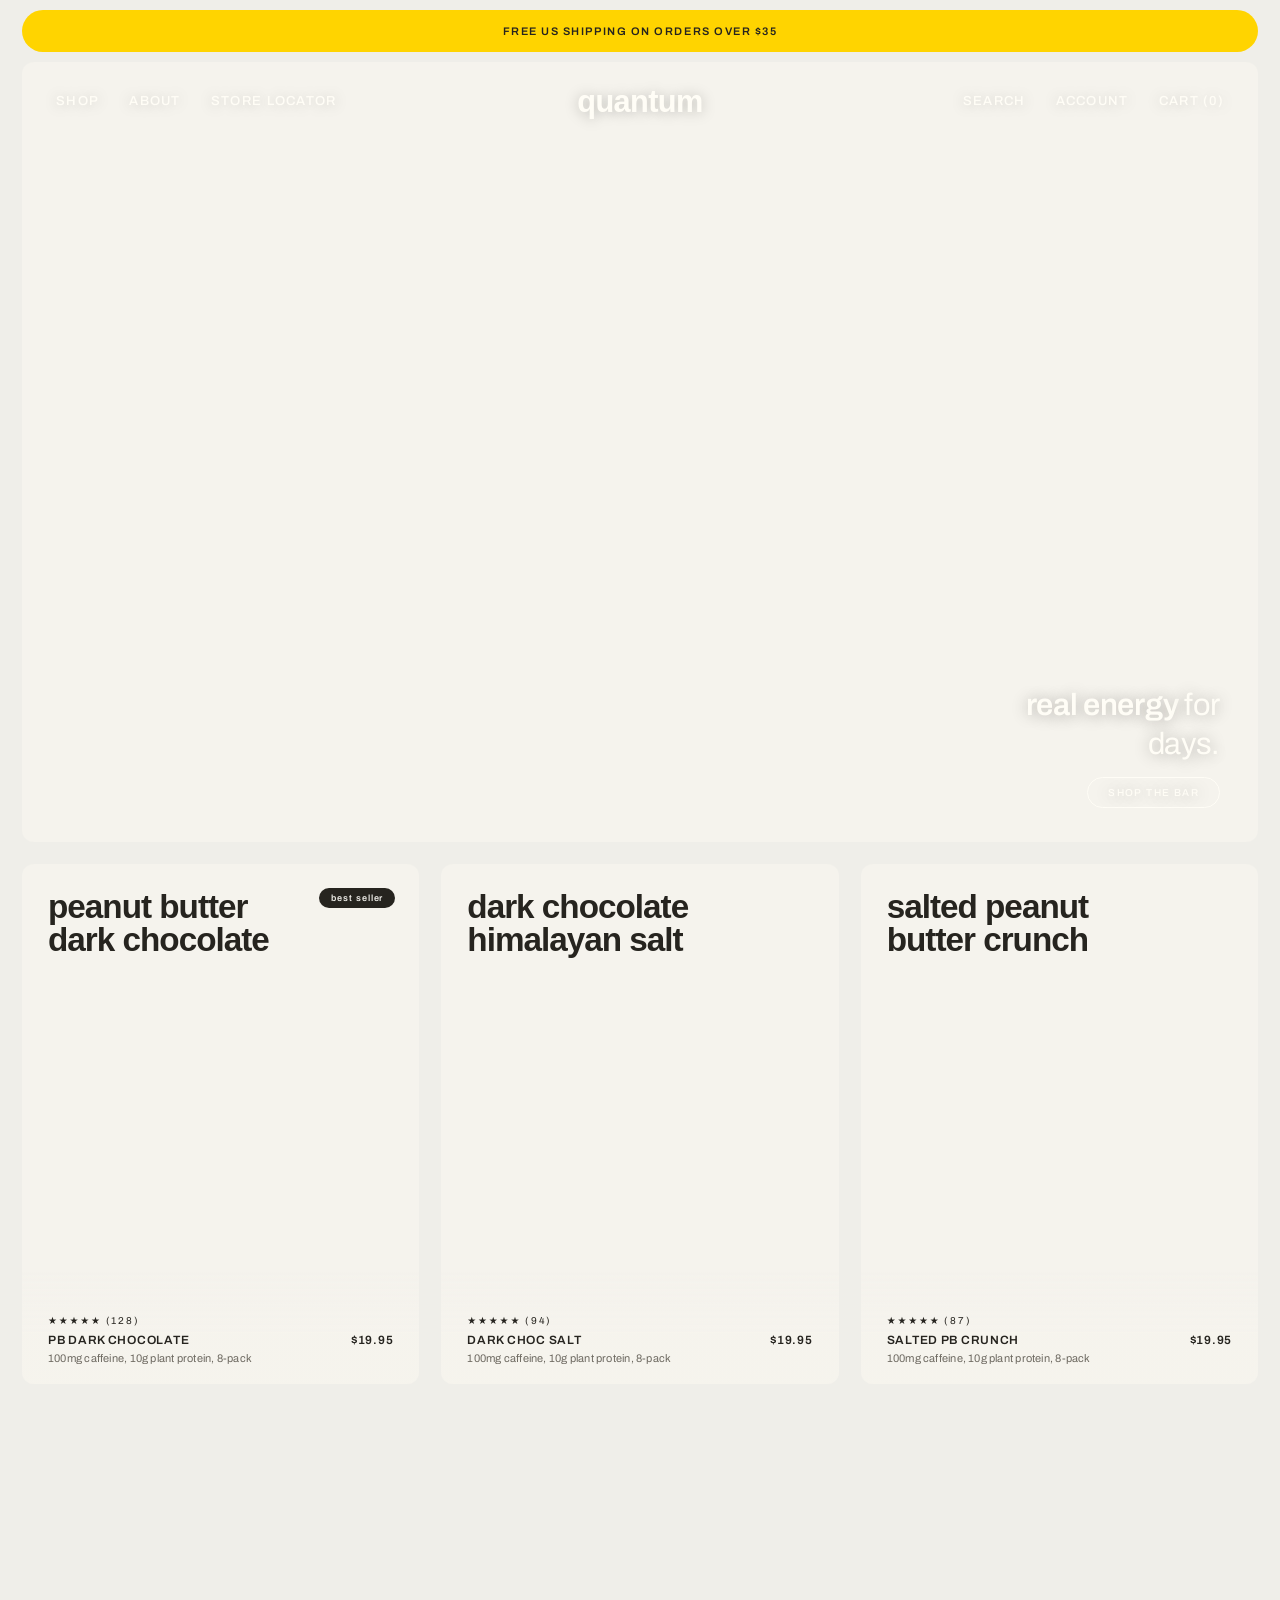
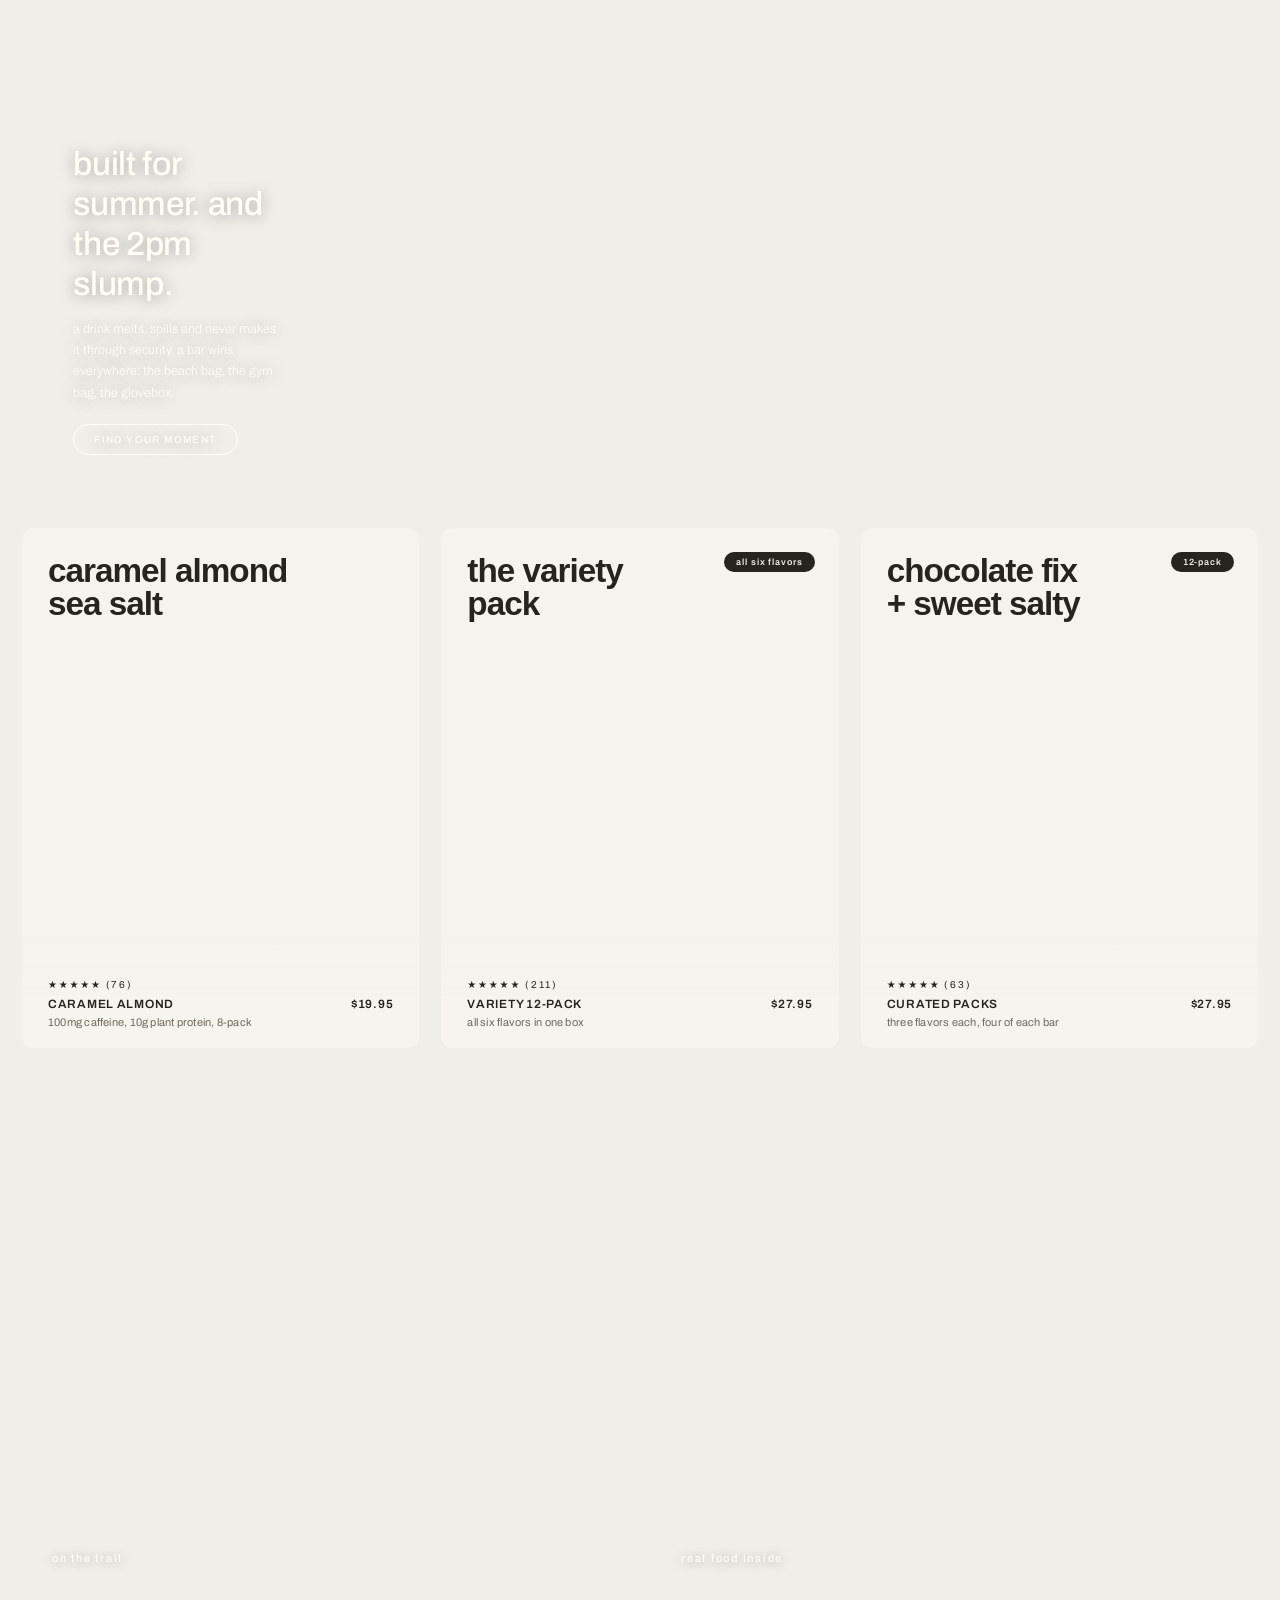
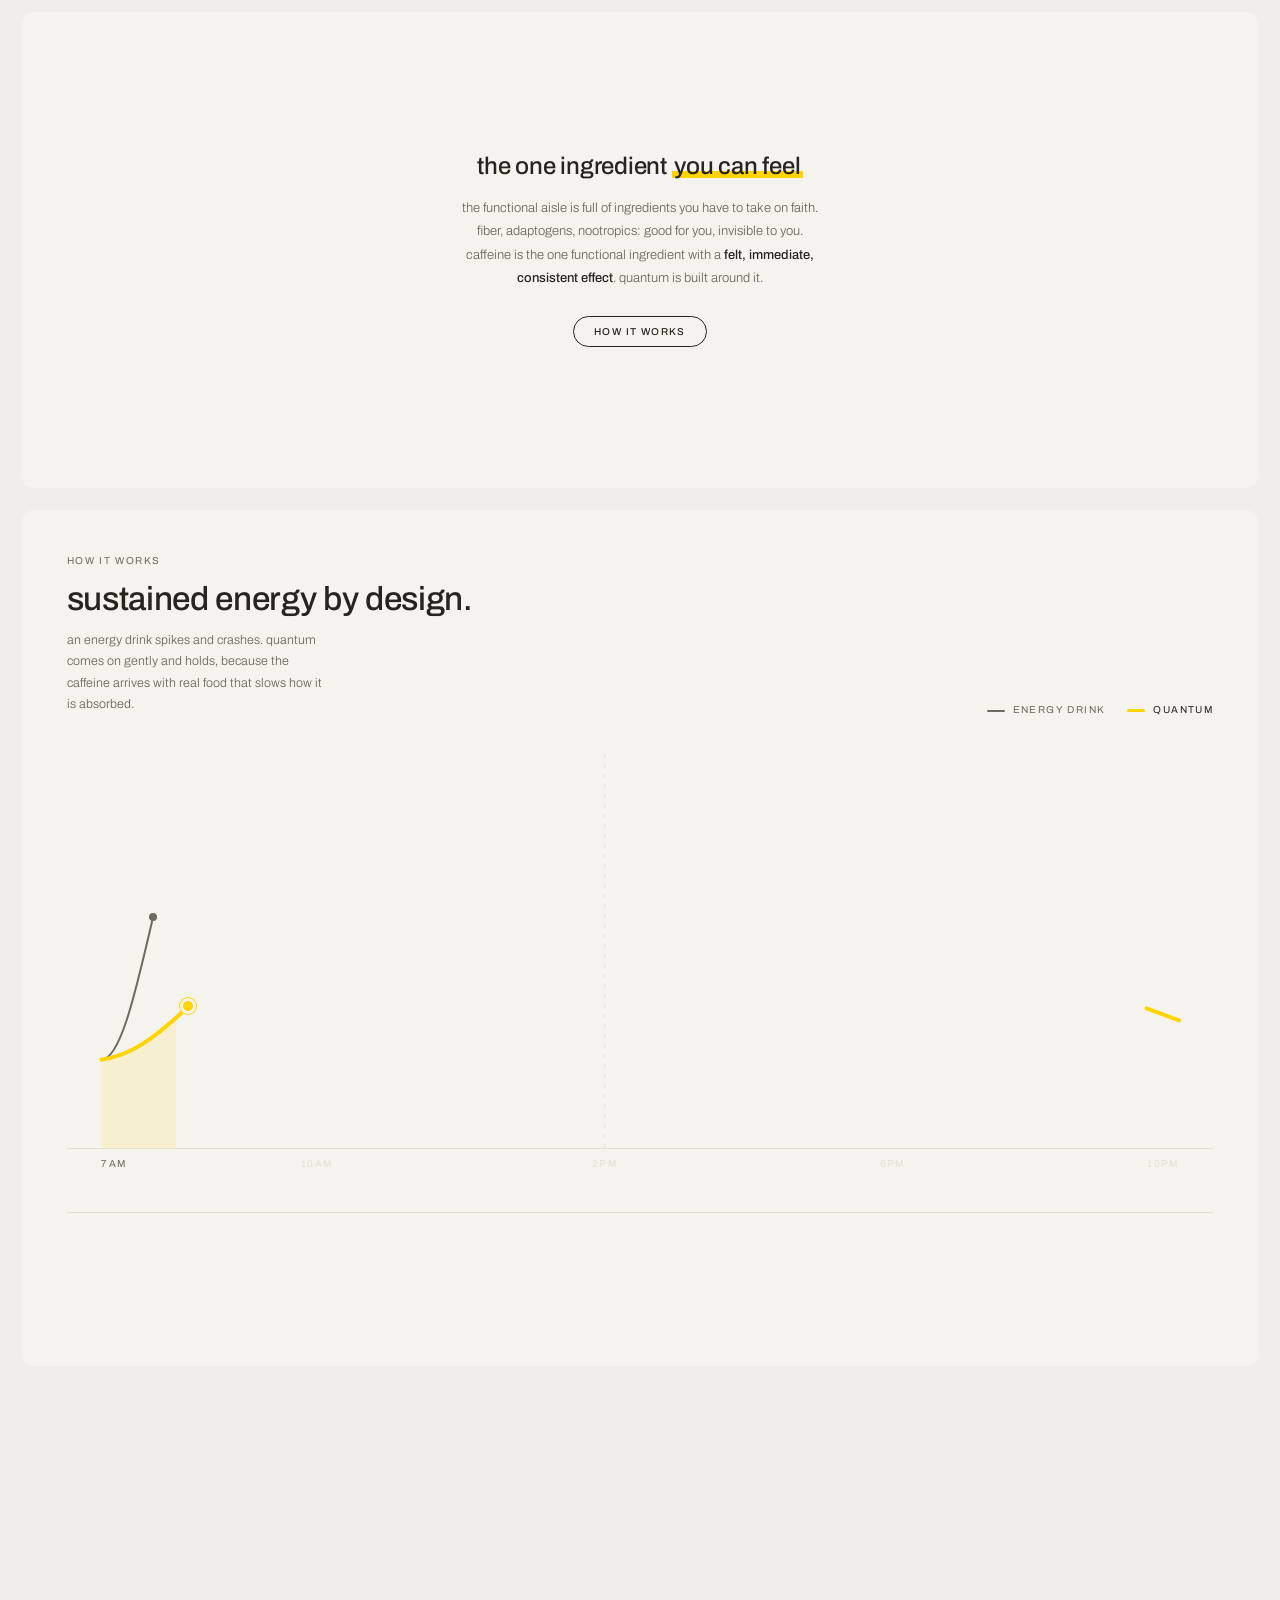
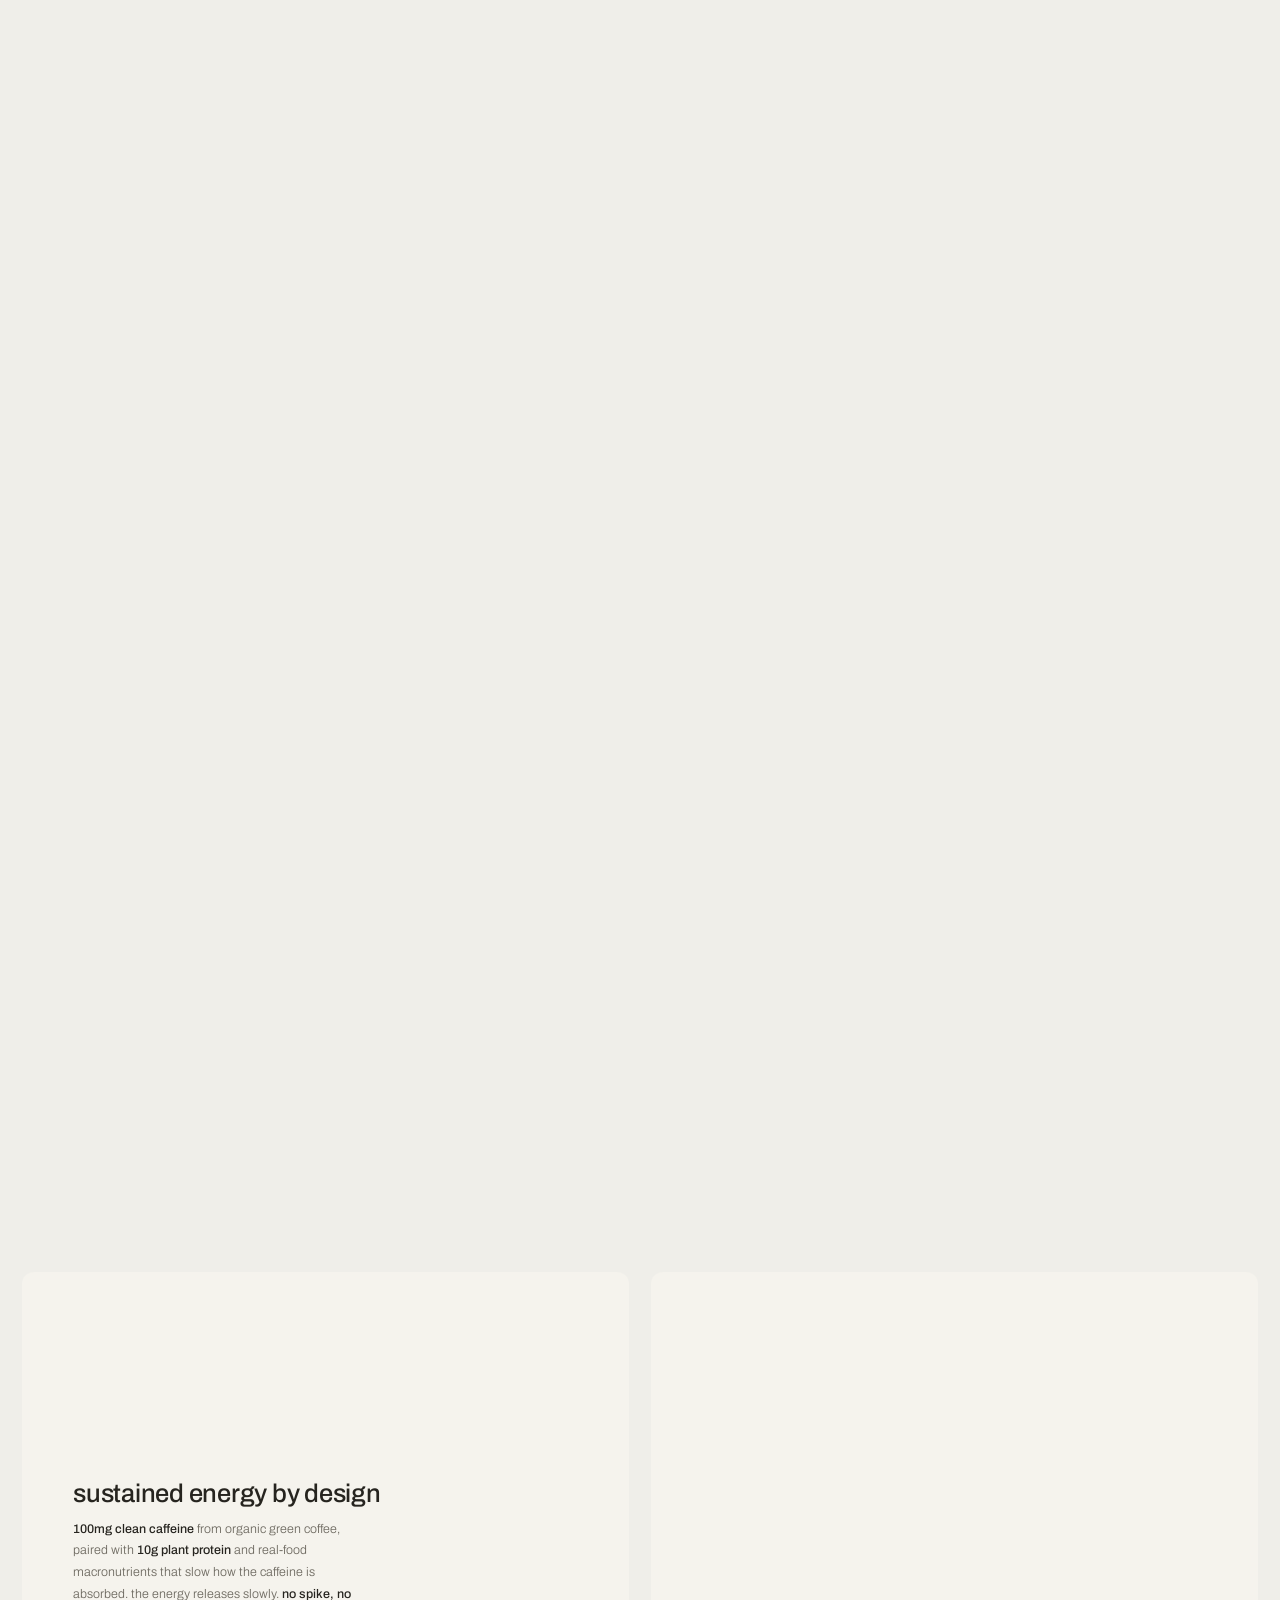
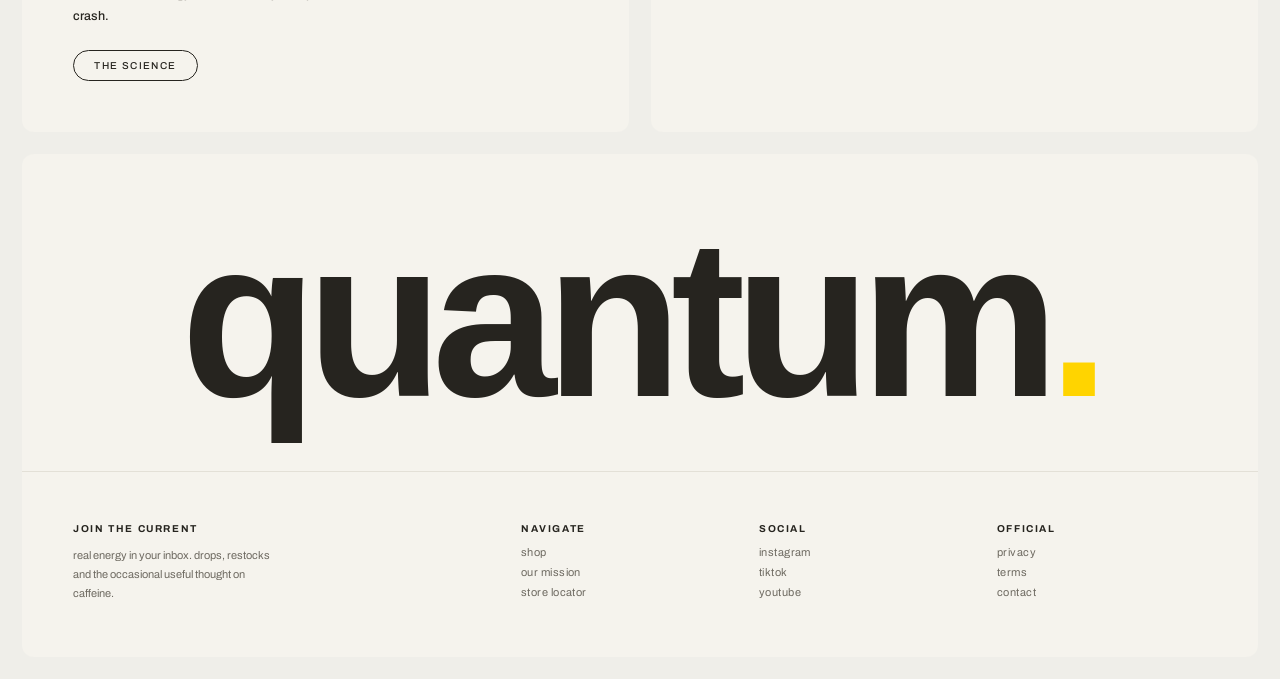
==== index.html @ 83a2a124 "Block 3: scroll-driven energy curve, sugar line spikes and crashes while quantum holds Co-Authored-B" ====
<!DOCTYPE html>
<html lang="en">
<head>
<meta charset="UTF-8">
<meta name="viewport" content="width=device-width, initial-scale=1.0">
<title>quantum, the caffeinated energy bar</title>
<link rel="icon" type="image/svg+xml" href="favicon.svg">
<link rel="preconnect" href="https://fonts.googleapis.com">
<link href="https://fonts.googleapis.com/css2?family=Archivo:wght@300;400;500;600&family=Archivo+Expanded:wght@500;600;700&display=swap" rel="stylesheet">
<style>
  :root{
    --yellow:#FFD400;
    --ink:#26241F;
    --ink-soft:#6E6A61;
    --page:#EFEEE9;
    --card:#F5F3ED;
    --card-light:#FCFBF7;
    --line:#E3E0D7;
    --radius:12px;
    --gutter:22px;
  }
  *{margin:0;padding:0;box-sizing:border-box}
  html{scroll-behavior:smooth}
  body{
    font-family:'Archivo',system-ui,sans-serif;
    background:var(--page);color:var(--ink);
    -webkit-font-smoothing:antialiased;
    padding:0 var(--gutter) var(--gutter);
  }
  a{color:inherit;text-decoration:none}
  .pill{
    display:inline-block;font-size:10px;font-weight:500;letter-spacing:.14em;text-transform:uppercase;
    padding:9px 20px;border:1px solid currentColor;border-radius:999px;
    transition:background .25s ease,color .25s ease;
  }
  .pill:hover{background:var(--ink);color:var(--card);border-color:var(--ink)}

  /* announcement */
  .bar{
    display:block;background:var(--yellow);color:var(--ink);
    border-radius:999px;margin:10px 0;
    font-size:11px;letter-spacing:.14em;text-transform:uppercase;font-weight:600;
    text-align:center;padding:15px 16px;
    transition:filter .2s ease;
  }
  .bar:hover{filter:brightness(.96)}

  /* hero card with overlaid nav */
  .hero-card{
    position:relative;border-radius:var(--radius);overflow:hidden;
    min-height:min(88svh,780px);
    background:var(--card) url('https://images.portal.soot.com/generated/8382b0a5-110a-4354-98a3-7f238e8f13b6/ef7d73df-1ce5-4287-8134-cb0ae4feaa10-1784191855783.jpg') center/cover no-repeat;
  }
  .site-nav{
    position:absolute;inset:0 0 auto 0;z-index:60;
    display:flex;align-items:center;justify-content:space-between;
    padding:22px 34px;
    color:#FFFDF6;text-shadow:0 1px 14px rgba(20,18,12,.25);
    transition:transform .5s cubic-bezier(.4,0,.2,1),background .3s ease,color .3s ease;
  }
  .site-nav.fixed{
    position:fixed;top:0;left:0;right:0;
    background:var(--page);color:var(--ink);text-shadow:none;
    padding:16px 34px;
    transform:translateY(0);
  }
  .site-nav.fixed.hidden{transform:translateY(-110%)}
  .site-nav .links{display:flex;gap:30px;font-size:13px;font-weight:500;letter-spacing:.1em;text-transform:uppercase;flex:1}
  .site-nav .links.right{justify-content:flex-end}
  .site-nav .links a{position:relative;padding-bottom:3px}
  .site-nav .links a::after{
    content:"";position:absolute;left:0;bottom:0;height:1px;width:100%;
    background:currentColor;transform:scaleX(0);transform-origin:right;
    transition:transform .35s cubic-bezier(.4,0,.2,1);
  }
  .site-nav .links a:hover::after{transform:scaleX(1);transform-origin:left}
  .wordmark{
    font-family:'Archivo Expanded',sans-serif;font-weight:700;
    font-size:clamp(22px,2.4vw,32px);letter-spacing:-.02em;text-transform:lowercase;
  }
  @media(max-width:759px){.site-nav .links.left{display:none}.site-nav .links.right{gap:18px}}

  .hero-caption{
    position:absolute;right:38px;bottom:34px;text-align:right;max-width:24ch;
    color:#FFFDF6;text-shadow:0 1px 16px rgba(20,18,12,.3);
  }
  .hero-caption h1{
    font-weight:400;font-size:clamp(22px,2.4vw,32px);letter-spacing:-.01em;line-height:1.25;
    text-transform:lowercase;margin-bottom:14px;
  }
  .hero-caption h1 b{font-weight:600}

  /* flavor tiles */
  .tiles{display:grid;gap:var(--gutter);margin-top:var(--gutter);grid-template-columns:1fr}
  @media(min-width:760px){.tiles{grid-template-columns:1fr 1fr 1fr}}
  .tile{
    background:var(--card);border-radius:var(--radius);padding:26px 26px 22px;
    display:flex;flex-direction:column;min-height:520px;position:relative;
  }
  .tile .big{
    font-family:'Archivo Expanded',sans-serif;font-weight:700;text-transform:lowercase;
    font-size:clamp(28px,2.6vw,38px);letter-spacing:-.03em;line-height:1;
  }
  .tile .new{
    position:absolute;top:24px;right:24px;
    font-size:9px;font-weight:600;letter-spacing:.1em;text-transform:lowercase;
    background:var(--ink);color:var(--page);padding:5px 12px;border-radius:999px;
  }
  .tile .shot{
    flex:1;display:flex;align-items:center;justify-content:center;padding:26px 0;
  }
  .tile.swap{overflow:hidden;padding:0}
  .tile.swap .bg,.tile.swap .bg-hover{
    position:absolute;inset:0;
    background-size:cover;background-position:center;
  }
  .tile.swap .bg{z-index:0}
  .tile.swap .bg-hover{z-index:1;opacity:0;transition:opacity .45s ease}
  .tile.swap:hover .bg-hover{opacity:1}
  .tile.swap .big{position:absolute;top:26px;left:26px;z-index:2}
  .tile.swap .new{z-index:2}
  .tile.swap .bottom{
    position:absolute;left:0;right:0;bottom:0;z-index:2;padding:44px 26px 20px;
    background:linear-gradient(transparent, rgba(245,243,237,.94) 55%);
    transition:opacity .3s ease;
  }
  .tile.swap:hover .bottom{opacity:0}
  .tile.swap .buy{
    position:absolute;left:22px;right:22px;bottom:22px;z-index:3;
    text-align:center;
    transform:translateY(12px);opacity:0;
    background:#FFFFFF;color:var(--ink);
    font-size:12px;font-weight:600;letter-spacing:.1em;text-transform:uppercase;
    padding:20px 24px;border-radius:999px;
    box-shadow:0 10px 30px rgba(38,36,31,.16);
    transition:opacity .35s ease,transform .35s cubic-bezier(.4,0,.2,1);
  }
  .tile.swap:hover .buy{opacity:1;transform:translateY(0)}
  .tile .shot img{max-width:74%;max-height:250px;border-radius:6px;
    filter:drop-shadow(0 18px 22px rgba(38,36,31,.18));}
  .tile .shot .ph{
    width:64%;aspect-ratio:4/5;border-radius:6px;background:var(--card-light);
    display:flex;align-items:center;justify-content:center;
    font-size:9px;letter-spacing:.14em;text-transform:uppercase;color:var(--ink-soft);
    border:1px dashed var(--line);text-align:center;padding:12px;
  }
  .tile .meta{display:flex;justify-content:space-between;align-items:baseline;font-size:12px;font-weight:600;letter-spacing:.06em;text-transform:uppercase}
  .tile .desc{font-size:11px;color:var(--ink-soft);margin-top:5px;text-transform:lowercase;letter-spacing:.02em}
  .tile .stars{font-size:10px;letter-spacing:.18em;color:var(--ink);margin-bottom:7px}

  /* focus modules */
  .focus{
    position:relative;margin-top:var(--gutter);border-radius:var(--radius);overflow:hidden;
    min-height:min(80svh,700px);
    background-size:cover;background-position:center;
    display:flex;align-items:flex-end;
  }
  .focus .cap{
    padding:clamp(30px,4vw,54px);color:#FFFDF6;text-shadow:0 1px 16px rgba(20,18,12,.35);
    max-width:34ch;
  }
  .focus .cap h2{font-weight:500;font-size:clamp(22px,2.6vw,34px);text-transform:lowercase;letter-spacing:-.01em;line-height:1.2;margin-bottom:14px}
  .focus .cap p{font-size:12.5px;font-weight:300;line-height:1.7;margin-bottom:20px;text-transform:lowercase}
  .duo{display:grid;gap:var(--gutter);margin-top:var(--gutter);grid-template-columns:1fr}
  @media(min-width:760px){.duo{grid-template-columns:1fr 1fr}}
  .duo .cell{
    position:relative;border-radius:var(--radius);overflow:hidden;min-height:520px;
    background-size:cover;background-position:center;display:flex;align-items:flex-end;
  }
  .duo .cell span{
    margin:26px 30px;font-size:11px;font-weight:500;letter-spacing:.16em;text-transform:lowercase;
    color:#FFFDF6;text-shadow:0 1px 12px rgba(20,18,12,.4);
  }

  /* statement module */
  .statement{
    margin-top:var(--gutter);border-radius:var(--radius);
    background:var(--card);
    padding:clamp(80px,11vw,150px) 24px;text-align:center;
  }
  .statement h2{
    font-weight:500;font-size:clamp(18px,1.9vw,24px);text-transform:lowercase;letter-spacing:-.01em;
    margin-bottom:18px;
  }
  .statement h2 em{font-style:normal;background:linear-gradient(transparent 68%, var(--yellow) 68%, var(--yellow) 96%, transparent 96%);padding:0 .1em}
  .statement p{
    font-size:13px;font-weight:300;line-height:1.8;color:var(--ink-soft);
    max-width:52ch;margin:0 auto 26px;text-transform:lowercase;
  }
  .statement p b{font-weight:500;color:var(--ink)}

  /* energy curve */
  .curve{margin-top:var(--gutter);min-height:260svh;position:relative}
  .curve-sticky{
    position:sticky;top:var(--gutter);height:calc(100svh - var(--gutter)*2);
    background:var(--card);border-radius:var(--radius);
    padding:clamp(24px,3.5vw,48px);
    display:flex;flex-direction:column;gap:clamp(20px,3vw,40px);
  }
  .curve-head{display:flex;justify-content:space-between;align-items:flex-end;gap:18px 32px;flex-wrap:wrap}
  .curve-head .eyebrow{display:block;font-size:10px;letter-spacing:.16em;text-transform:uppercase;color:var(--ink-soft);margin-bottom:14px}
  .curve-head h2{font-weight:500;font-size:clamp(22px,2.6vw,34px);text-transform:lowercase;letter-spacing:-.01em;line-height:1.15;margin-bottom:12px}
  .curve-head p{font-size:12.5px;font-weight:300;line-height:1.7;color:var(--ink-soft);max-width:38ch;text-transform:lowercase}
  .curve-legend{display:flex;gap:22px;font-size:10px;letter-spacing:.14em;text-transform:uppercase;color:var(--ink-soft);white-space:nowrap}
  .curve-legend span::before{content:"";display:inline-block;width:18px;height:2px;vertical-align:middle;margin-right:8px;background:var(--ink-soft);border-radius:2px}
  .curve-legend .q{color:var(--ink)}
  .curve-legend .q::before{background:var(--yellow);height:3px}
  .curve-stage{position:relative;flex:1;min-height:0;margin-bottom:26px}
  .curve-stage svg{position:absolute;inset:0;width:100%;height:100%;overflow:visible;display:block}
  .curve-grid{stroke:var(--line);stroke-width:1;vector-effect:non-scaling-stroke}
  .curve-line{fill:none;stroke-linecap:round;stroke-linejoin:round;vector-effect:non-scaling-stroke;stroke-dasharray:1;stroke-dashoffset:0}
  .curve-line.drink{stroke:var(--ink-soft);stroke-width:2}
  .curve-line.q{stroke:var(--yellow);stroke-width:4}
  .curve-fill{fill:var(--yellow);opacity:.12}
  .curve.js .curve-line{stroke-dashoffset:1}
  .curve-dot{
    position:absolute;width:10px;height:10px;border-radius:50%;
    transform:translate(-50%,-50%);pointer-events:none;
    transition:opacity .3s ease;
  }
  .curve-dot.drink{background:var(--ink-soft);width:8px;height:8px}
  .curve-dot.q{background:var(--yellow);box-shadow:0 0 0 3px var(--card),0 0 0 4px var(--yellow)}
  .curve.js .curve-dot{opacity:0}
  .curve.js .curve-dot.on{opacity:1}
  .curve-note{
    position:absolute;font-size:10px;letter-spacing:.14em;text-transform:uppercase;color:var(--ink-soft);
    white-space:nowrap;transform:translate(-100%,-100%);
    transition:opacity .4s ease,transform .4s ease;
  }
  .curve-note.q{color:var(--ink)}
  .curve.js .curve-note{opacity:0;transform:translate(-100%,-60%)}
  .curve.js .curve-note.on{opacity:1;transform:translate(-100%,-100%)}
  .curve-axis{
    position:absolute;left:0;right:0;top:100%;margin-top:10px;height:14px;
    font-size:10px;letter-spacing:.14em;text-transform:uppercase;color:var(--line);
  }
  .curve-axis span{position:absolute;transform:translateX(-50%);transition:color .4s ease}
  .curve-axis span:first-child{transform:none}
  .curve-axis span:last-child{transform:translateX(-100%)}
  .curve-axis span.on{color:var(--ink-soft)}
  .curve-nums{
    display:grid;grid-template-columns:repeat(3,1fr);gap:var(--gutter);
    border-top:1px solid var(--line);padding-top:clamp(18px,2.4vw,30px);
  }
  .curve-nums div{transition:opacity .6s ease,transform .6s cubic-bezier(.4,0,.2,1)}
  .curve.js .curve-nums div{opacity:0;transform:translateY(12px)}
  .curve.js .curve-nums div.on{opacity:1;transform:none}
  .curve-nums b{
    display:block;font-family:'Archivo Expanded',sans-serif;font-weight:700;
    font-size:clamp(26px,4.6vw,64px);letter-spacing:-.04em;line-height:1;
  }
  .curve-nums b i{font-style:normal;color:var(--yellow)}
  .curve-nums span{display:block;margin-top:8px;font-size:10px;letter-spacing:.14em;text-transform:uppercase;color:var(--ink-soft)}
  @media(prefers-reduced-motion:reduce){
    .curve{min-height:0}
    .curve-sticky{position:relative;top:auto;height:auto;min-height:min(80svh,700px)}
    .curve-stage{min-height:280px}
    .curve-line,.curve-dot,.curve-note,.curve-nums div{transition:none}
  }

  /* split module */
  .split{display:grid;gap:var(--gutter);margin-top:var(--gutter);grid-template-columns:1fr}
  @media(min-width:760px){.split{grid-template-columns:1fr 1fr}}
  .split .panel{
    background:var(--card);border-radius:var(--radius);
    padding:clamp(34px,4vw,60px);display:flex;flex-direction:column;justify-content:flex-end;min-height:460px;
  }
  .split .panel h3{font-weight:500;font-size:clamp(20px,2vw,26px);text-transform:lowercase;letter-spacing:-.01em;margin-bottom:12px}
  .split .panel p{font-size:12.5px;font-weight:300;line-height:1.75;color:var(--ink-soft);max-width:40ch;margin-bottom:22px;text-transform:lowercase}
  .split .panel p b{font-weight:500;color:var(--ink)}
  .split .photo{
    border-radius:var(--radius);min-height:460px;
    background:var(--card) url('https://images.portal.soot.com/generated/8382b0a5-110a-4354-98a3-7f238e8f13b6/ca3e5308-68ad-4b57-8b8b-39f3465ddada-1784191962317.jpg') center/cover no-repeat;
  }

  /* footer */
  footer{margin-top:var(--gutter);border-radius:var(--radius);background:var(--card);overflow:hidden}
  .giant{
    font-family:'Archivo Expanded',sans-serif;font-weight:700;text-transform:lowercase;
    font-size:clamp(80px,17.5vw,260px);letter-spacing:-.05em;line-height:.9;
    text-align:center;padding:clamp(30px,5vw,70px) 0 0;color:var(--ink);
  }
  .giant i{font-style:normal;color:var(--yellow)}
  .foot-grid{
    display:grid;gap:28px;grid-template-columns:1fr;padding:clamp(30px,4vw,54px);
    border-top:1px solid var(--line);margin-top:clamp(26px,4vw,60px);
    font-size:11px;color:var(--ink-soft);
  }
  @media(min-width:760px){.foot-grid{grid-template-columns:2fr 1fr 1fr 1fr}}
  .foot-grid h4{font-size:10px;letter-spacing:.16em;text-transform:uppercase;color:var(--ink);margin-bottom:12px}
  .foot-grid a{display:block;margin-bottom:8px;text-transform:lowercase;letter-spacing:.04em}
  .foot-grid p{line-height:1.7;max-width:34ch;text-transform:lowercase}
</style>
</head>
<body>

<a class="bar" href="#">free us shipping on orders over $35</a>

<section class="hero-card">
  <nav class="site-nav">
    <div class="links left"><a href="#">shop</a><a href="#">about</a><a href="#">store locator</a></div>
    <div class="wordmark">quantum</div>
    <div class="links right"><a href="#">search</a><a href="#">account</a><a href="#">cart (0)</a></div>
  </nav>
  <div class="hero-caption">
    <h1><b>real energy</b> for days.</h1>
    <a class="pill" href="#">shop the bar</a>
  </div>
</section>

<section class="tiles">
  <div class="tile swap">
    <div class="bg" style="background-image:url('https://images.portal.soot.com/generated/8382b0a5-110a-4354-98a3-7f238e8f13b6/5c76a36b-6530-42b4-a963-3237ad2fc072-1784192973255.jpg')"></div>
    <div class="bg-hover" style="background-image:url('https://images.portal.soot.com/generated/8382b0a5-110a-4354-98a3-7f238e8f13b6/38319881-cdf3-45c6-a02e-500b66343fa6-1784297603916.jpg')"></div>
    <div class="big">peanut butter<br>dark chocolate</div>
    <div class="new">best seller</div>
    <div class="bottom">
      <div class="stars">&#9733;&#9733;&#9733;&#9733;&#9733; (128)</div>
      <div class="meta"><span>pb dark chocolate</span><span>$19.95</span></div>
      <div class="desc">100mg caffeine, 10g plant protein, 8-pack</div>
    </div>
    <a class="buy" href="#">buy pb dark chocolate - $19.95</a>
  </div>
  <div class="tile swap">
    <div class="bg" style="background-image:url('https://images.portal.soot.com/generated/8382b0a5-110a-4354-98a3-7f238e8f13b6/d6b031a7-8394-4736-a2d2-1e7ef2762377-1784191153162.jpg')"></div>
    <div class="bg-hover" style="background-image:url('https://images.portal.soot.com/generated/8382b0a5-110a-4354-98a3-7f238e8f13b6/ef312429-b402-4021-851c-ac2aed56c398-1784297626084.jpg')"></div>
    <div class="big">dark chocolate<br>himalayan salt</div>
    <div class="bottom">
      <div class="stars">&#9733;&#9733;&#9733;&#9733;&#9733; (94)</div>
      <div class="meta"><span>dark choc salt</span><span>$19.95</span></div>
      <div class="desc">100mg caffeine, 10g plant protein, 8-pack</div>
    </div>
    <a class="buy" href="#">buy dark choc salt - $19.95</a>
  </div>
  <div class="tile swap">
    <div class="bg" style="background-image:url('https://images.portal.soot.com/generated/8382b0a5-110a-4354-98a3-7f238e8f13b6/1aa6ea51-6dfd-4072-b351-594056f6d473-1784191176094.jpg')"></div>
    <div class="bg-hover" style="background-image:url('https://images.portal.soot.com/generated/8382b0a5-110a-4354-98a3-7f238e8f13b6/904ea52f-8c7b-4457-9515-d1af202f2d90-1784297648799.jpg')"></div>
    <div class="big">salted peanut<br>butter crunch</div>
    <div class="bottom">
      <div class="stars">&#9733;&#9733;&#9733;&#9733;&#9733; (87)</div>
      <div class="meta"><span>salted pb crunch</span><span>$19.95</span></div>
      <div class="desc">100mg caffeine, 10g plant protein, 8-pack</div>
    </div>
    <a class="buy" href="#">buy salted pb crunch - $19.95</a>
  </div>
</section>

<section class="focus" style="background-image:url('https://images.portal.soot.com/generated/8382b0a5-110a-4354-98a3-7f238e8f13b6/c3d1e579-3f2b-41e6-9b97-631d98555084-1784191888697.jpg')">
  <div class="cap">
    <h2>built for summer. and the 2pm slump.</h2>
    <p>a drink melts, spills and never makes it through security. a bar wins everywhere: the beach bag, the gym bag, the glovebox.</p>
    <a class="pill" href="#">find your moment</a>
  </div>
</section>

<section class="tiles">
  <div class="tile swap">
    <div class="bg" style="background-image:url('https://images.portal.soot.com/generated/8382b0a5-110a-4354-98a3-7f238e8f13b6/5b458b1a-6507-4df3-aef7-cf3b01d531ec-1784191198392.jpg')"></div>
    <div class="bg-hover" style="background-image:url('https://images.portal.soot.com/generated/8382b0a5-110a-4354-98a3-7f238e8f13b6/9c153407-0fd7-49c6-91ed-b317d0d5da78-1784191913764.jpg')"></div>
    <div class="big">caramel almond<br>sea salt</div>
    <div class="bottom">
      <div class="stars">&#9733;&#9733;&#9733;&#9733;&#9733; (76)</div>
      <div class="meta"><span>caramel almond</span><span>$19.95</span></div>
      <div class="desc">100mg caffeine, 10g plant protein, 8-pack</div>
    </div>
    <a class="buy" href="#">buy caramel almond - $19.95</a>
  </div>
  <div class="tile swap">
    <div class="bg" style="background-image:url('https://images.portal.soot.com/generated/8382b0a5-110a-4354-98a3-7f238e8f13b6/cbc21199-72df-4d8b-8316-527b122f4bf0-1784191222421.jpg')"></div>
    <div class="bg-hover" style="background-image:url('https://images.portal.soot.com/generated/8382b0a5-110a-4354-98a3-7f238e8f13b6/9901ca29-563b-42f7-8743-6242cdd3280c-1784191130452.jpg')"></div>
    <div class="big">the variety<br>pack</div>
    <div class="new">all six flavors</div>
    <div class="bottom">
      <div class="stars">&#9733;&#9733;&#9733;&#9733;&#9733; (211)</div>
      <div class="meta"><span>variety 12-pack</span><span>$27.95</span></div>
      <div class="desc">all six flavors in one box</div>
    </div>
    <a class="buy" href="#">buy the variety pack - $27.95</a>
  </div>
  <div class="tile swap">
    <div class="bg" style="background-image:url('https://images.portal.soot.com/generated/8382b0a5-110a-4354-98a3-7f238e8f13b6/86c8f8f7-154c-4ebf-a671-47f1f4a64772-1784191242559.jpg')"></div>
    <div class="bg-hover" style="background-image:url('https://images.portal.soot.com/generated/8382b0a5-110a-4354-98a3-7f238e8f13b6/99debb49-8d88-463b-9b80-fc582b84f55d-1784191266980.jpg')"></div>
    <div class="big">chocolate fix<br>+ sweet salty</div>
    <div class="new">12-pack</div>
    <div class="bottom">
      <div class="stars">&#9733;&#9733;&#9733;&#9733;&#9733; (63)</div>
      <div class="meta"><span>curated packs</span><span>$27.95</span></div>
      <div class="desc">three flavors each, four of each bar</div>
    </div>
    <a class="buy" href="#">buy curated packs - $27.95</a>
  </div>
</section>

<section class="duo">
  <div class="cell" style="background-image:url('https://images.portal.soot.com/generated/8382b0a5-110a-4354-98a3-7f238e8f13b6/e3f4f9ee-1a88-45ba-a80f-6eb10f0e193b-1784191940046.jpg')"><span>on the trail</span></div>
  <div class="cell" style="background-image:url('https://images.portal.soot.com/generated/8382b0a5-110a-4354-98a3-7f238e8f13b6/9c153407-0fd7-49c6-91ed-b317d0d5da78-1784191913764.jpg')"><span>real food inside</span></div>
</section>

<section class="statement">
  <h2>the one ingredient <em>you can feel</em></h2>
  <p>the functional aisle is full of ingredients you have to take on faith. fiber, adaptogens, nootropics: good for you, invisible to you. caffeine is the one functional ingredient with a <b>felt, immediate, consistent effect</b>. quantum is built around it.</p>
  <a class="pill" href="#how-it-works">how it works</a>
</section>

<section class="curve" id="how-it-works">
  <div class="curve-sticky">
    <div class="curve-head">
      <div>
        <span class="eyebrow">how it works</span>
        <h2>sustained energy by design.</h2>
        <p>an energy drink spikes and crashes. quantum comes on gently and holds, because the caffeine arrives with real food that slows how it is absorbed.</p>
      </div>
      <div class="curve-legend"><span>energy drink</span><span class="q">quantum</span></div>
    </div>
    <div class="curve-stage">
      <svg viewBox="0 0 1000 400" preserveAspectRatio="none" aria-hidden="true">
        <defs><clipPath id="curveClip"><rect x="0" y="0" width="0" height="400"/></clipPath></defs>
        <line class="curve-grid" x1="0" y1="400" x2="1000" y2="400"/>
        <line class="curve-grid" x1="469" y1="0" x2="469" y2="400" stroke-dasharray="4 6"/>
        <path class="curve-fill" clip-path="url(#curveClip)" d="M30,310 C90,300 120,215 190,190 C260,170 340,168 469,170 C600,172 680,180 760,195 C840,210 910,245 970,270 L970,400 L30,400 Z"/>
        <path class="curve-line drink" pathLength="1" d="M30,310 C60,310 80,80 105,70 C130,60 150,140 185,250 C210,320 240,335 300,335 C360,335 420,335 450,320 C470,300 480,95 520,85 C560,80 580,190 620,270 C660,330 700,348 760,350 C830,352 900,352 970,352"/>
        <path class="curve-line q" pathLength="1" d="M30,310 C90,300 120,215 190,190 C260,170 340,168 469,170 C600,172 680,180 760,195 C840,210 910,245 970,270"/>
      </svg>
      <span class="curve-dot drink"></span>
      <span class="curve-dot q"></span>
      <span class="curve-note" data-at=".22" style="left:16%;top:15%">the spike</span>
      <span class="curve-note" data-at=".52" style="left:36%;top:80%">the crash</span>
      <span class="curve-note" data-at=".62" style="left:63%;top:32%">the second can</span>
      <span class="curve-note q" data-at=".97" style="left:97%;top:56%">still going</span>
      <div class="curve-axis">
        <span data-x="0" style="left:3%">7am</span>
        <span data-x=".2" style="left:21.8%">10am</span>
        <span data-x=".47" style="left:46.9%">2pm</span>
        <span data-x=".73" style="left:72%">6pm</span>
        <span data-x="1" style="left:97%">10pm</span>
      </div>
    </div>
    <div class="curve-nums">
      <div><b>100<i>mg</i></b><span>clean caffeine</span></div>
      <div><b>10<i>g</i></b><span>plant protein</span></div>
      <div><b>0</b><span>crash</span></div>
    </div>
  </div>
</section>

<section class="split">
  <div class="panel">
    <h3>sustained energy by design</h3>
    <p><b>100mg clean caffeine</b> from organic green coffee, paired with <b>10g plant protein</b> and real-food macronutrients that slow how the caffeine is absorbed. the energy releases slowly. <b>no spike, no crash.</b></p>
    <a class="pill" href="#" style="align-self:flex-start">the science</a>
  </div>
  <div class="photo"></div>
</section>

<footer>
  <div class="giant">quantum<i>.</i></div>
  <div class="foot-grid">
    <div>
      <h4>join the current</h4>
      <p>real energy in your inbox. drops, restocks and the occasional useful thought on caffeine.</p>
    </div>
    <div>
      <h4>navigate</h4>
      <a href="#">shop</a><a href="#">our mission</a><a href="#">store locator</a>
    </div>
    <div>
      <h4>social</h4>
      <a href="#">instagram</a><a href="#">tiktok</a><a href="#">youtube</a>
    </div>
    <div>
      <h4>official</h4>
      <a href="#">privacy</a><a href="#">terms</a><a href="#">contact</a>
    </div>
  </div>
</footer>

<script>
(function(){
  var nav=document.querySelector('.site-nav');
  var hero=document.querySelector('.hero-card');
  var last=0;
  addEventListener('scroll',function(){
    var y=scrollY, heroH=hero.offsetHeight;
    if(y>heroH*0.6){
      nav.classList.add('fixed');
      if(y>last){nav.classList.add('hidden')}else{nav.classList.remove('hidden')}
    }else{
      nav.classList.remove('fixed');nav.classList.remove('hidden');
    }
    last=y;
  },{passive:true});
})();

(function(){
  var sec=document.getElementById('how-it-works'); if(!sec) return;
  var lines=sec.querySelectorAll('.curve-line');
  var drinkPath=sec.querySelector('.curve-line.drink'), qPath=sec.querySelector('.curve-line.q');
  var clipRect=sec.querySelector('#curveClip rect');
  var dotDrink=sec.querySelector('.curve-dot.drink'), dotQ=sec.querySelector('.curve-dot.q');
  var notes=sec.querySelectorAll('.curve-note'), axis=sec.querySelectorAll('.curve-axis span'), nums=sec.querySelectorAll('.curve-nums div');
  var drinkLen=drinkPath.getTotalLength(), qLen=qPath.getTotalLength();

  function place(dot,path,len,t){
    var pt=path.getPointAtLength(len*t);
    dot.style.left=(pt.x/10)+'%'; dot.style.top=(pt.y/4)+'%';
  }
  function render(p){
    /* p is scroll progress 0..1, t is how much of the day has been drawn */
    var t=Math.min(1,Math.max(0,(p-0.06)/0.78));
    for(var i=0;i<lines.length;i++) lines[i].style.strokeDashoffset=1-t;
    clipRect.setAttribute('width',1000*t);
    place(dotDrink,drinkPath,drinkLen,t); place(dotQ,qPath,qLen,t);
    dotDrink.classList.toggle('on',t>0); dotQ.classList.toggle('on',t>0);
    for(i=0;i<notes.length;i++) notes[i].classList.toggle('on',t>=parseFloat(notes[i].dataset.at));
    for(i=0;i<axis.length;i++) axis[i].classList.toggle('on',t>=parseFloat(axis[i].dataset.x));
    for(i=0;i<nums.length;i++) nums[i].classList.toggle('on',p>=0.86+i*0.04);
  }

  if(matchMedia('(prefers-reduced-motion: reduce)').matches){
    render(1); return;
  }

  sec.classList.add('js');
  var target=0,cur=0,raf=null;
  function measure(){
    var total=sec.offsetHeight-innerHeight; if(total<=0){target=1}
    else{target=Math.min(1,Math.max(0,-sec.getBoundingClientRect().top/total))}
    if(!raf) raf=requestAnimationFrame(tick);
  }
  function tick(){
    cur+=(target-cur)*0.14;
    if(Math.abs(target-cur)<0.0004){cur=target;raf=null}else{raf=requestAnimationFrame(tick)}
    render(cur);
  }
  addEventListener('scroll',measure,{passive:true});
  addEventListener('resize',measure);
  measure();
})();
</script>
</body>
</html>
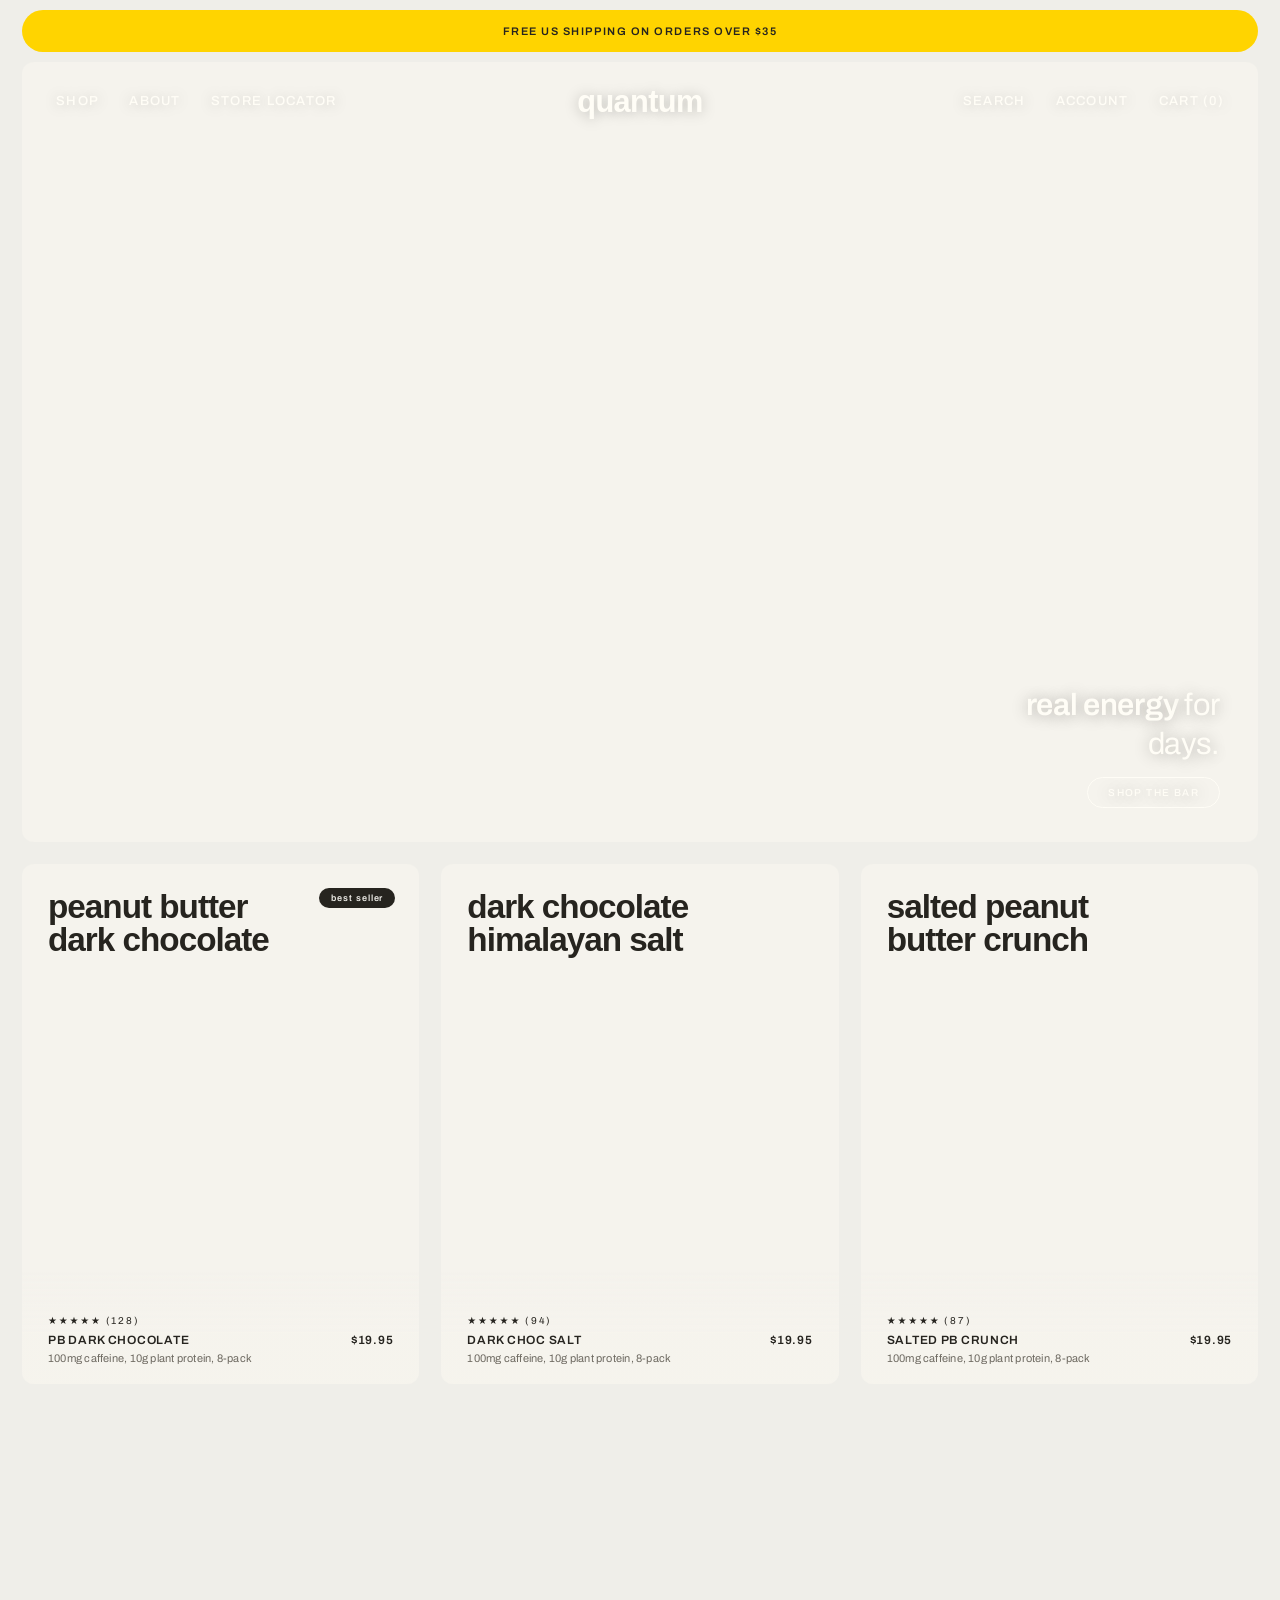
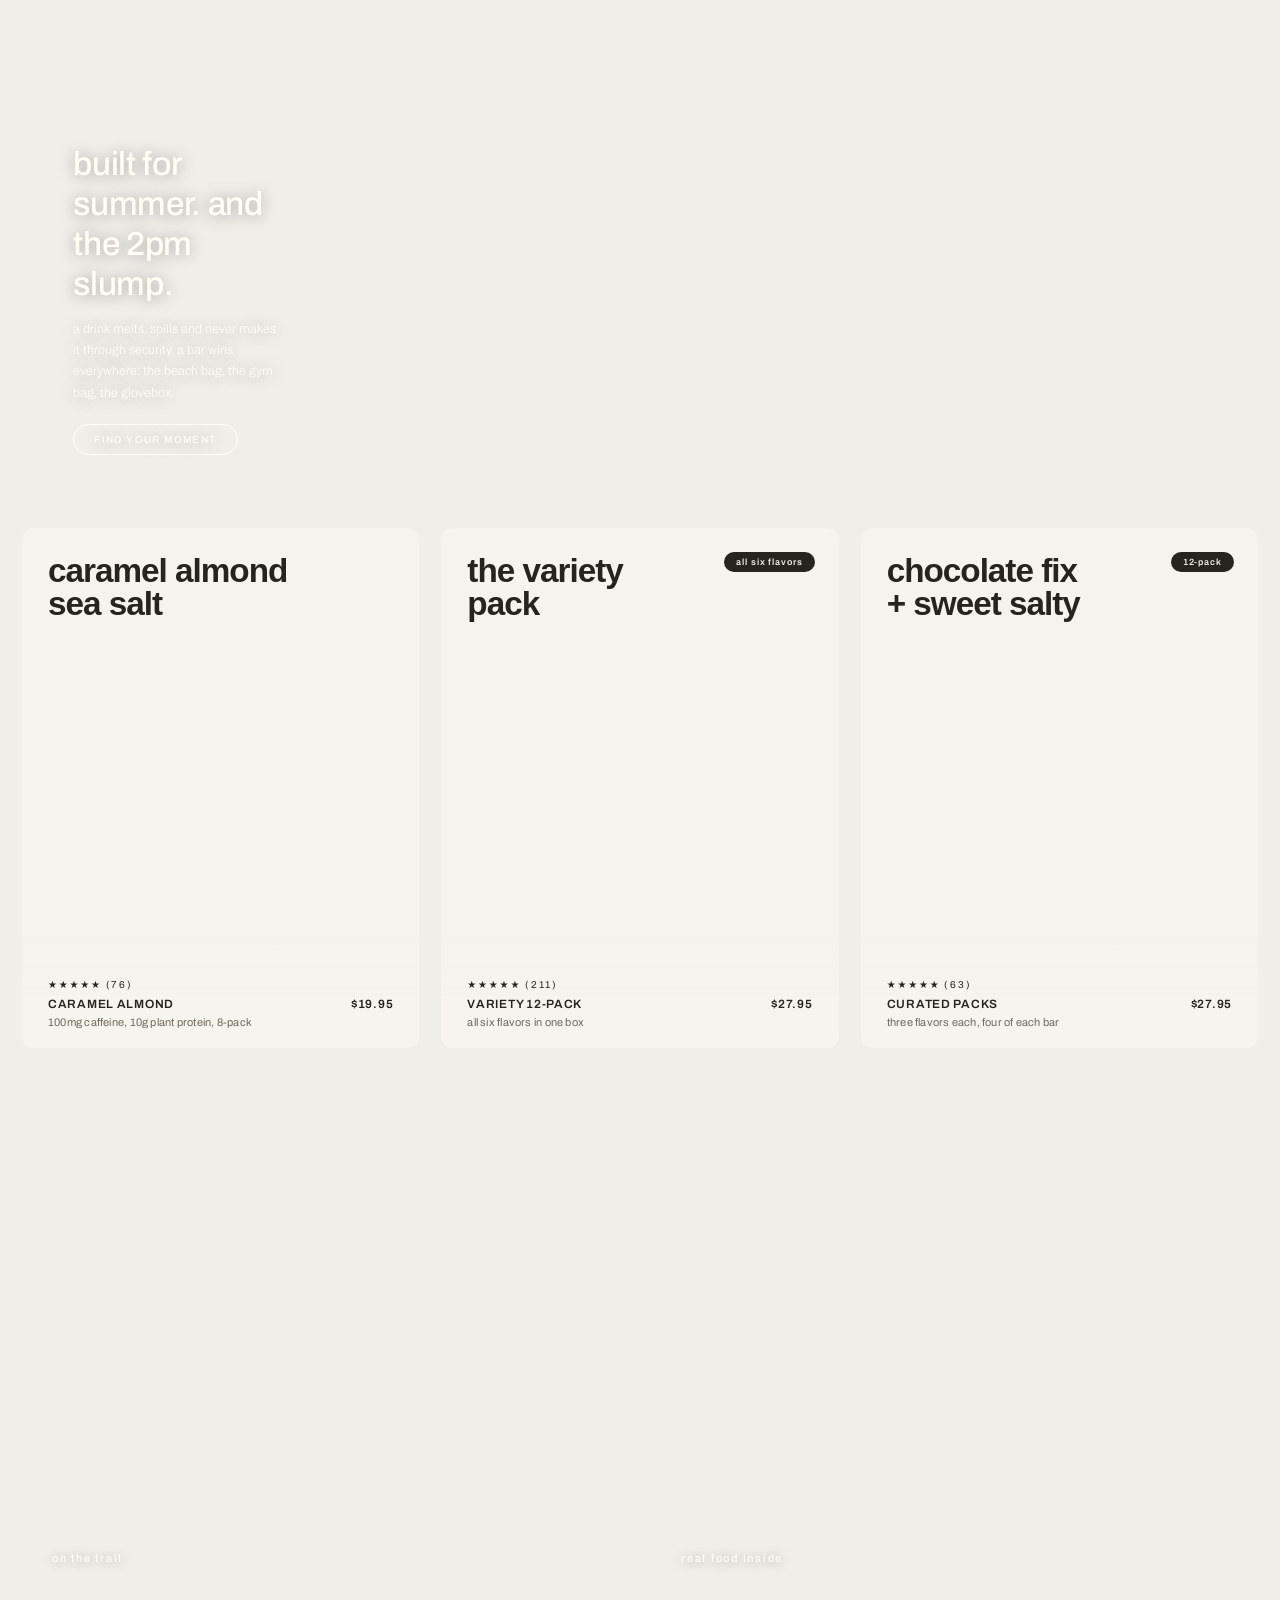
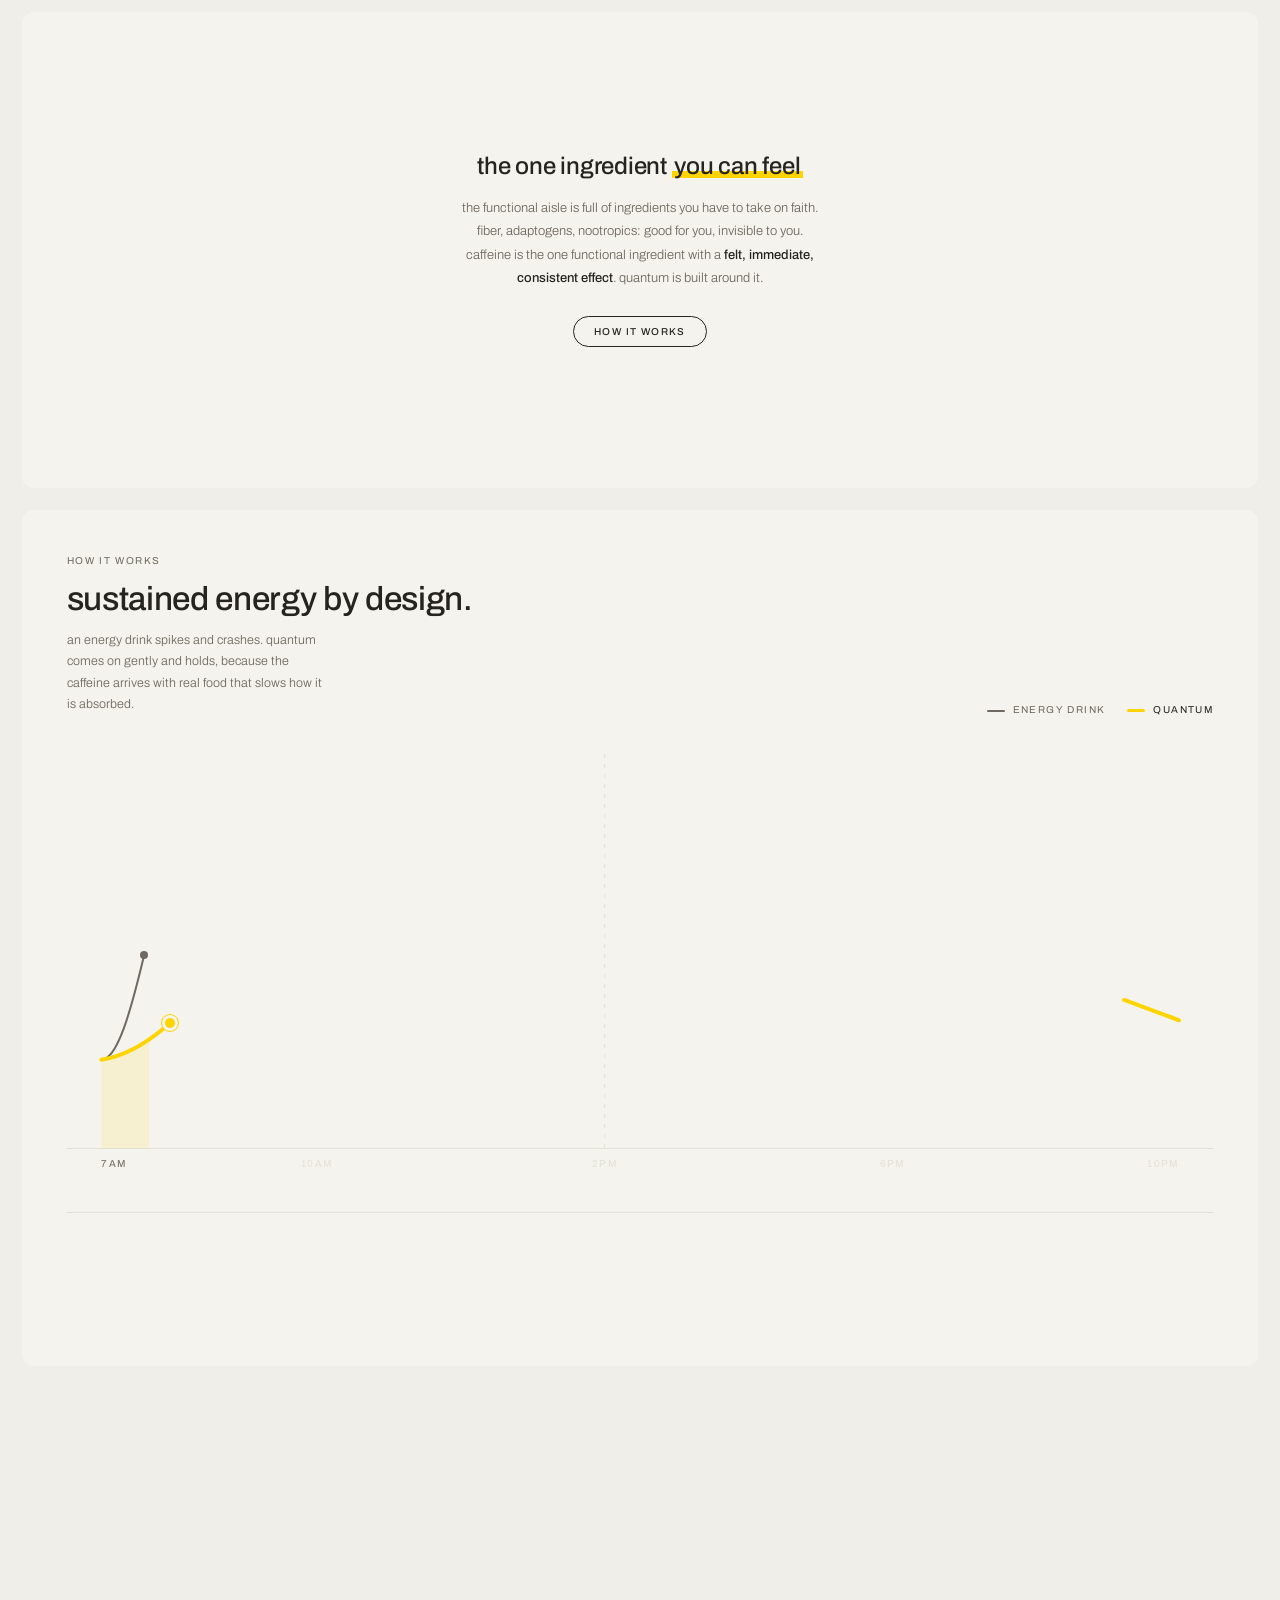
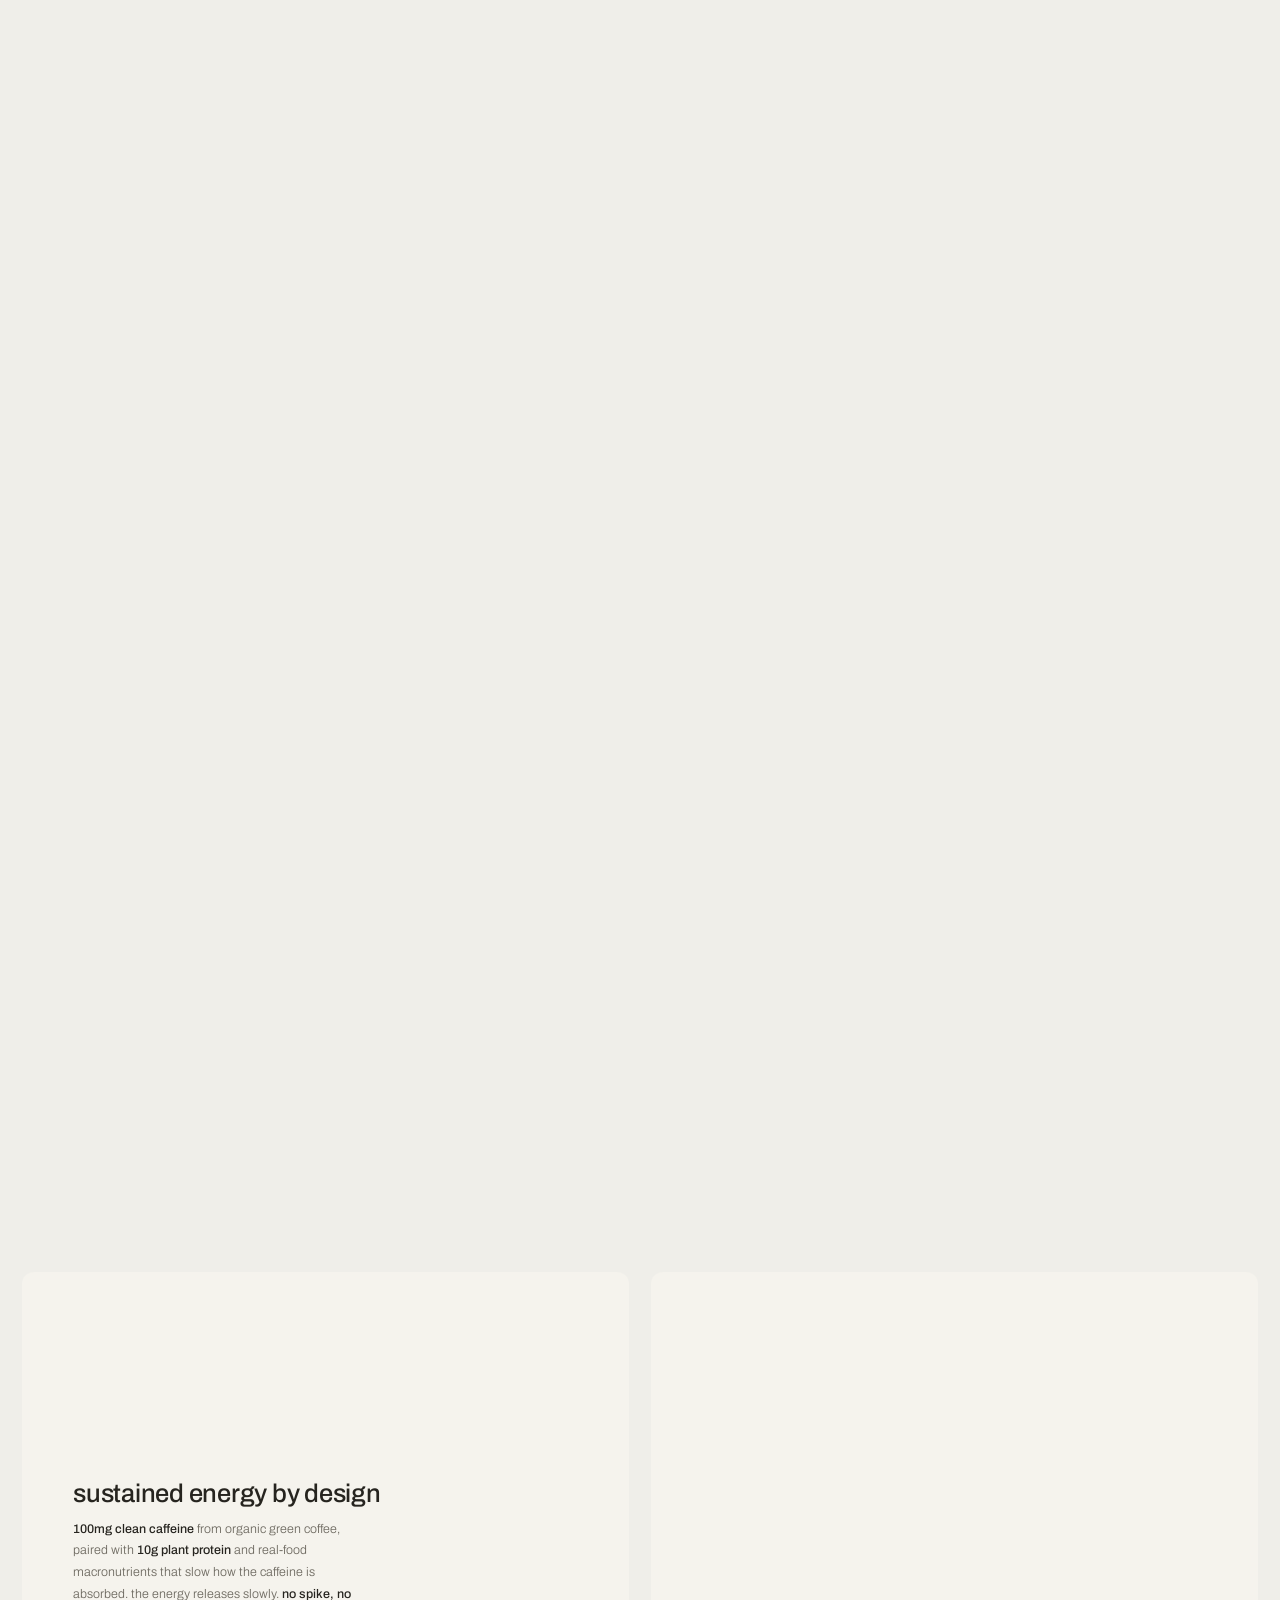
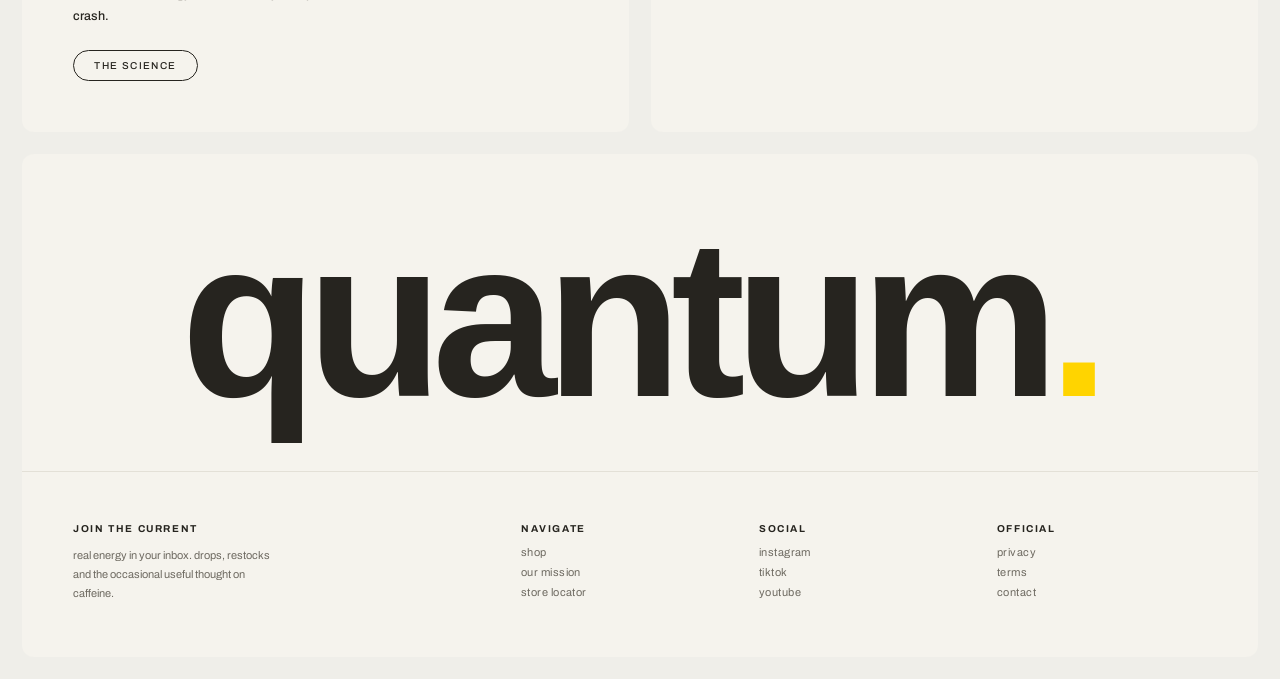
==== commit 199162b4: "Mobile: tighter nav at 390, curve card sized to content with repositioned labels Co-Authored-By: Cla" ====
--- a/index.html
+++ b/index.html
@@ -78,7 +78,13 @@
     font-family:'Archivo Expanded',sans-serif;font-weight:700;
     font-size:clamp(22px,2.4vw,32px);letter-spacing:-.02em;text-transform:lowercase;
   }
-  @media(max-width:759px){.site-nav .links.left{display:none}.site-nav .links.right{gap:18px}}
+  @media(max-width:759px){
+    .site-nav{padding:18px 20px}
+    .site-nav.fixed{padding:14px 20px}
+    .site-nav .links.left{display:none}
+    .site-nav .links.right{gap:16px;font-size:11px;white-space:nowrap}
+  }
+  @media(max-width:430px){.site-nav .links.right a:nth-child(2){display:none}}
 
   .hero-caption{
     position:absolute;right:38px;bottom:34px;text-align:right;max-width:24ch;
@@ -116,7 +122,8 @@
   }
   .tile.swap .bg{z-index:0}
   .tile.swap .bg-hover{z-index:1;opacity:0;transition:opacity .45s ease}
-  .tile.swap:hover .bg-hover{opacity:1}
+  @media(hover:hover){.tile.swap:hover .bg-hover{opacity:1}}
+  .tile.swap.is-open .bg-hover{opacity:1}
   .tile.swap .big{position:absolute;top:26px;left:26px;z-index:2}
   .tile.swap .new{z-index:2}
   .tile.swap .bottom{
@@ -124,7 +131,8 @@
     background:linear-gradient(transparent, rgba(245,243,237,.94) 55%);
     transition:opacity .3s ease;
   }
-  .tile.swap:hover .bottom{opacity:0}
+  @media(hover:hover){.tile.swap:hover .bottom{opacity:0}}
+  .tile.swap.is-open .bottom{opacity:0}
   .tile.swap .buy{
     position:absolute;left:22px;right:22px;bottom:22px;z-index:3;
     text-align:center;
@@ -135,7 +143,8 @@
     box-shadow:0 10px 30px rgba(38,36,31,.16);
     transition:opacity .35s ease,transform .35s cubic-bezier(.4,0,.2,1);
   }
-  .tile.swap:hover .buy{opacity:1;transform:translateY(0)}
+  @media(hover:hover){.tile.swap:hover .buy{opacity:1;transform:translateY(0)}}
+  .tile.swap.is-open .buy{opacity:1;transform:translateY(0)}
   .tile .shot img{max-width:74%;max-height:250px;border-radius:6px;
     filter:drop-shadow(0 18px 22px rgba(38,36,31,.18));}
   .tile .shot .ph{
@@ -228,6 +237,10 @@
     transition:opacity .4s ease,transform .4s ease;
   }
   .curve-note.q{color:var(--ink)}
+  .curve-note.n1{left:16%;top:15%}
+  .curve-note.n2{left:36%;top:80%}
+  .curve-note.n3{left:63%;top:32%}
+  .curve-note.n4{left:97%;top:56%}
   .curve.js .curve-note{opacity:0;transform:translate(-100%,-60%)}
   .curve.js .curve-note.on{opacity:1;transform:translate(-100%,-100%)}
   .curve-axis{
@@ -251,6 +264,15 @@
   }
   .curve-nums b i{font-style:normal;color:var(--yellow)}
   .curve-nums span{display:block;margin-top:8px;font-size:10px;letter-spacing:.14em;text-transform:uppercase;color:var(--ink-soft)}
+  @media(max-width:759px){
+    .curve{min-height:220svh}
+    .curve-sticky{height:auto;min-height:0}
+    .curve-stage{flex:none;aspect-ratio:4/3;margin-bottom:30px}
+    .curve-note.n1{left:24%;top:6%}
+    .curve-note.n2{left:46%;top:98%}
+    .curve-note.n3{left:94%;top:22%}
+    .curve-note.n4{left:97%;top:46%}
+  }
   @media(prefers-reduced-motion:reduce){
     .curve{min-height:0}
     .curve-sticky{position:relative;top:auto;height:auto;min-height:min(80svh,700px)}
@@ -423,10 +445,10 @@
       </svg>
       <span class="curve-dot drink"></span>
       <span class="curve-dot q"></span>
-      <span class="curve-note" data-at=".22" style="left:16%;top:15%">the spike</span>
-      <span class="curve-note" data-at=".52" style="left:36%;top:80%">the crash</span>
-      <span class="curve-note" data-at=".62" style="left:63%;top:32%">the second can</span>
-      <span class="curve-note q" data-at=".97" style="left:97%;top:56%">still going</span>
+      <span class="curve-note n1" data-at=".22">the spike</span>
+      <span class="curve-note n2" data-at=".52">the crash</span>
+      <span class="curve-note n3" data-at=".62">the second can</span>
+      <span class="curve-note q n4" data-at=".97">still going</span>
       <div class="curve-axis">
         <span data-x="0" style="left:3%">7am</span>
         <span data-x=".2" style="left:21.8%">10am</span>
@@ -536,6 +558,21 @@
   addEventListener('resize',measure);
   measure();
 })();
+
+(function(){
+  /* touch devices: first tap opens the tile's hover state, tapping the pill follows the link */
+  if(!matchMedia('(hover: none)').matches) return;
+  var tiles=Array.prototype.slice.call(document.querySelectorAll('.tile.swap'));
+  function closeAll(except){tiles.forEach(function(t){if(t!==except)t.classList.remove('is-open')})}
+  tiles.forEach(function(t){
+    t.addEventListener('click',function(e){
+      if(e.target.closest('.buy')) return;
+      var open=t.classList.contains('is-open');
+      closeAll(t); t.classList.toggle('is-open',!open);
+    });
+  });
+  document.addEventListener('click',function(e){if(!e.target.closest('.tile.swap')) closeAll()});
+})();
 </script>
 </body>
 </html>
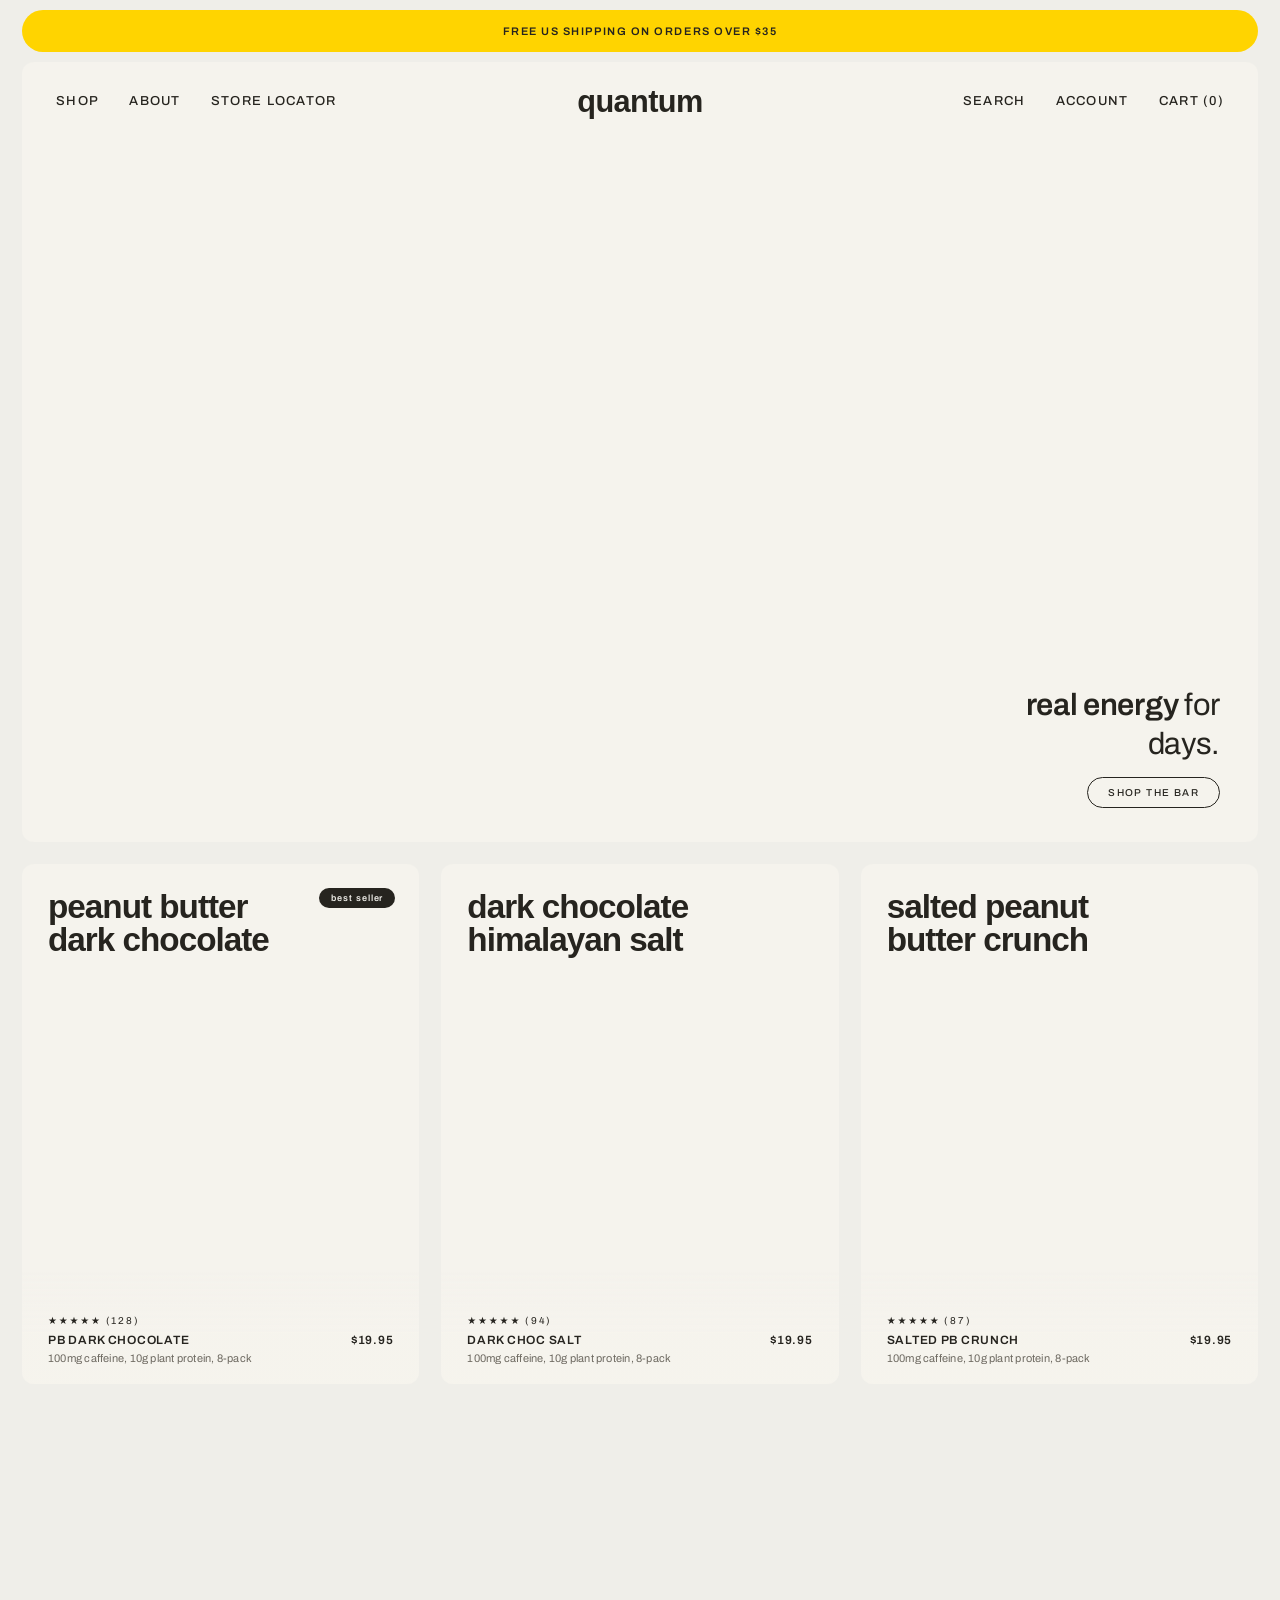
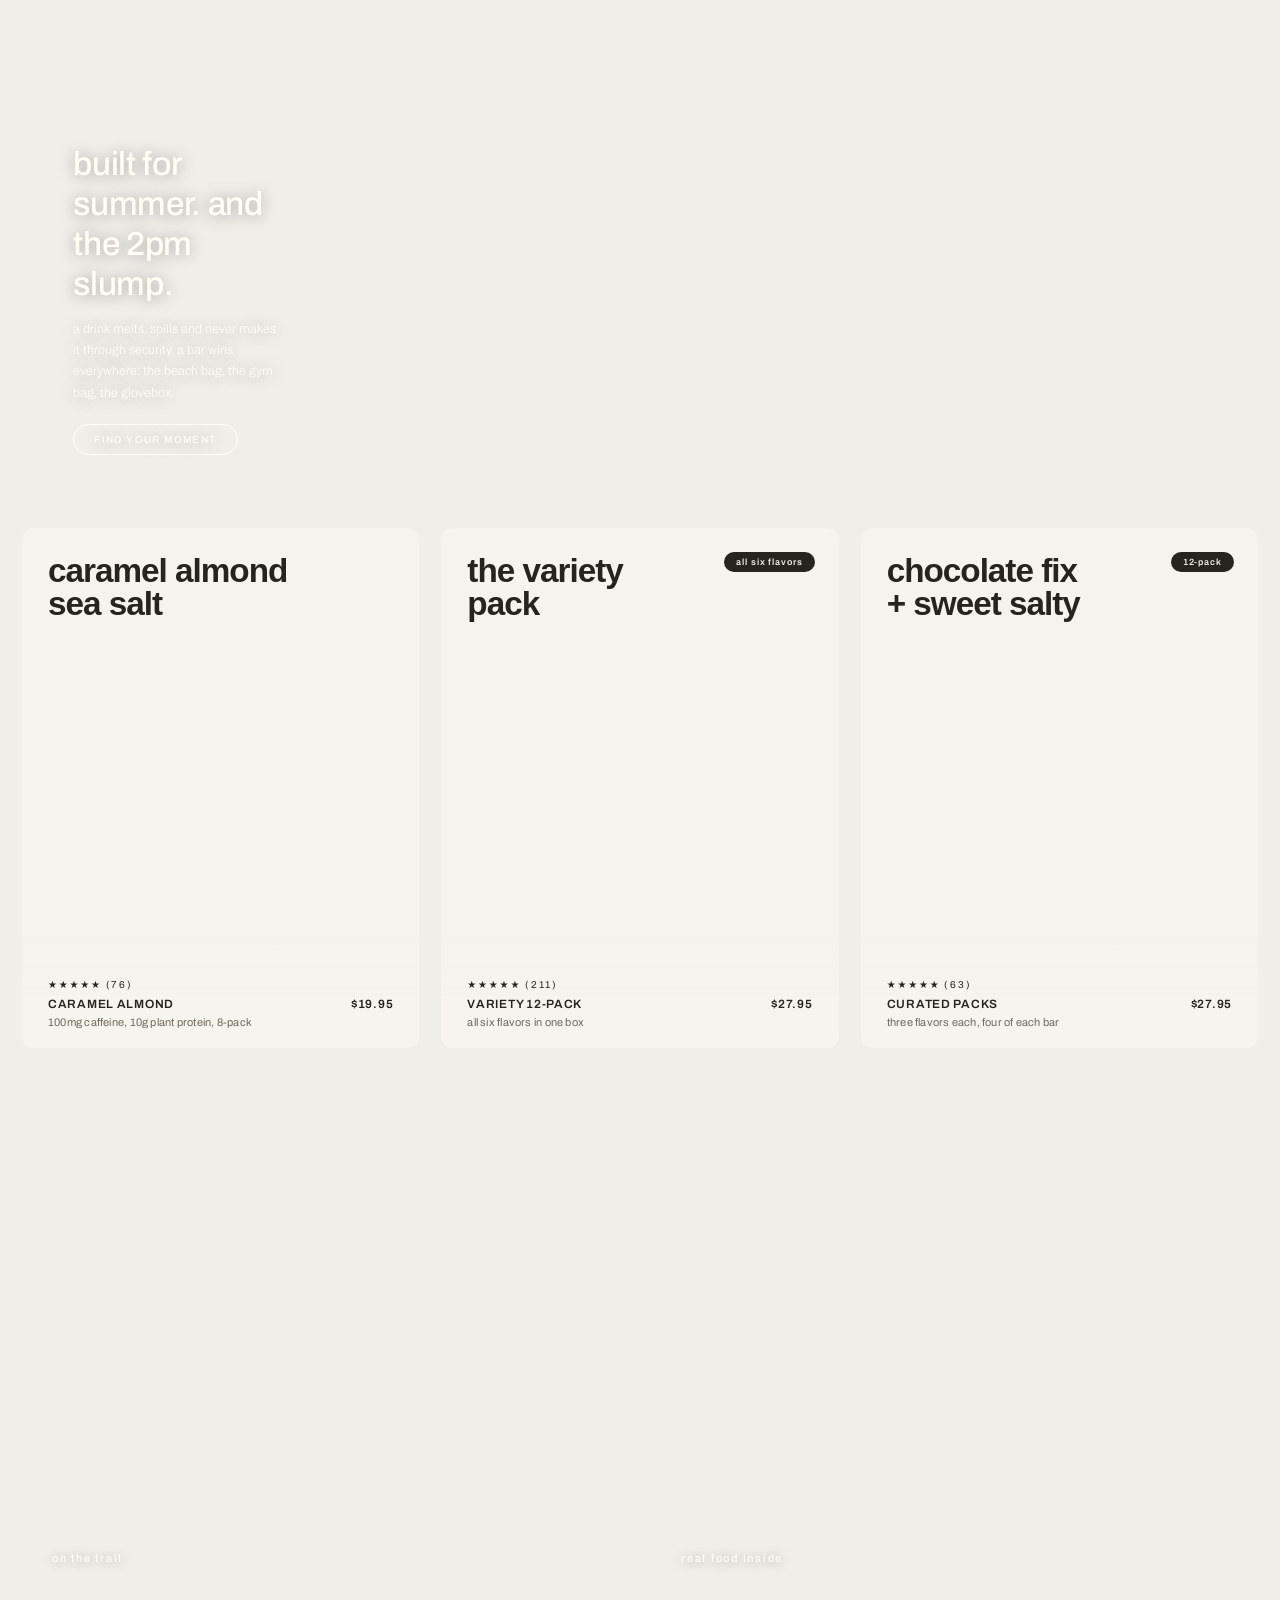
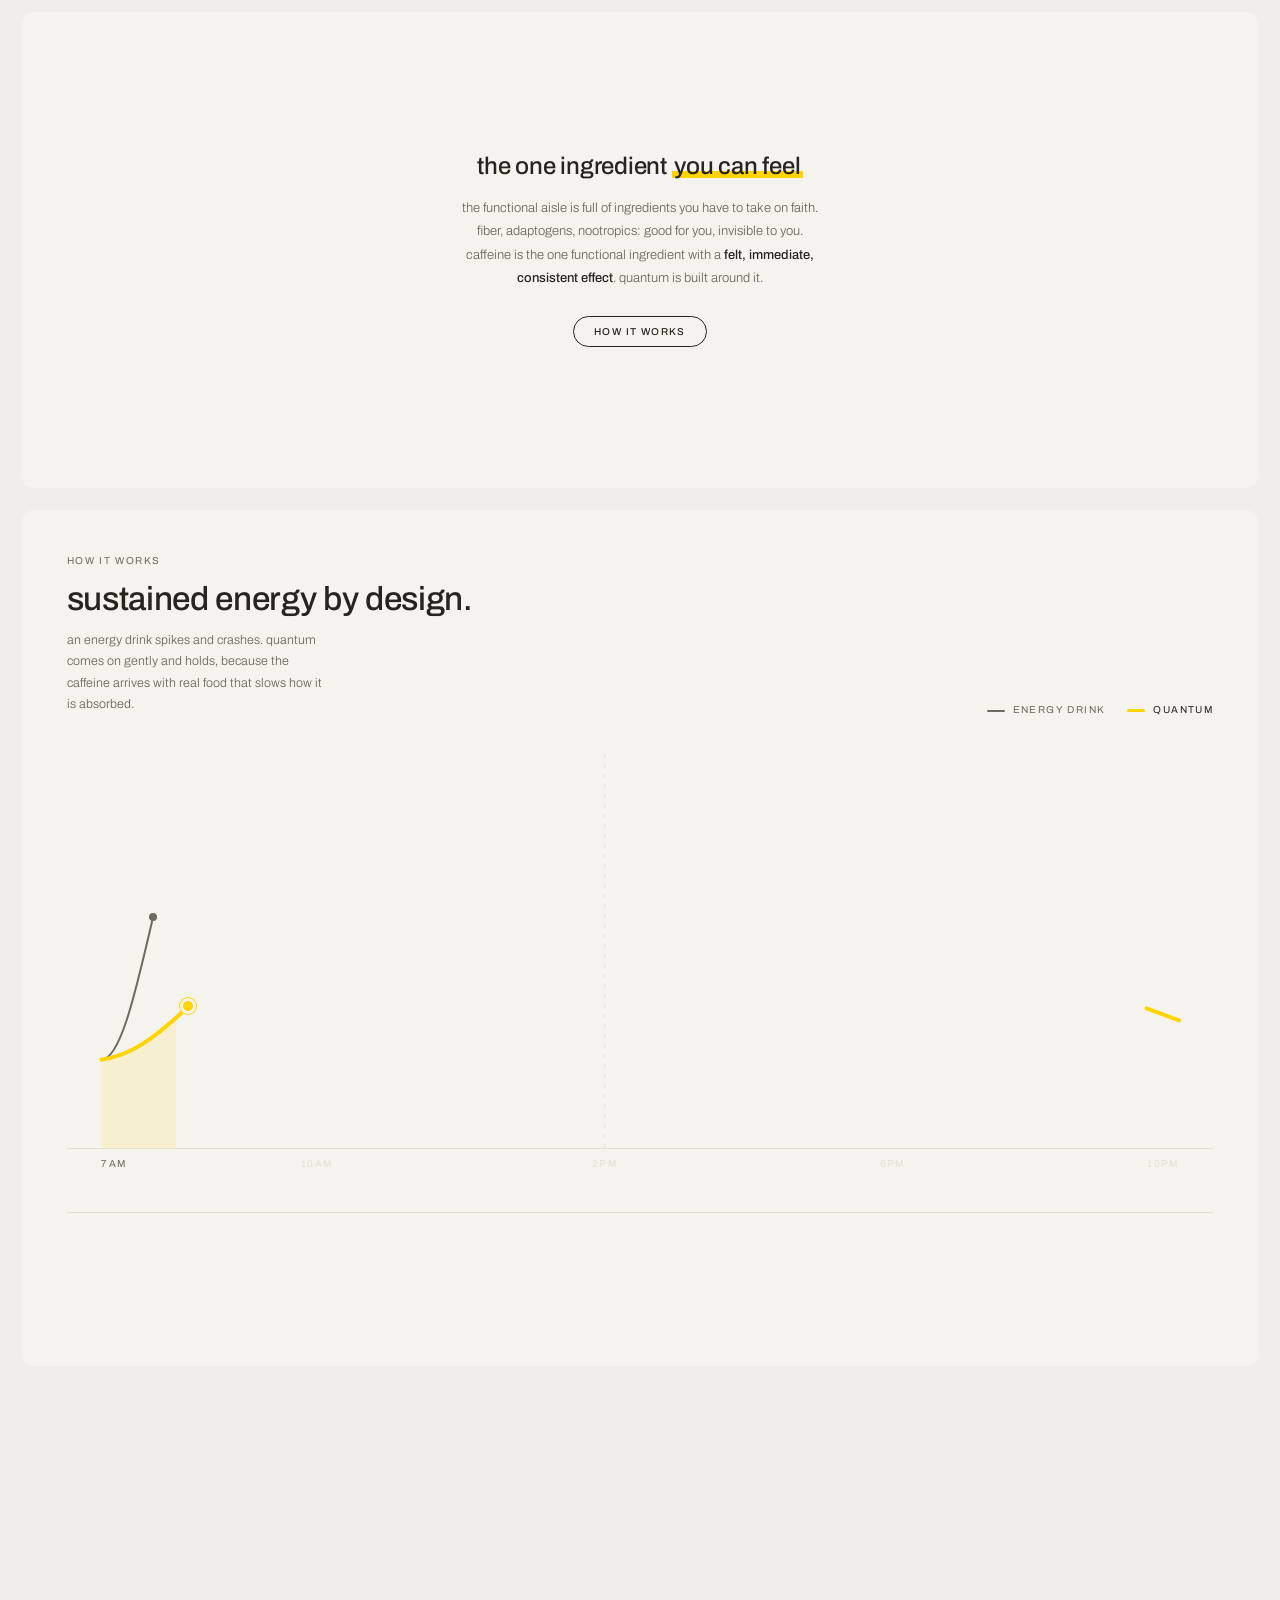
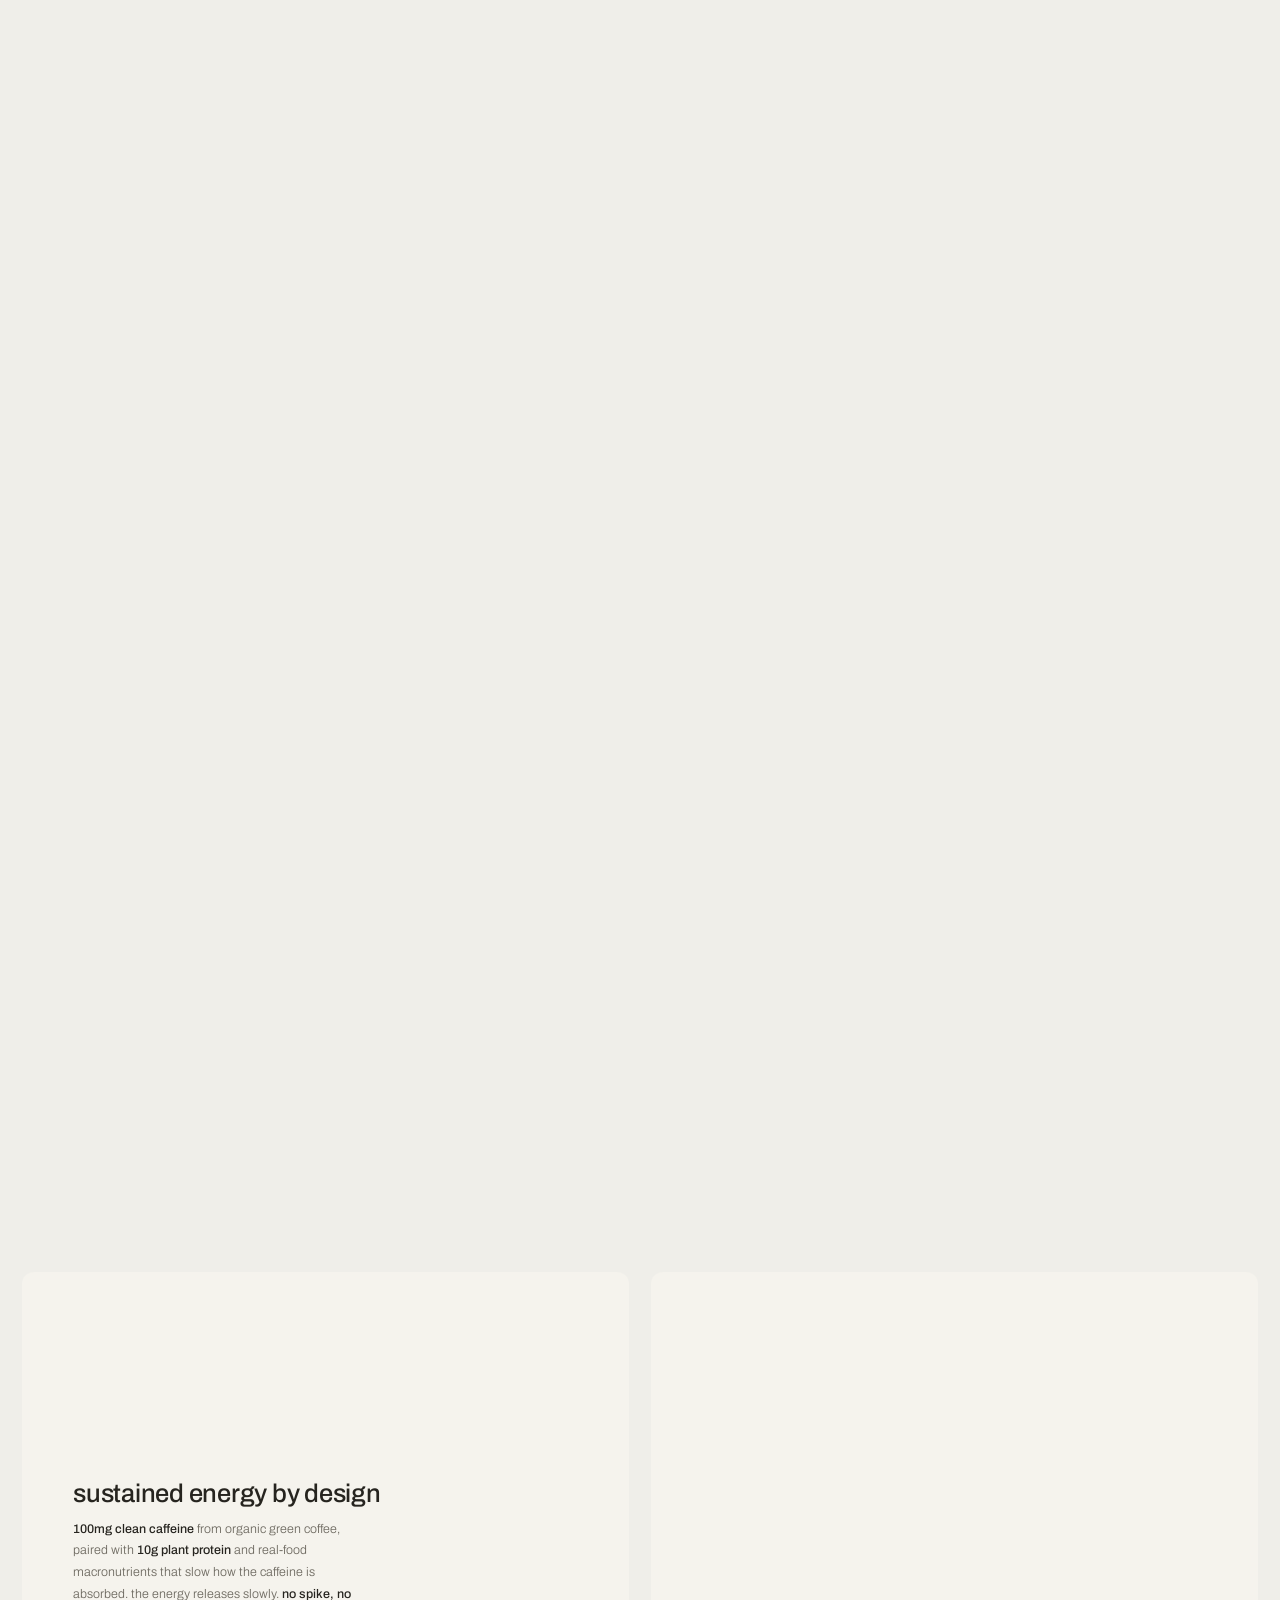
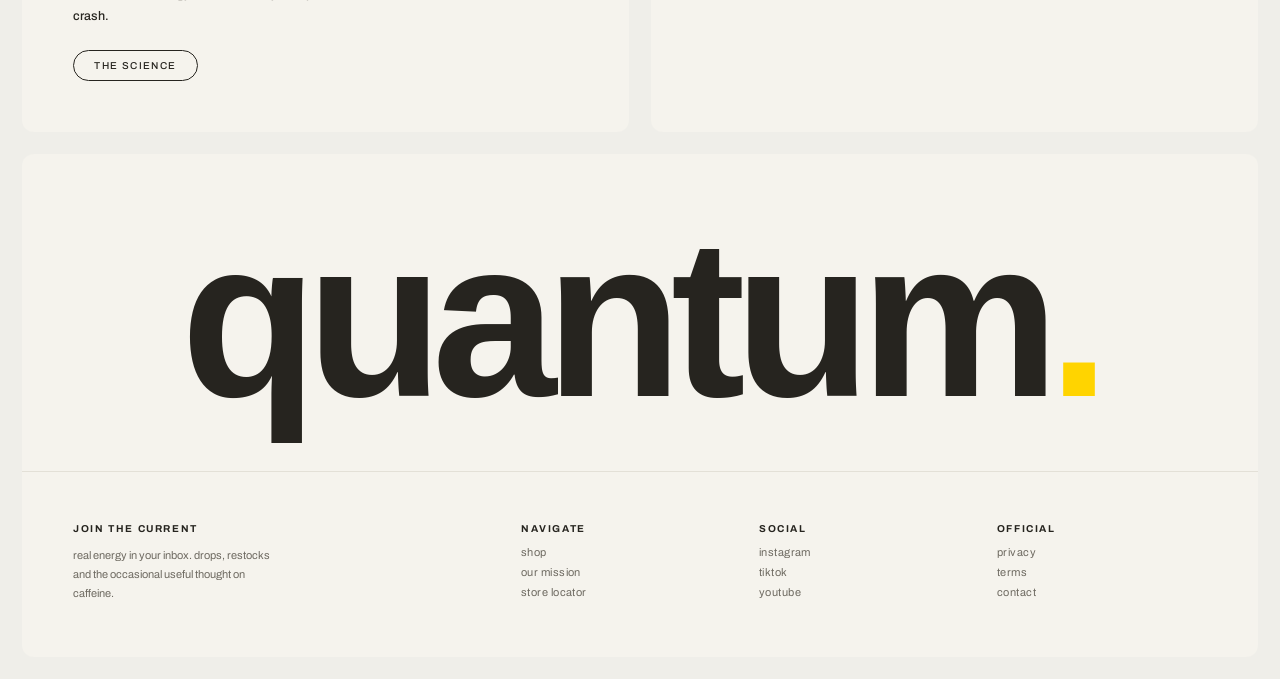
==== commit d727f1bc: "Hero: approved packshot with ink nav and caption Co-Authored-By: Claude Fable 5.1 <noreply@anthropic" ====
--- a/index.html
+++ b/index.html
@@ -49,18 +49,18 @@
   .hero-card{
     position:relative;border-radius:var(--radius);overflow:hidden;
     min-height:min(88svh,780px);
-    background:var(--card) url('https://images.portal.soot.com/generated/8382b0a5-110a-4354-98a3-7f238e8f13b6/ef7d73df-1ce5-4287-8134-cb0ae4feaa10-1784191855783.jpg') center/cover no-repeat;
+    background:var(--card) url('https://images.portal.soot.com/generated/8382b0a5-110a-4354-98a3-7f238e8f13b6/ed1118ae-49db-4fd1-aa88-44d88d08200a-1784192185658.jpg') center/cover no-repeat;
   }
   .site-nav{
     position:absolute;inset:0 0 auto 0;z-index:60;
     display:flex;align-items:center;justify-content:space-between;
     padding:22px 34px;
-    color:#FFFDF6;text-shadow:0 1px 14px rgba(20,18,12,.25);
+    color:var(--ink);
     transition:transform .5s cubic-bezier(.4,0,.2,1),background .3s ease,color .3s ease;
   }
   .site-nav.fixed{
     position:fixed;top:0;left:0;right:0;
-    background:var(--page);color:var(--ink);text-shadow:none;
+    background:var(--page);color:var(--ink);
     padding:16px 34px;
     transform:translateY(0);
   }
@@ -88,7 +88,7 @@
 
   .hero-caption{
     position:absolute;right:38px;bottom:34px;text-align:right;max-width:24ch;
-    color:#FFFDF6;text-shadow:0 1px 16px rgba(20,18,12,.3);
+    color:var(--ink);
   }
   .hero-caption h1{
     font-weight:400;font-size:clamp(22px,2.4vw,32px);letter-spacing:-.01em;line-height:1.25;
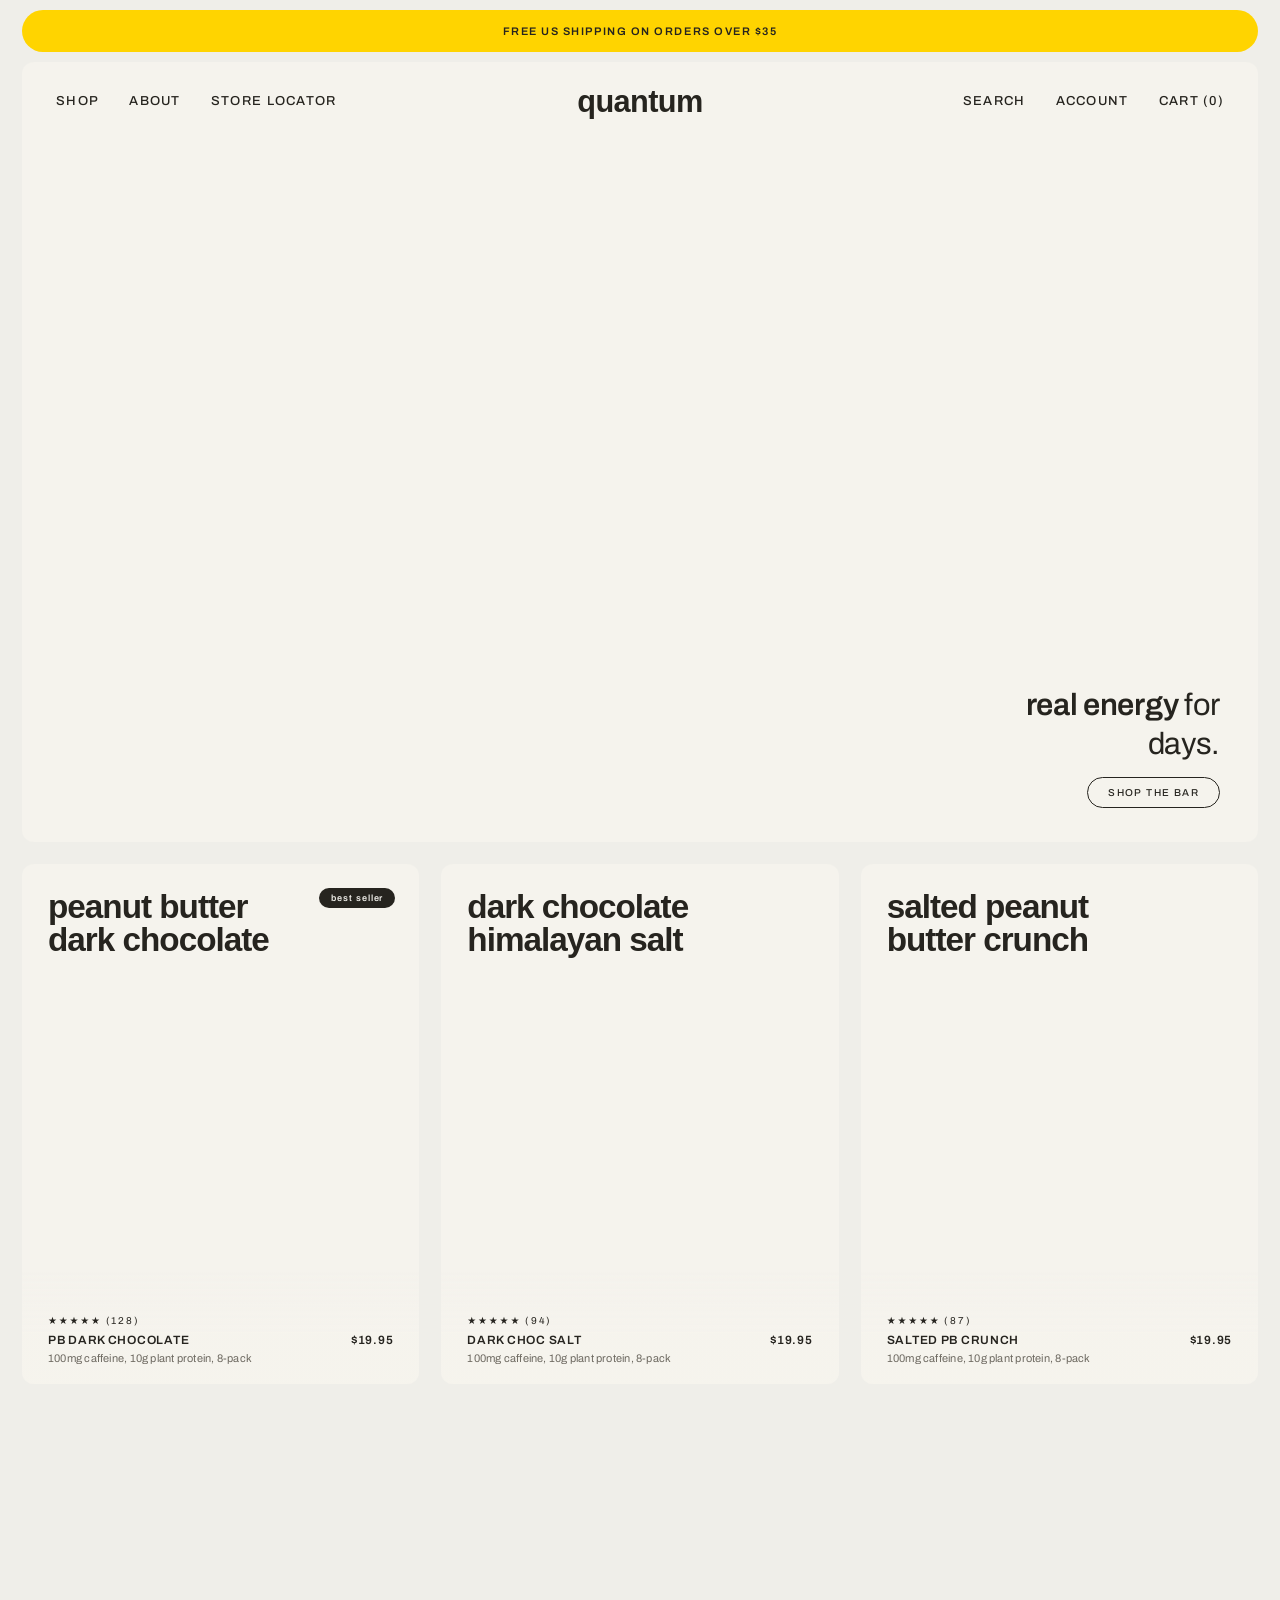
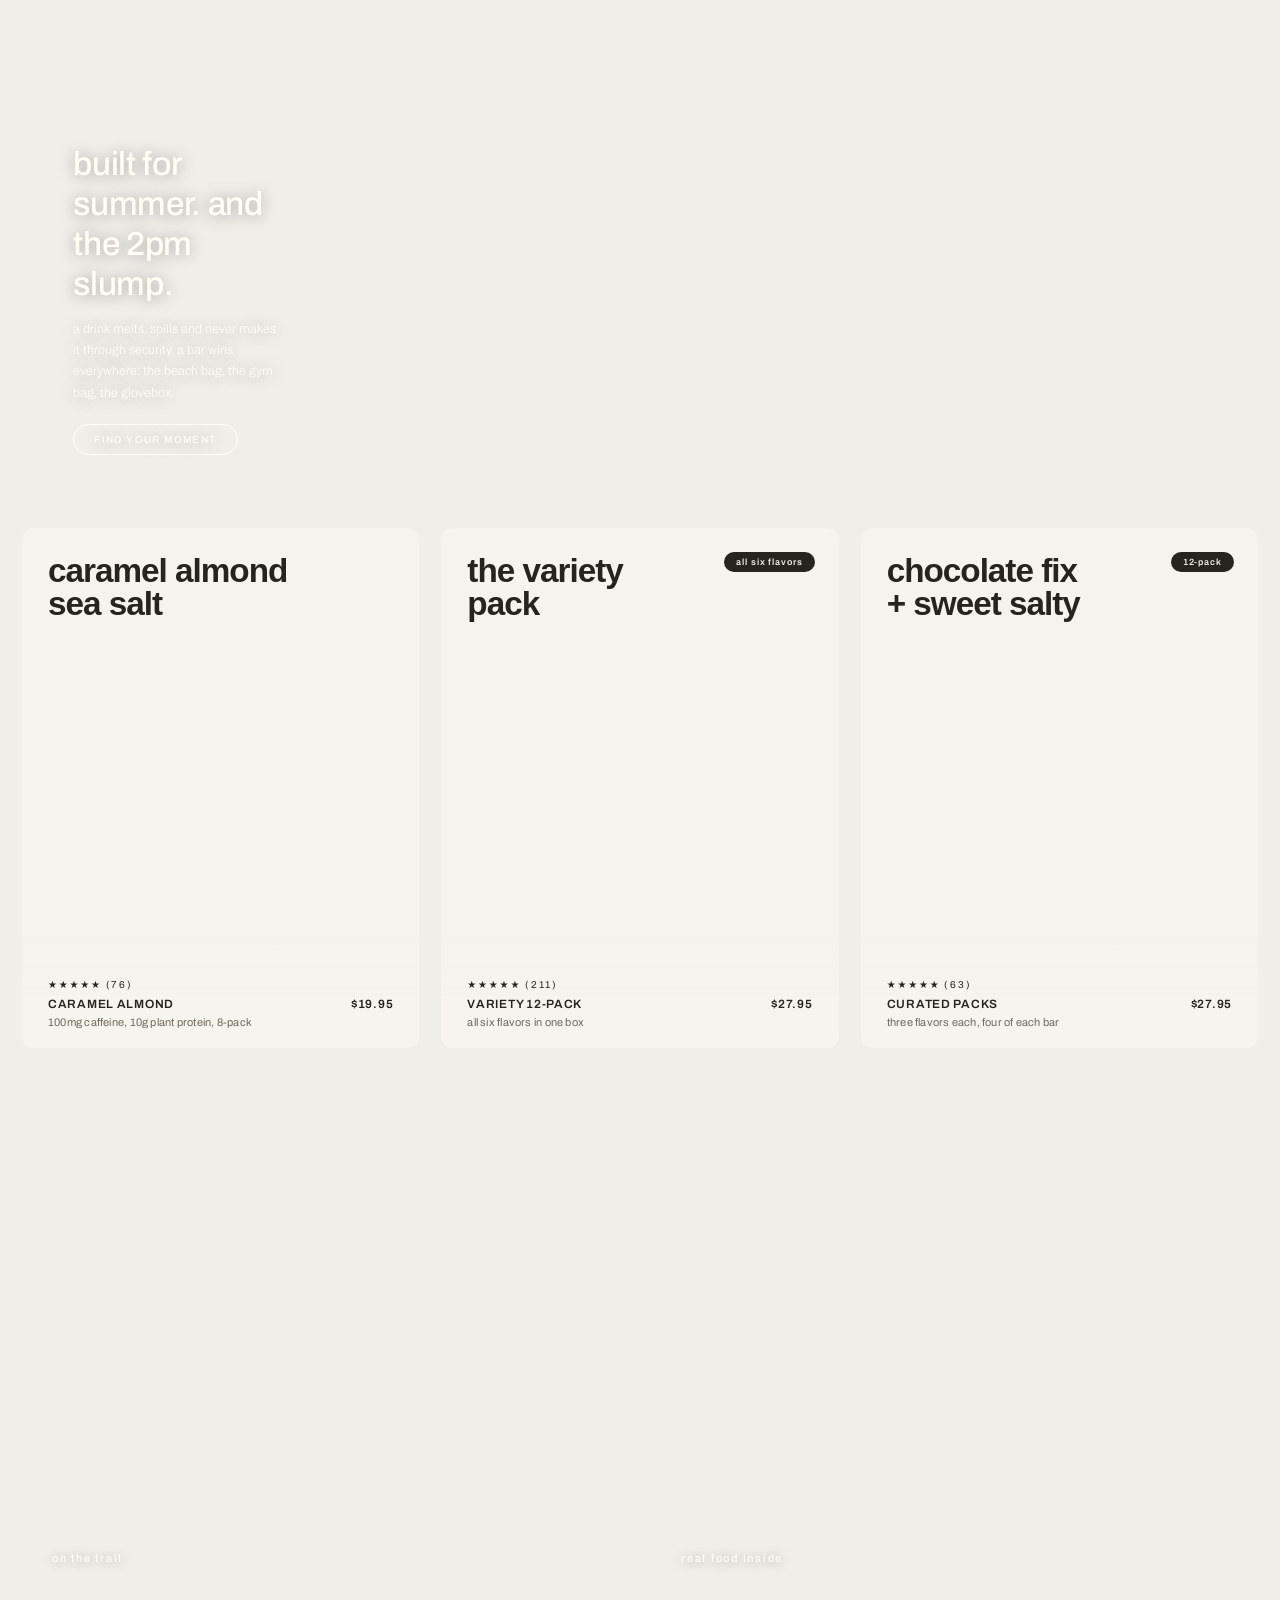
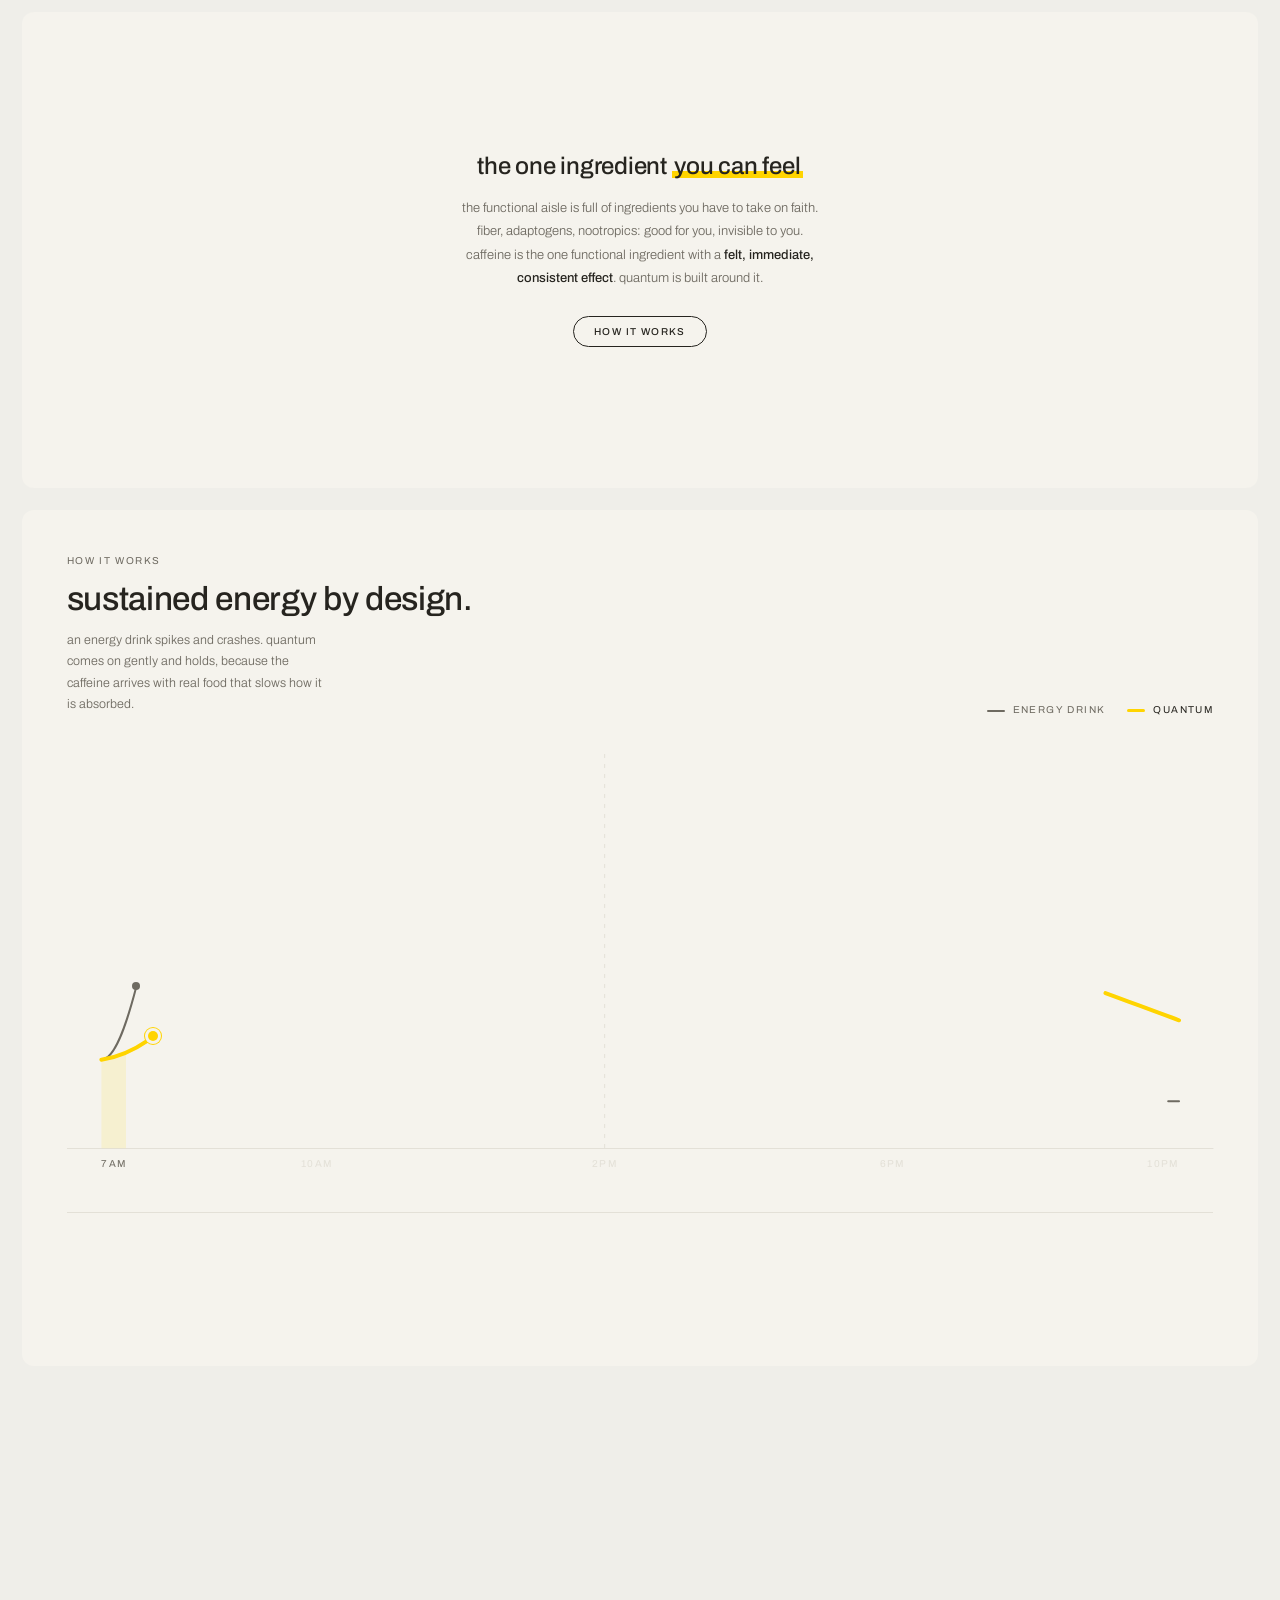
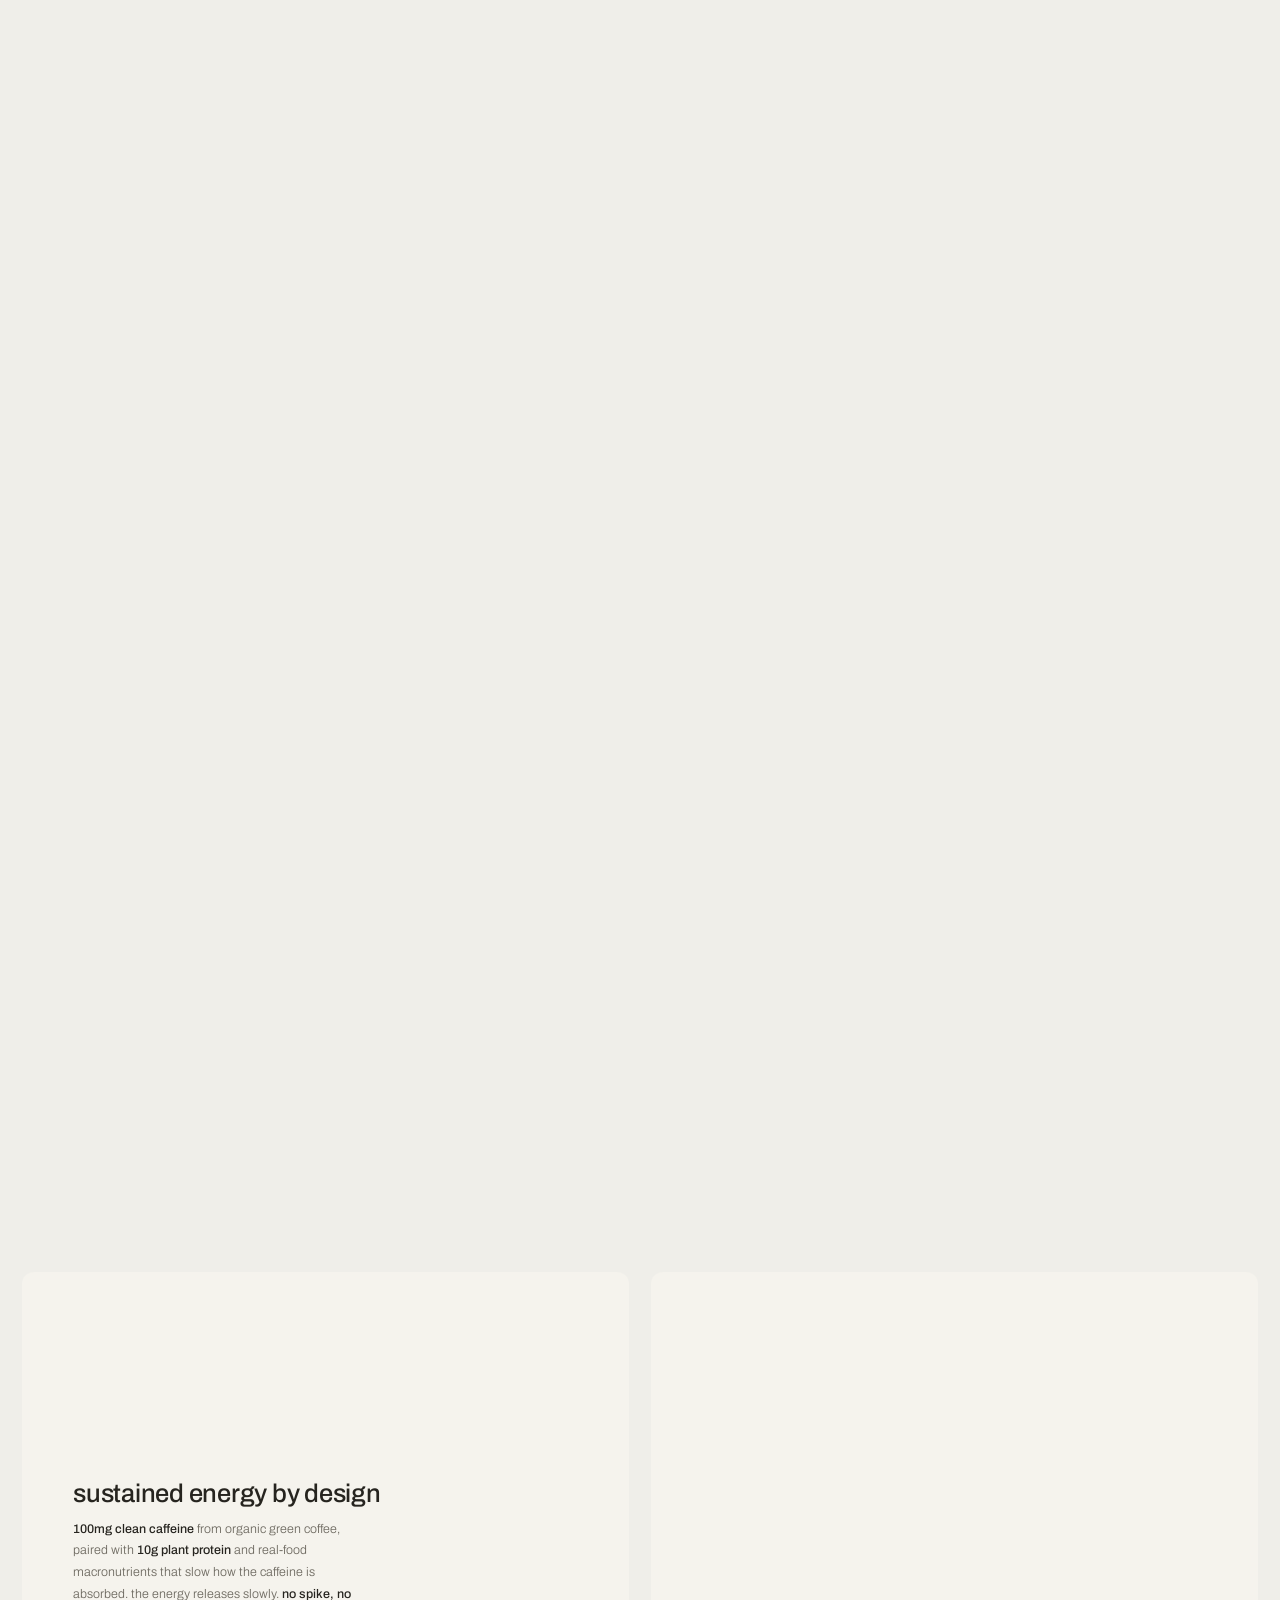
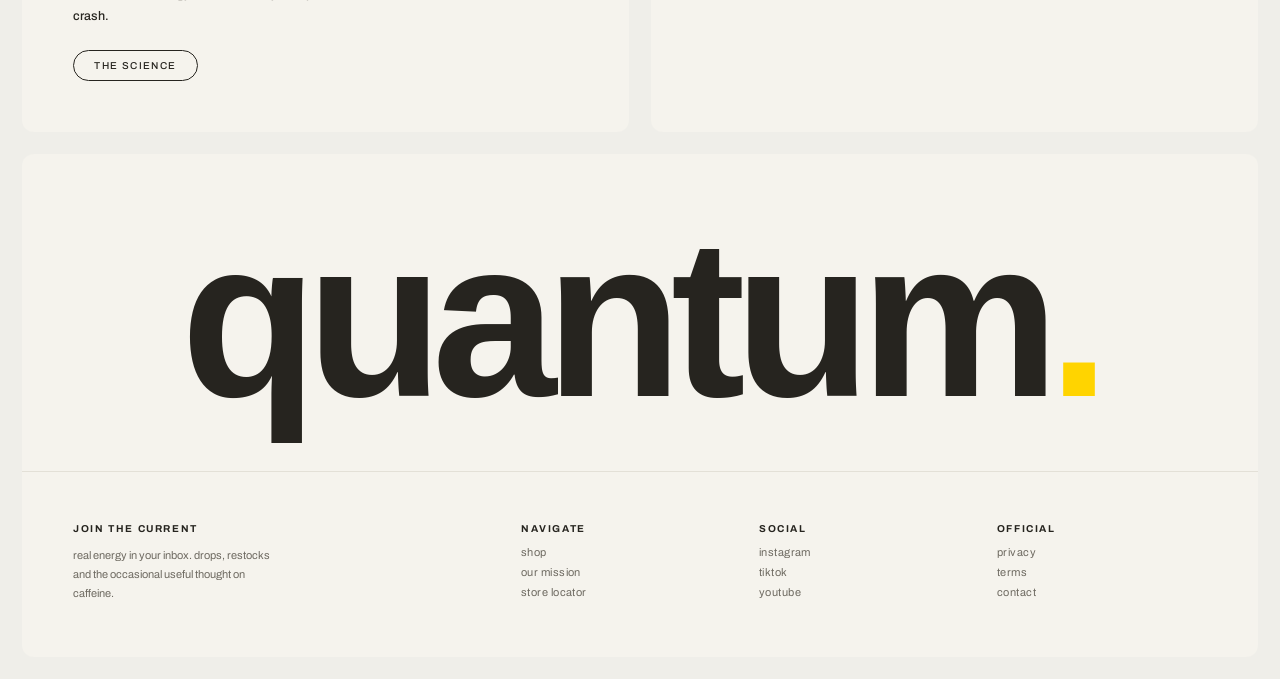
==== commit cf88b9ee: "Move shared styles and scripts into styles.css and site.js, homepage unchanged Co-Authored-By: Claud" ====
--- a/index.html
+++ b/index.html
@@ -7,312 +7,7 @@
 <link rel="icon" type="image/svg+xml" href="favicon.svg">
 <link rel="preconnect" href="https://fonts.googleapis.com">
 <link href="https://fonts.googleapis.com/css2?family=Archivo:wght@300;400;500;600&family=Archivo+Expanded:wght@500;600;700&display=swap" rel="stylesheet">
-<style>
-  :root{
-    --yellow:#FFD400;
-    --ink:#26241F;
-    --ink-soft:#6E6A61;
-    --page:#EFEEE9;
-    --card:#F5F3ED;
-    --card-light:#FCFBF7;
-    --line:#E3E0D7;
-    --radius:12px;
-    --gutter:22px;
-  }
-  *{margin:0;padding:0;box-sizing:border-box}
-  html{scroll-behavior:smooth}
-  body{
-    font-family:'Archivo',system-ui,sans-serif;
-    background:var(--page);color:var(--ink);
-    -webkit-font-smoothing:antialiased;
-    padding:0 var(--gutter) var(--gutter);
-  }
-  a{color:inherit;text-decoration:none}
-  .pill{
-    display:inline-block;font-size:10px;font-weight:500;letter-spacing:.14em;text-transform:uppercase;
-    padding:9px 20px;border:1px solid currentColor;border-radius:999px;
-    transition:background .25s ease,color .25s ease;
-  }
-  .pill:hover{background:var(--ink);color:var(--card);border-color:var(--ink)}
-
-  /* announcement */
-  .bar{
-    display:block;background:var(--yellow);color:var(--ink);
-    border-radius:999px;margin:10px 0;
-    font-size:11px;letter-spacing:.14em;text-transform:uppercase;font-weight:600;
-    text-align:center;padding:15px 16px;
-    transition:filter .2s ease;
-  }
-  .bar:hover{filter:brightness(.96)}
-
-  /* hero card with overlaid nav */
-  .hero-card{
-    position:relative;border-radius:var(--radius);overflow:hidden;
-    min-height:min(88svh,780px);
-    background:var(--card) url('https://images.portal.soot.com/generated/8382b0a5-110a-4354-98a3-7f238e8f13b6/ed1118ae-49db-4fd1-aa88-44d88d08200a-1784192185658.jpg') center/cover no-repeat;
-  }
-  .site-nav{
-    position:absolute;inset:0 0 auto 0;z-index:60;
-    display:flex;align-items:center;justify-content:space-between;
-    padding:22px 34px;
-    color:var(--ink);
-    transition:transform .5s cubic-bezier(.4,0,.2,1),background .3s ease,color .3s ease;
-  }
-  .site-nav.fixed{
-    position:fixed;top:0;left:0;right:0;
-    background:var(--page);color:var(--ink);
-    padding:16px 34px;
-    transform:translateY(0);
-  }
-  .site-nav.fixed.hidden{transform:translateY(-110%)}
-  .site-nav .links{display:flex;gap:30px;font-size:13px;font-weight:500;letter-spacing:.1em;text-transform:uppercase;flex:1}
-  .site-nav .links.right{justify-content:flex-end}
-  .site-nav .links a{position:relative;padding-bottom:3px}
-  .site-nav .links a::after{
-    content:"";position:absolute;left:0;bottom:0;height:1px;width:100%;
-    background:currentColor;transform:scaleX(0);transform-origin:right;
-    transition:transform .35s cubic-bezier(.4,0,.2,1);
-  }
-  .site-nav .links a:hover::after{transform:scaleX(1);transform-origin:left}
-  .wordmark{
-    font-family:'Archivo Expanded',sans-serif;font-weight:700;
-    font-size:clamp(22px,2.4vw,32px);letter-spacing:-.02em;text-transform:lowercase;
-  }
-  @media(max-width:759px){
-    .site-nav{padding:18px 20px}
-    .site-nav.fixed{padding:14px 20px}
-    .site-nav .links.left{display:none}
-    .site-nav .links.right{gap:16px;font-size:11px;white-space:nowrap}
-  }
-  @media(max-width:430px){.site-nav .links.right a:nth-child(2){display:none}}
-
-  .hero-caption{
-    position:absolute;right:38px;bottom:34px;text-align:right;max-width:24ch;
-    color:var(--ink);
-  }
-  .hero-caption h1{
-    font-weight:400;font-size:clamp(22px,2.4vw,32px);letter-spacing:-.01em;line-height:1.25;
-    text-transform:lowercase;margin-bottom:14px;
-  }
-  .hero-caption h1 b{font-weight:600}
-
-  /* flavor tiles */
-  .tiles{display:grid;gap:var(--gutter);margin-top:var(--gutter);grid-template-columns:1fr}
-  @media(min-width:760px){.tiles{grid-template-columns:1fr 1fr 1fr}}
-  .tile{
-    background:var(--card);border-radius:var(--radius);padding:26px 26px 22px;
-    display:flex;flex-direction:column;min-height:520px;position:relative;
-  }
-  .tile .big{
-    font-family:'Archivo Expanded',sans-serif;font-weight:700;text-transform:lowercase;
-    font-size:clamp(28px,2.6vw,38px);letter-spacing:-.03em;line-height:1;
-  }
-  .tile .new{
-    position:absolute;top:24px;right:24px;
-    font-size:9px;font-weight:600;letter-spacing:.1em;text-transform:lowercase;
-    background:var(--ink);color:var(--page);padding:5px 12px;border-radius:999px;
-  }
-  .tile .shot{
-    flex:1;display:flex;align-items:center;justify-content:center;padding:26px 0;
-  }
-  .tile.swap{overflow:hidden;padding:0}
-  .tile.swap .bg,.tile.swap .bg-hover{
-    position:absolute;inset:0;
-    background-size:cover;background-position:center;
-  }
-  .tile.swap .bg{z-index:0}
-  .tile.swap .bg-hover{z-index:1;opacity:0;transition:opacity .45s ease}
-  @media(hover:hover){.tile.swap:hover .bg-hover{opacity:1}}
-  .tile.swap.is-open .bg-hover{opacity:1}
-  .tile.swap .big{position:absolute;top:26px;left:26px;z-index:2}
-  .tile.swap .new{z-index:2}
-  .tile.swap .bottom{
-    position:absolute;left:0;right:0;bottom:0;z-index:2;padding:44px 26px 20px;
-    background:linear-gradient(transparent, rgba(245,243,237,.94) 55%);
-    transition:opacity .3s ease;
-  }
-  @media(hover:hover){.tile.swap:hover .bottom{opacity:0}}
-  .tile.swap.is-open .bottom{opacity:0}
-  .tile.swap .buy{
-    position:absolute;left:22px;right:22px;bottom:22px;z-index:3;
-    text-align:center;
-    transform:translateY(12px);opacity:0;
-    background:#FFFFFF;color:var(--ink);
-    font-size:12px;font-weight:600;letter-spacing:.1em;text-transform:uppercase;
-    padding:20px 24px;border-radius:999px;
-    box-shadow:0 10px 30px rgba(38,36,31,.16);
-    transition:opacity .35s ease,transform .35s cubic-bezier(.4,0,.2,1);
-  }
-  @media(hover:hover){.tile.swap:hover .buy{opacity:1;transform:translateY(0)}}
-  .tile.swap.is-open .buy{opacity:1;transform:translateY(0)}
-  .tile .shot img{max-width:74%;max-height:250px;border-radius:6px;
-    filter:drop-shadow(0 18px 22px rgba(38,36,31,.18));}
-  .tile .shot .ph{
-    width:64%;aspect-ratio:4/5;border-radius:6px;background:var(--card-light);
-    display:flex;align-items:center;justify-content:center;
-    font-size:9px;letter-spacing:.14em;text-transform:uppercase;color:var(--ink-soft);
-    border:1px dashed var(--line);text-align:center;padding:12px;
-  }
-  .tile .meta{display:flex;justify-content:space-between;align-items:baseline;font-size:12px;font-weight:600;letter-spacing:.06em;text-transform:uppercase}
-  .tile .desc{font-size:11px;color:var(--ink-soft);margin-top:5px;text-transform:lowercase;letter-spacing:.02em}
-  .tile .stars{font-size:10px;letter-spacing:.18em;color:var(--ink);margin-bottom:7px}
-
-  /* focus modules */
-  .focus{
-    position:relative;margin-top:var(--gutter);border-radius:var(--radius);overflow:hidden;
-    min-height:min(80svh,700px);
-    background-size:cover;background-position:center;
-    display:flex;align-items:flex-end;
-  }
-  .focus .cap{
-    padding:clamp(30px,4vw,54px);color:#FFFDF6;text-shadow:0 1px 16px rgba(20,18,12,.35);
-    max-width:34ch;
-  }
-  .focus .cap h2{font-weight:500;font-size:clamp(22px,2.6vw,34px);text-transform:lowercase;letter-spacing:-.01em;line-height:1.2;margin-bottom:14px}
-  .focus .cap p{font-size:12.5px;font-weight:300;line-height:1.7;margin-bottom:20px;text-transform:lowercase}
-  .duo{display:grid;gap:var(--gutter);margin-top:var(--gutter);grid-template-columns:1fr}
-  @media(min-width:760px){.duo{grid-template-columns:1fr 1fr}}
-  .duo .cell{
-    position:relative;border-radius:var(--radius);overflow:hidden;min-height:520px;
-    background-size:cover;background-position:center;display:flex;align-items:flex-end;
-  }
-  .duo .cell span{
-    margin:26px 30px;font-size:11px;font-weight:500;letter-spacing:.16em;text-transform:lowercase;
-    color:#FFFDF6;text-shadow:0 1px 12px rgba(20,18,12,.4);
-  }
-
-  /* statement module */
-  .statement{
-    margin-top:var(--gutter);border-radius:var(--radius);
-    background:var(--card);
-    padding:clamp(80px,11vw,150px) 24px;text-align:center;
-  }
-  .statement h2{
-    font-weight:500;font-size:clamp(18px,1.9vw,24px);text-transform:lowercase;letter-spacing:-.01em;
-    margin-bottom:18px;
-  }
-  .statement h2 em{font-style:normal;background:linear-gradient(transparent 68%, var(--yellow) 68%, var(--yellow) 96%, transparent 96%);padding:0 .1em}
-  .statement p{
-    font-size:13px;font-weight:300;line-height:1.8;color:var(--ink-soft);
-    max-width:52ch;margin:0 auto 26px;text-transform:lowercase;
-  }
-  .statement p b{font-weight:500;color:var(--ink)}
-
-  /* energy curve */
-  .curve{margin-top:var(--gutter);min-height:260svh;position:relative}
-  .curve-sticky{
-    position:sticky;top:var(--gutter);height:calc(100svh - var(--gutter)*2);
-    background:var(--card);border-radius:var(--radius);
-    padding:clamp(24px,3.5vw,48px);
-    display:flex;flex-direction:column;gap:clamp(20px,3vw,40px);
-  }
-  .curve-head{display:flex;justify-content:space-between;align-items:flex-end;gap:18px 32px;flex-wrap:wrap}
-  .curve-head .eyebrow{display:block;font-size:10px;letter-spacing:.16em;text-transform:uppercase;color:var(--ink-soft);margin-bottom:14px}
-  .curve-head h2{font-weight:500;font-size:clamp(22px,2.6vw,34px);text-transform:lowercase;letter-spacing:-.01em;line-height:1.15;margin-bottom:12px}
-  .curve-head p{font-size:12.5px;font-weight:300;line-height:1.7;color:var(--ink-soft);max-width:38ch;text-transform:lowercase}
-  .curve-legend{display:flex;gap:22px;font-size:10px;letter-spacing:.14em;text-transform:uppercase;color:var(--ink-soft);white-space:nowrap}
-  .curve-legend span::before{content:"";display:inline-block;width:18px;height:2px;vertical-align:middle;margin-right:8px;background:var(--ink-soft);border-radius:2px}
-  .curve-legend .q{color:var(--ink)}
-  .curve-legend .q::before{background:var(--yellow);height:3px}
-  .curve-stage{position:relative;flex:1;min-height:0;margin-bottom:26px}
-  .curve-stage svg{position:absolute;inset:0;width:100%;height:100%;overflow:visible;display:block}
-  .curve-grid{stroke:var(--line);stroke-width:1;vector-effect:non-scaling-stroke}
-  .curve-line{fill:none;stroke-linecap:round;stroke-linejoin:round;vector-effect:non-scaling-stroke;stroke-dasharray:1;stroke-dashoffset:0}
-  .curve-line.drink{stroke:var(--ink-soft);stroke-width:2}
-  .curve-line.q{stroke:var(--yellow);stroke-width:4}
-  .curve-fill{fill:var(--yellow);opacity:.12}
-  .curve.js .curve-line{stroke-dashoffset:1}
-  .curve-dot{
-    position:absolute;width:10px;height:10px;border-radius:50%;
-    transform:translate(-50%,-50%);pointer-events:none;
-    transition:opacity .3s ease;
-  }
-  .curve-dot.drink{background:var(--ink-soft);width:8px;height:8px}
-  .curve-dot.q{background:var(--yellow);box-shadow:0 0 0 3px var(--card),0 0 0 4px var(--yellow)}
-  .curve.js .curve-dot{opacity:0}
-  .curve.js .curve-dot.on{opacity:1}
-  .curve-note{
-    position:absolute;font-size:10px;letter-spacing:.14em;text-transform:uppercase;color:var(--ink-soft);
-    white-space:nowrap;transform:translate(-100%,-100%);
-    transition:opacity .4s ease,transform .4s ease;
-  }
-  .curve-note.q{color:var(--ink)}
-  .curve-note.n1{left:16%;top:15%}
-  .curve-note.n2{left:36%;top:80%}
-  .curve-note.n3{left:63%;top:32%}
-  .curve-note.n4{left:97%;top:56%}
-  .curve.js .curve-note{opacity:0;transform:translate(-100%,-60%)}
-  .curve.js .curve-note.on{opacity:1;transform:translate(-100%,-100%)}
-  .curve-axis{
-    position:absolute;left:0;right:0;top:100%;margin-top:10px;height:14px;
-    font-size:10px;letter-spacing:.14em;text-transform:uppercase;color:var(--line);
-  }
-  .curve-axis span{position:absolute;transform:translateX(-50%);transition:color .4s ease}
-  .curve-axis span:first-child{transform:none}
-  .curve-axis span:last-child{transform:translateX(-100%)}
-  .curve-axis span.on{color:var(--ink-soft)}
-  .curve-nums{
-    display:grid;grid-template-columns:repeat(3,1fr);gap:var(--gutter);
-    border-top:1px solid var(--line);padding-top:clamp(18px,2.4vw,30px);
-  }
-  .curve-nums div{transition:opacity .6s ease,transform .6s cubic-bezier(.4,0,.2,1)}
-  .curve.js .curve-nums div{opacity:0;transform:translateY(12px)}
-  .curve.js .curve-nums div.on{opacity:1;transform:none}
-  .curve-nums b{
-    display:block;font-family:'Archivo Expanded',sans-serif;font-weight:700;
-    font-size:clamp(26px,4.6vw,64px);letter-spacing:-.04em;line-height:1;
-  }
-  .curve-nums b i{font-style:normal;color:var(--yellow)}
-  .curve-nums span{display:block;margin-top:8px;font-size:10px;letter-spacing:.14em;text-transform:uppercase;color:var(--ink-soft)}
-  @media(max-width:759px){
-    .curve{min-height:220svh}
-    .curve-sticky{height:auto;min-height:0}
-    .curve-stage{flex:none;aspect-ratio:4/3;margin-bottom:30px}
-    .curve-note.n1{left:24%;top:6%}
-    .curve-note.n2{left:46%;top:98%}
-    .curve-note.n3{left:94%;top:22%}
-    .curve-note.n4{left:97%;top:46%}
-  }
-  @media(prefers-reduced-motion:reduce){
-    .curve{min-height:0}
-    .curve-sticky{position:relative;top:auto;height:auto;min-height:min(80svh,700px)}
-    .curve-stage{min-height:280px}
-    .curve-line,.curve-dot,.curve-note,.curve-nums div{transition:none}
-  }
-
-  /* split module */
-  .split{display:grid;gap:var(--gutter);margin-top:var(--gutter);grid-template-columns:1fr}
-  @media(min-width:760px){.split{grid-template-columns:1fr 1fr}}
-  .split .panel{
-    background:var(--card);border-radius:var(--radius);
-    padding:clamp(34px,4vw,60px);display:flex;flex-direction:column;justify-content:flex-end;min-height:460px;
-  }
-  .split .panel h3{font-weight:500;font-size:clamp(20px,2vw,26px);text-transform:lowercase;letter-spacing:-.01em;margin-bottom:12px}
-  .split .panel p{font-size:12.5px;font-weight:300;line-height:1.75;color:var(--ink-soft);max-width:40ch;margin-bottom:22px;text-transform:lowercase}
-  .split .panel p b{font-weight:500;color:var(--ink)}
-  .split .photo{
-    border-radius:var(--radius);min-height:460px;
-    background:var(--card) url('https://images.portal.soot.com/generated/8382b0a5-110a-4354-98a3-7f238e8f13b6/ca3e5308-68ad-4b57-8b8b-39f3465ddada-1784191962317.jpg') center/cover no-repeat;
-  }
-
-  /* footer */
-  footer{margin-top:var(--gutter);border-radius:var(--radius);background:var(--card);overflow:hidden}
-  .giant{
-    font-family:'Archivo Expanded',sans-serif;font-weight:700;text-transform:lowercase;
-    font-size:clamp(80px,17.5vw,260px);letter-spacing:-.05em;line-height:.9;
-    text-align:center;padding:clamp(30px,5vw,70px) 0 0;color:var(--ink);
-  }
-  .giant i{font-style:normal;color:var(--yellow)}
-  .foot-grid{
-    display:grid;gap:28px;grid-template-columns:1fr;padding:clamp(30px,4vw,54px);
-    border-top:1px solid var(--line);margin-top:clamp(26px,4vw,60px);
-    font-size:11px;color:var(--ink-soft);
-  }
-  @media(min-width:760px){.foot-grid{grid-template-columns:2fr 1fr 1fr 1fr}}
-  .foot-grid h4{font-size:10px;letter-spacing:.16em;text-transform:uppercase;color:var(--ink);margin-bottom:12px}
-  .foot-grid a{display:block;margin-bottom:8px;text-transform:lowercase;letter-spacing:.04em}
-  .foot-grid p{line-height:1.7;max-width:34ch;text-transform:lowercase}
-</style>
+<link rel="stylesheet" href="styles.css">
 </head>
 <body>
 
@@ -496,83 +191,4 @@
   </div>
 </footer>
 
-<script>
-(function(){
-  var nav=document.querySelector('.site-nav');
-  var hero=document.querySelector('.hero-card');
-  var last=0;
-  addEventListener('scroll',function(){
-    var y=scrollY, heroH=hero.offsetHeight;
-    if(y>heroH*0.6){
-      nav.classList.add('fixed');
-      if(y>last){nav.classList.add('hidden')}else{nav.classList.remove('hidden')}
-    }else{
-      nav.classList.remove('fixed');nav.classList.remove('hidden');
-    }
-    last=y;
-  },{passive:true});
-})();
-
-(function(){
-  var sec=document.getElementById('how-it-works'); if(!sec) return;
-  var lines=sec.querySelectorAll('.curve-line');
-  var drinkPath=sec.querySelector('.curve-line.drink'), qPath=sec.querySelector('.curve-line.q');
-  var clipRect=sec.querySelector('#curveClip rect');
-  var dotDrink=sec.querySelector('.curve-dot.drink'), dotQ=sec.querySelector('.curve-dot.q');
-  var notes=sec.querySelectorAll('.curve-note'), axis=sec.querySelectorAll('.curve-axis span'), nums=sec.querySelectorAll('.curve-nums div');
-  var drinkLen=drinkPath.getTotalLength(), qLen=qPath.getTotalLength();
-
-  function place(dot,path,len,t){
-    var pt=path.getPointAtLength(len*t);
-    dot.style.left=(pt.x/10)+'%'; dot.style.top=(pt.y/4)+'%';
-  }
-  function render(p){
-    /* p is scroll progress 0..1, t is how much of the day has been drawn */
-    var t=Math.min(1,Math.max(0,(p-0.06)/0.78));
-    for(var i=0;i<lines.length;i++) lines[i].style.strokeDashoffset=1-t;
-    clipRect.setAttribute('width',1000*t);
-    place(dotDrink,drinkPath,drinkLen,t); place(dotQ,qPath,qLen,t);
-    dotDrink.classList.toggle('on',t>0); dotQ.classList.toggle('on',t>0);
-    for(i=0;i<notes.length;i++) notes[i].classList.toggle('on',t>=parseFloat(notes[i].dataset.at));
-    for(i=0;i<axis.length;i++) axis[i].classList.toggle('on',t>=parseFloat(axis[i].dataset.x));
-    for(i=0;i<nums.length;i++) nums[i].classList.toggle('on',p>=0.86+i*0.04);
-  }
-
-  if(matchMedia('(prefers-reduced-motion: reduce)').matches){
-    render(1); return;
-  }
-
-  sec.classList.add('js');
-  var target=0,cur=0,raf=null;
-  function measure(){
-    var total=sec.offsetHeight-innerHeight; if(total<=0){target=1}
-    else{target=Math.min(1,Math.max(0,-sec.getBoundingClientRect().top/total))}
-    if(!raf) raf=requestAnimationFrame(tick);
-  }
-  function tick(){
-    cur+=(target-cur)*0.14;
-    if(Math.abs(target-cur)<0.0004){cur=target;raf=null}else{raf=requestAnimationFrame(tick)}
-    render(cur);
-  }
-  addEventListener('scroll',measure,{passive:true});
-  addEventListener('resize',measure);
-  measure();
-})();
-
-(function(){
-  /* touch devices: first tap opens the tile's hover state, tapping the pill follows the link */
-  if(!matchMedia('(hover: none)').matches) return;
-  var tiles=Array.prototype.slice.call(document.querySelectorAll('.tile.swap'));
-  function closeAll(except){tiles.forEach(function(t){if(t!==except)t.classList.remove('is-open')})}
-  tiles.forEach(function(t){
-    t.addEventListener('click',function(e){
-      if(e.target.closest('.buy')) return;
-      var open=t.classList.contains('is-open');
-      closeAll(t); t.classList.toggle('is-open',!open);
-    });
-  });
-  document.addEventListener('click',function(e){if(!e.target.closest('.tile.swap')) closeAll()});
-})();
-</script>
-</body>
-</html>
+<script src="site.js"></script>
--- a/styles.css
+++ b/styles.css
@@ -0,0 +1,304 @@
+  :root{
+    --yellow:#FFD400;
+    --ink:#26241F;
+    --ink-soft:#6E6A61;
+    --page:#EFEEE9;
+    --card:#F5F3ED;
+    --card-light:#FCFBF7;
+    --line:#E3E0D7;
+    --radius:12px;
+    --gutter:22px;
+  }
+  *{margin:0;padding:0;box-sizing:border-box}
+  html{scroll-behavior:smooth}
+  body{
+    font-family:'Archivo',system-ui,sans-serif;
+    background:var(--page);color:var(--ink);
+    -webkit-font-smoothing:antialiased;
+    padding:0 var(--gutter) var(--gutter);
+  }
+  a{color:inherit;text-decoration:none}
+  .pill{
+    display:inline-block;font-size:10px;font-weight:500;letter-spacing:.14em;text-transform:uppercase;
+    padding:9px 20px;border:1px solid currentColor;border-radius:999px;
+    transition:background .25s ease,color .25s ease;
+  }
+  .pill:hover{background:var(--ink);color:var(--card);border-color:var(--ink)}
+
+  /* announcement */
+  .bar{
+    display:block;background:var(--yellow);color:var(--ink);
+    border-radius:999px;margin:10px 0;
+    font-size:11px;letter-spacing:.14em;text-transform:uppercase;font-weight:600;
+    text-align:center;padding:15px 16px;
+    transition:filter .2s ease;
+  }
+  .bar:hover{filter:brightness(.96)}
+
+  /* hero card with overlaid nav */
+  .hero-card{
+    position:relative;border-radius:var(--radius);overflow:hidden;
+    min-height:min(88svh,780px);
+    background:var(--card) url('https://images.portal.soot.com/generated/8382b0a5-110a-4354-98a3-7f238e8f13b6/ed1118ae-49db-4fd1-aa88-44d88d08200a-1784192185658.jpg') center/cover no-repeat;
+  }
+  .site-nav{
+    position:absolute;inset:0 0 auto 0;z-index:60;
+    display:flex;align-items:center;justify-content:space-between;
+    padding:22px 34px;
+    color:var(--ink);
+    transition:transform .5s cubic-bezier(.4,0,.2,1),background .3s ease,color .3s ease;
+  }
+  .site-nav.fixed{
+    position:fixed;top:0;left:0;right:0;
+    background:var(--page);color:var(--ink);
+    padding:16px 34px;
+    transform:translateY(0);
+  }
+  .site-nav.fixed.hidden{transform:translateY(-110%)}
+  .site-nav .links{display:flex;gap:30px;font-size:13px;font-weight:500;letter-spacing:.1em;text-transform:uppercase;flex:1}
+  .site-nav .links.right{justify-content:flex-end}
+  .site-nav .links a{position:relative;padding-bottom:3px}
+  .site-nav .links a::after{
+    content:"";position:absolute;left:0;bottom:0;height:1px;width:100%;
+    background:currentColor;transform:scaleX(0);transform-origin:right;
+    transition:transform .35s cubic-bezier(.4,0,.2,1);
+  }
+  .site-nav .links a:hover::after{transform:scaleX(1);transform-origin:left}
+  .wordmark{
+    font-family:'Archivo Expanded',sans-serif;font-weight:700;
+    font-size:clamp(22px,2.4vw,32px);letter-spacing:-.02em;text-transform:lowercase;
+  }
+  @media(max-width:759px){
+    .site-nav{padding:18px 20px}
+    .site-nav.fixed{padding:14px 20px}
+    .site-nav .links.left{display:none}
+    .site-nav .links.right{gap:16px;font-size:11px;white-space:nowrap}
+  }
+  @media(max-width:430px){.site-nav .links.right a:nth-child(2){display:none}}
+
+  .hero-caption{
+    position:absolute;right:38px;bottom:34px;text-align:right;max-width:24ch;
+    color:var(--ink);
+  }
+  .hero-caption h1{
+    font-weight:400;font-size:clamp(22px,2.4vw,32px);letter-spacing:-.01em;line-height:1.25;
+    text-transform:lowercase;margin-bottom:14px;
+  }
+  .hero-caption h1 b{font-weight:600}
+
+  /* flavor tiles */
+  .tiles{display:grid;gap:var(--gutter);margin-top:var(--gutter);grid-template-columns:1fr}
+  @media(min-width:760px){.tiles{grid-template-columns:1fr 1fr 1fr}}
+  .tile{
+    background:var(--card);border-radius:var(--radius);padding:26px 26px 22px;
+    display:flex;flex-direction:column;min-height:520px;position:relative;
+  }
+  .tile .big{
+    font-family:'Archivo Expanded',sans-serif;font-weight:700;text-transform:lowercase;
+    font-size:clamp(28px,2.6vw,38px);letter-spacing:-.03em;line-height:1;
+  }
+  .tile .new{
+    position:absolute;top:24px;right:24px;
+    font-size:9px;font-weight:600;letter-spacing:.1em;text-transform:lowercase;
+    background:var(--ink);color:var(--page);padding:5px 12px;border-radius:999px;
+  }
+  .tile .shot{
+    flex:1;display:flex;align-items:center;justify-content:center;padding:26px 0;
+  }
+  .tile.swap{overflow:hidden;padding:0}
+  .tile.swap .bg,.tile.swap .bg-hover{
+    position:absolute;inset:0;
+    background-size:cover;background-position:center;
+  }
+  .tile.swap .bg{z-index:0}
+  .tile.swap .bg-hover{z-index:1;opacity:0;transition:opacity .45s ease}
+  @media(hover:hover){.tile.swap:hover .bg-hover{opacity:1}}
+  .tile.swap.is-open .bg-hover{opacity:1}
+  .tile.swap .big{position:absolute;top:26px;left:26px;z-index:2}
+  .tile.swap .new{z-index:2}
+  .tile.swap .bottom{
+    position:absolute;left:0;right:0;bottom:0;z-index:2;padding:44px 26px 20px;
+    background:linear-gradient(transparent, rgba(245,243,237,.94) 55%);
+    transition:opacity .3s ease;
+  }
+  @media(hover:hover){.tile.swap:hover .bottom{opacity:0}}
+  .tile.swap.is-open .bottom{opacity:0}
+  .tile.swap .buy{
+    position:absolute;left:22px;right:22px;bottom:22px;z-index:3;
+    text-align:center;
+    transform:translateY(12px);opacity:0;
+    background:#FFFFFF;color:var(--ink);
+    font-size:12px;font-weight:600;letter-spacing:.1em;text-transform:uppercase;
+    padding:20px 24px;border-radius:999px;
+    box-shadow:0 10px 30px rgba(38,36,31,.16);
+    transition:opacity .35s ease,transform .35s cubic-bezier(.4,0,.2,1);
+  }
+  @media(hover:hover){.tile.swap:hover .buy{opacity:1;transform:translateY(0)}}
+  .tile.swap.is-open .buy{opacity:1;transform:translateY(0)}
+  .tile .shot img{max-width:74%;max-height:250px;border-radius:6px;
+    filter:drop-shadow(0 18px 22px rgba(38,36,31,.18));}
+  .tile .shot .ph{
+    width:64%;aspect-ratio:4/5;border-radius:6px;background:var(--card-light);
+    display:flex;align-items:center;justify-content:center;
+    font-size:9px;letter-spacing:.14em;text-transform:uppercase;color:var(--ink-soft);
+    border:1px dashed var(--line);text-align:center;padding:12px;
+  }
+  .tile .meta{display:flex;justify-content:space-between;align-items:baseline;font-size:12px;font-weight:600;letter-spacing:.06em;text-transform:uppercase}
+  .tile .desc{font-size:11px;color:var(--ink-soft);margin-top:5px;text-transform:lowercase;letter-spacing:.02em}
+  .tile .stars{font-size:10px;letter-spacing:.18em;color:var(--ink);margin-bottom:7px}
+
+  /* focus modules */
+  .focus{
+    position:relative;margin-top:var(--gutter);border-radius:var(--radius);overflow:hidden;
+    min-height:min(80svh,700px);
+    background-size:cover;background-position:center;
+    display:flex;align-items:flex-end;
+  }
+  .focus .cap{
+    padding:clamp(30px,4vw,54px);color:#FFFDF6;text-shadow:0 1px 16px rgba(20,18,12,.35);
+    max-width:34ch;
+  }
+  .focus .cap h2{font-weight:500;font-size:clamp(22px,2.6vw,34px);text-transform:lowercase;letter-spacing:-.01em;line-height:1.2;margin-bottom:14px}
+  .focus .cap p{font-size:12.5px;font-weight:300;line-height:1.7;margin-bottom:20px;text-transform:lowercase}
+  .duo{display:grid;gap:var(--gutter);margin-top:var(--gutter);grid-template-columns:1fr}
+  @media(min-width:760px){.duo{grid-template-columns:1fr 1fr}}
+  .duo .cell{
+    position:relative;border-radius:var(--radius);overflow:hidden;min-height:520px;
+    background-size:cover;background-position:center;display:flex;align-items:flex-end;
+  }
+  .duo .cell span{
+    margin:26px 30px;font-size:11px;font-weight:500;letter-spacing:.16em;text-transform:lowercase;
+    color:#FFFDF6;text-shadow:0 1px 12px rgba(20,18,12,.4);
+  }
+
+  /* statement module */
+  .statement{
+    margin-top:var(--gutter);border-radius:var(--radius);
+    background:var(--card);
+    padding:clamp(80px,11vw,150px) 24px;text-align:center;
+  }
+  .statement h2{
+    font-weight:500;font-size:clamp(18px,1.9vw,24px);text-transform:lowercase;letter-spacing:-.01em;
+    margin-bottom:18px;
+  }
+  .statement h2 em{font-style:normal;background:linear-gradient(transparent 68%, var(--yellow) 68%, var(--yellow) 96%, transparent 96%);padding:0 .1em}
+  .statement p{
+    font-size:13px;font-weight:300;line-height:1.8;color:var(--ink-soft);
+    max-width:52ch;margin:0 auto 26px;text-transform:lowercase;
+  }
+  .statement p b{font-weight:500;color:var(--ink)}
+
+  /* energy curve */
+  .curve{margin-top:var(--gutter);min-height:260svh;position:relative}
+  .curve-sticky{
+    position:sticky;top:var(--gutter);height:calc(100svh - var(--gutter)*2);
+    background:var(--card);border-radius:var(--radius);
+    padding:clamp(24px,3.5vw,48px);
+    display:flex;flex-direction:column;gap:clamp(20px,3vw,40px);
+  }
+  .curve-head{display:flex;justify-content:space-between;align-items:flex-end;gap:18px 32px;flex-wrap:wrap}
+  .curve-head .eyebrow{display:block;font-size:10px;letter-spacing:.16em;text-transform:uppercase;color:var(--ink-soft);margin-bottom:14px}
+  .curve-head h2{font-weight:500;font-size:clamp(22px,2.6vw,34px);text-transform:lowercase;letter-spacing:-.01em;line-height:1.15;margin-bottom:12px}
+  .curve-head p{font-size:12.5px;font-weight:300;line-height:1.7;color:var(--ink-soft);max-width:38ch;text-transform:lowercase}
+  .curve-legend{display:flex;gap:22px;font-size:10px;letter-spacing:.14em;text-transform:uppercase;color:var(--ink-soft);white-space:nowrap}
+  .curve-legend span::before{content:"";display:inline-block;width:18px;height:2px;vertical-align:middle;margin-right:8px;background:var(--ink-soft);border-radius:2px}
+  .curve-legend .q{color:var(--ink)}
+  .curve-legend .q::before{background:var(--yellow);height:3px}
+  .curve-stage{position:relative;flex:1;min-height:0;margin-bottom:26px}
+  .curve-stage svg{position:absolute;inset:0;width:100%;height:100%;overflow:visible;display:block}
+  .curve-grid{stroke:var(--line);stroke-width:1;vector-effect:non-scaling-stroke}
+  .curve-line{fill:none;stroke-linecap:round;stroke-linejoin:round;vector-effect:non-scaling-stroke;stroke-dasharray:1;stroke-dashoffset:0}
+  .curve-line.drink{stroke:var(--ink-soft);stroke-width:2}
+  .curve-line.q{stroke:var(--yellow);stroke-width:4}
+  .curve-fill{fill:var(--yellow);opacity:.12}
+  .curve.js .curve-line{stroke-dashoffset:1}
+  .curve-dot{
+    position:absolute;width:10px;height:10px;border-radius:50%;
+    transform:translate(-50%,-50%);pointer-events:none;
+    transition:opacity .3s ease;
+  }
+  .curve-dot.drink{background:var(--ink-soft);width:8px;height:8px}
+  .curve-dot.q{background:var(--yellow);box-shadow:0 0 0 3px var(--card),0 0 0 4px var(--yellow)}
+  .curve.js .curve-dot{opacity:0}
+  .curve.js .curve-dot.on{opacity:1}
+  .curve-note{
+    position:absolute;font-size:10px;letter-spacing:.14em;text-transform:uppercase;color:var(--ink-soft);
+    white-space:nowrap;transform:translate(-100%,-100%);
+    transition:opacity .4s ease,transform .4s ease;
+  }
+  .curve-note.q{color:var(--ink)}
+  .curve-note.n1{left:16%;top:15%}
+  .curve-note.n2{left:36%;top:80%}
+  .curve-note.n3{left:63%;top:32%}
+  .curve-note.n4{left:97%;top:56%}
+  .curve.js .curve-note{opacity:0;transform:translate(-100%,-60%)}
+  .curve.js .curve-note.on{opacity:1;transform:translate(-100%,-100%)}
+  .curve-axis{
+    position:absolute;left:0;right:0;top:100%;margin-top:10px;height:14px;
+    font-size:10px;letter-spacing:.14em;text-transform:uppercase;color:var(--line);
+  }
+  .curve-axis span{position:absolute;transform:translateX(-50%);transition:color .4s ease}
+  .curve-axis span:first-child{transform:none}
+  .curve-axis span:last-child{transform:translateX(-100%)}
+  .curve-axis span.on{color:var(--ink-soft)}
+  .curve-nums{
+    display:grid;grid-template-columns:repeat(3,1fr);gap:var(--gutter);
+    border-top:1px solid var(--line);padding-top:clamp(18px,2.4vw,30px);
+  }
+  .curve-nums div{transition:opacity .6s ease,transform .6s cubic-bezier(.4,0,.2,1)}
+  .curve.js .curve-nums div{opacity:0;transform:translateY(12px)}
+  .curve.js .curve-nums div.on{opacity:1;transform:none}
+  .curve-nums b{
+    display:block;font-family:'Archivo Expanded',sans-serif;font-weight:700;
+    font-size:clamp(26px,4.6vw,64px);letter-spacing:-.04em;line-height:1;
+  }
+  .curve-nums b i{font-style:normal;color:var(--yellow)}
+  .curve-nums span{display:block;margin-top:8px;font-size:10px;letter-spacing:.14em;text-transform:uppercase;color:var(--ink-soft)}
+  @media(max-width:759px){
+    .curve{min-height:220svh}
+    .curve-sticky{height:auto;min-height:0}
+    .curve-stage{flex:none;aspect-ratio:4/3;margin-bottom:30px}
+    .curve-note.n1{left:24%;top:6%}
+    .curve-note.n2{left:46%;top:98%}
+    .curve-note.n3{left:94%;top:22%}
+    .curve-note.n4{left:97%;top:46%}
+  }
+  @media(prefers-reduced-motion:reduce){
+    .curve{min-height:0}
+    .curve-sticky{position:relative;top:auto;height:auto;min-height:min(80svh,700px)}
+    .curve-stage{min-height:280px}
+    .curve-line,.curve-dot,.curve-note,.curve-nums div{transition:none}
+  }
+
+  /* split module */
+  .split{display:grid;gap:var(--gutter);margin-top:var(--gutter);grid-template-columns:1fr}
+  @media(min-width:760px){.split{grid-template-columns:1fr 1fr}}
+  .split .panel{
+    background:var(--card);border-radius:var(--radius);
+    padding:clamp(34px,4vw,60px);display:flex;flex-direction:column;justify-content:flex-end;min-height:460px;
+  }
+  .split .panel h3{font-weight:500;font-size:clamp(20px,2vw,26px);text-transform:lowercase;letter-spacing:-.01em;margin-bottom:12px}
+  .split .panel p{font-size:12.5px;font-weight:300;line-height:1.75;color:var(--ink-soft);max-width:40ch;margin-bottom:22px;text-transform:lowercase}
+  .split .panel p b{font-weight:500;color:var(--ink)}
+  .split .photo{
+    border-radius:var(--radius);min-height:460px;
+    background:var(--card) url('https://images.portal.soot.com/generated/8382b0a5-110a-4354-98a3-7f238e8f13b6/ca3e5308-68ad-4b57-8b8b-39f3465ddada-1784191962317.jpg') center/cover no-repeat;
+  }
+
+  /* footer */
+  footer{margin-top:var(--gutter);border-radius:var(--radius);background:var(--card);overflow:hidden}
+  .giant{
+    font-family:'Archivo Expanded',sans-serif;font-weight:700;text-transform:lowercase;
+    font-size:clamp(80px,17.5vw,260px);letter-spacing:-.05em;line-height:.9;
+    text-align:center;padding:clamp(30px,5vw,70px) 0 0;color:var(--ink);
+  }
+  .giant i{font-style:normal;color:var(--yellow)}
+  .foot-grid{
+    display:grid;gap:28px;grid-template-columns:1fr;padding:clamp(30px,4vw,54px);
+    border-top:1px solid var(--line);margin-top:clamp(26px,4vw,60px);
+    font-size:11px;color:var(--ink-soft);
+  }
+  @media(min-width:760px){.foot-grid{grid-template-columns:2fr 1fr 1fr 1fr}}
+  .foot-grid h4{font-size:10px;letter-spacing:.16em;text-transform:uppercase;color:var(--ink);margin-bottom:12px}
+  .foot-grid a{display:block;margin-bottom:8px;text-transform:lowercase;letter-spacing:.04em}
+  .foot-grid p{line-height:1.7;max-width:34ch;text-transform:lowercase}
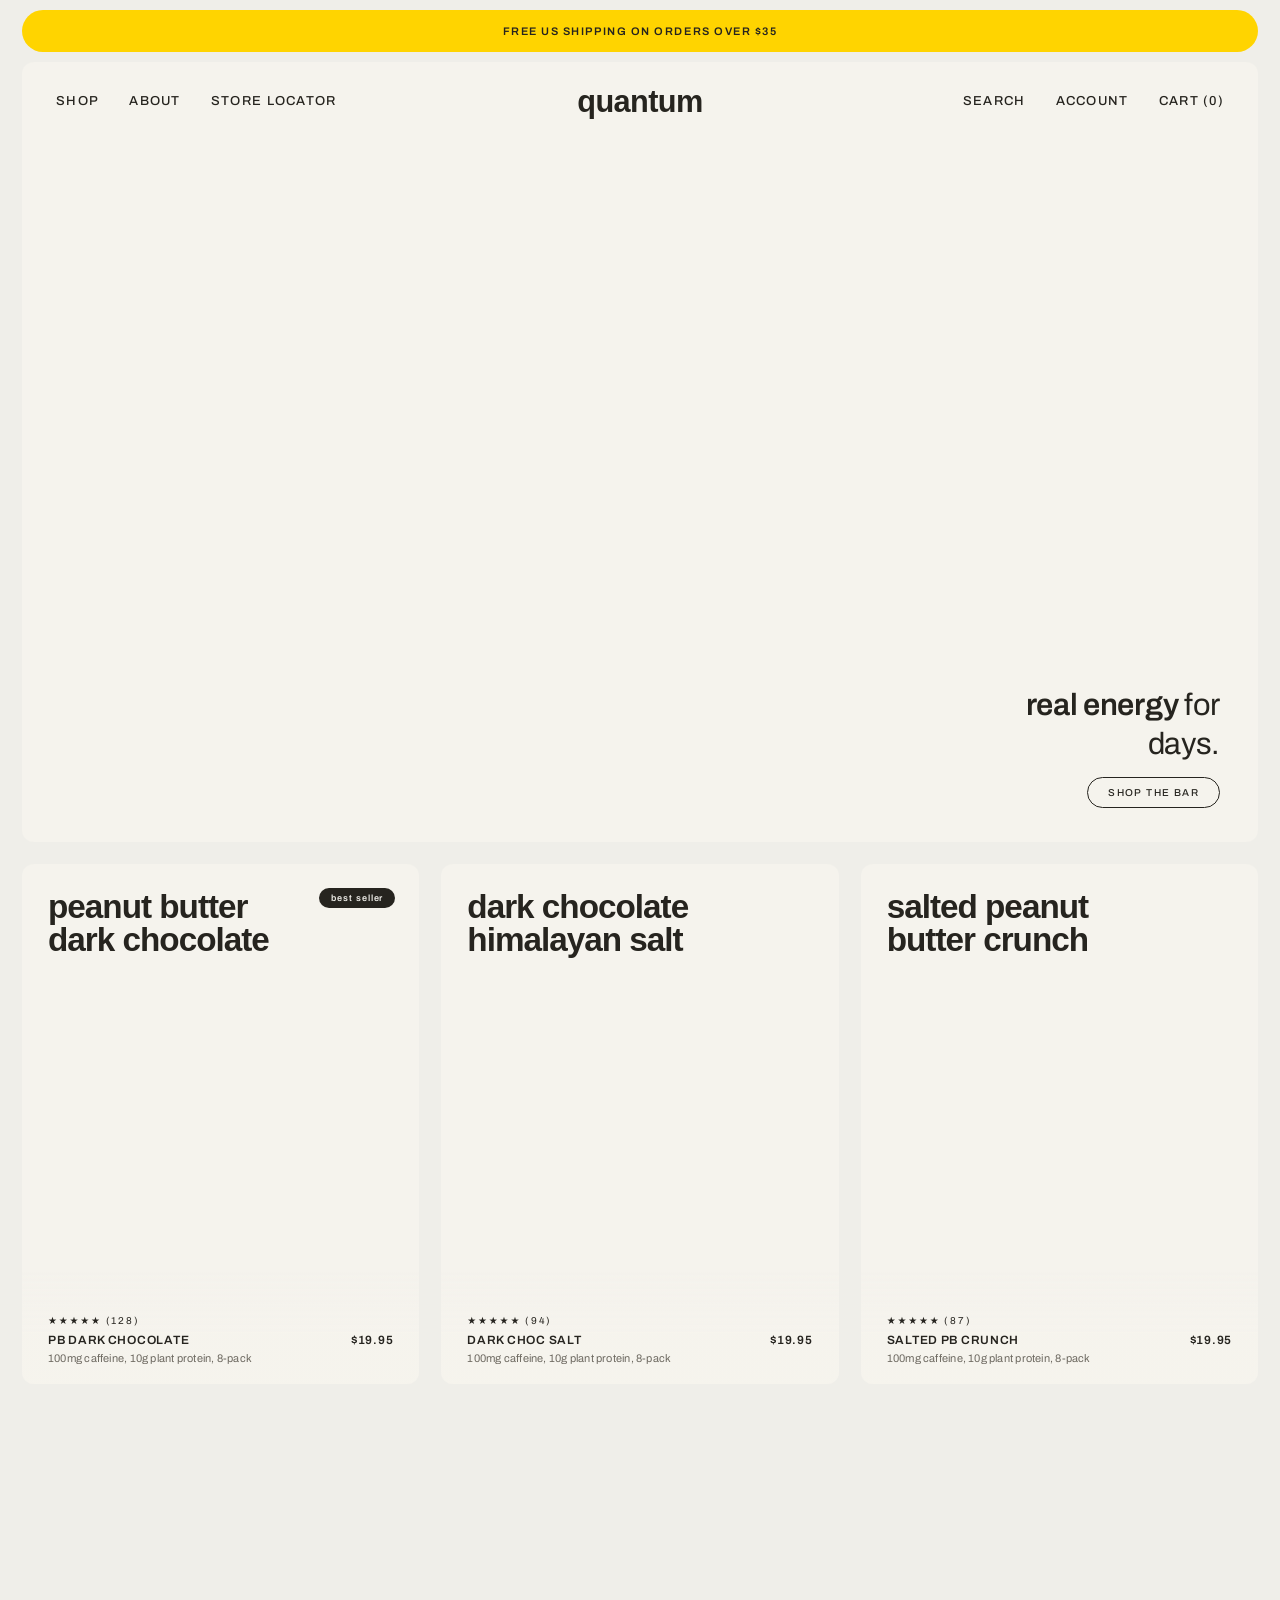
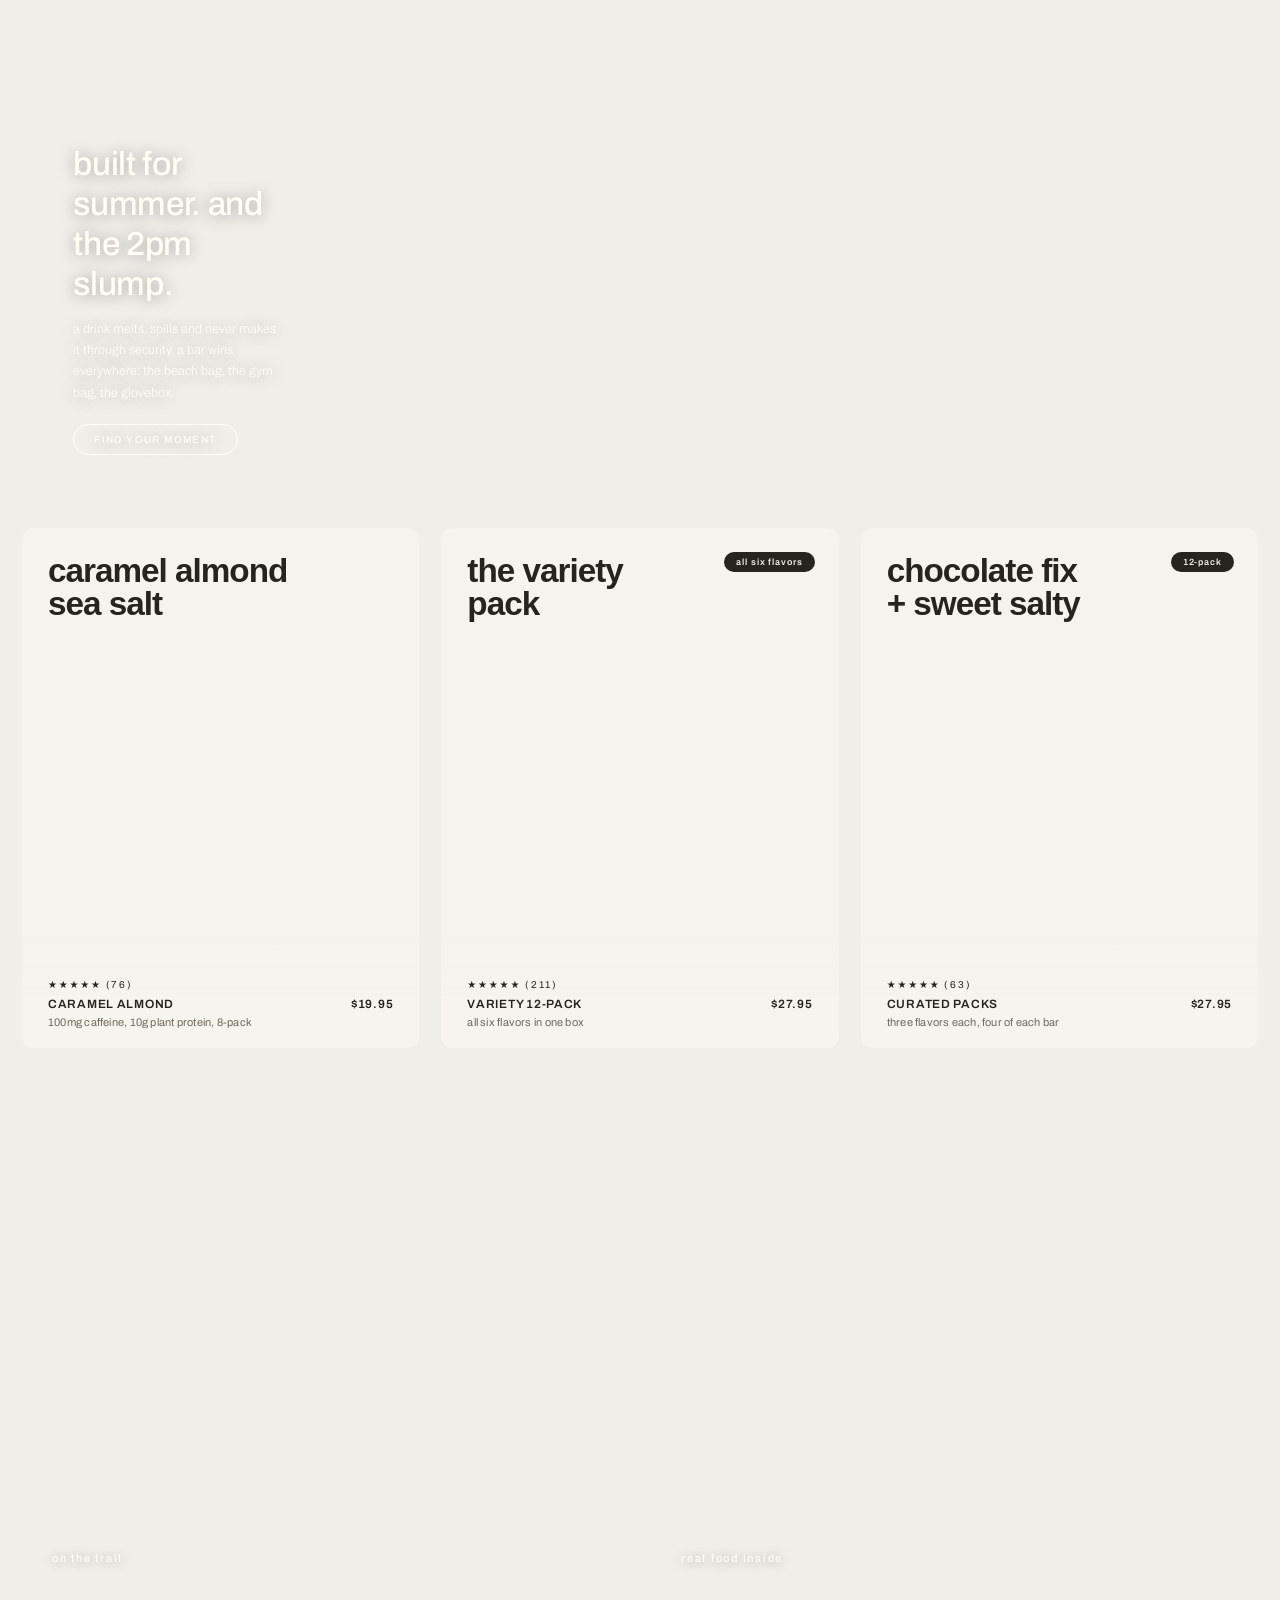
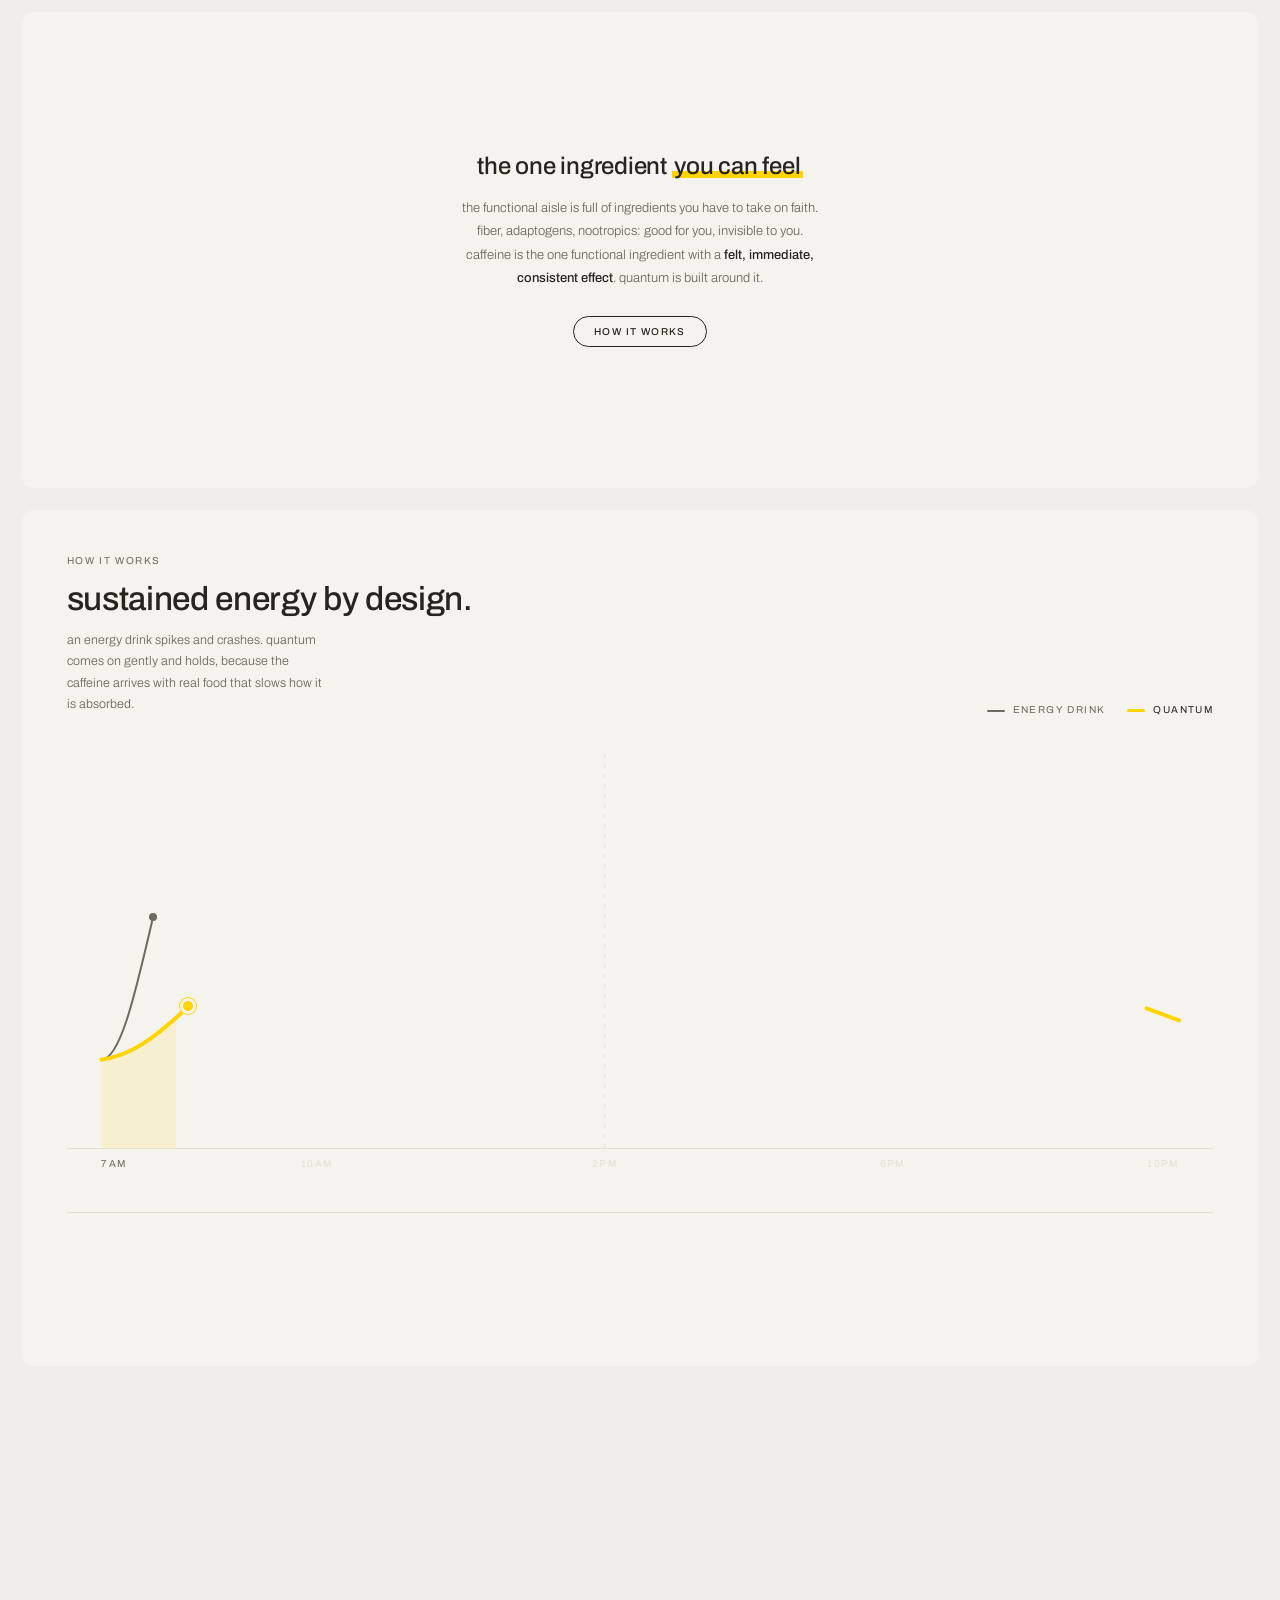
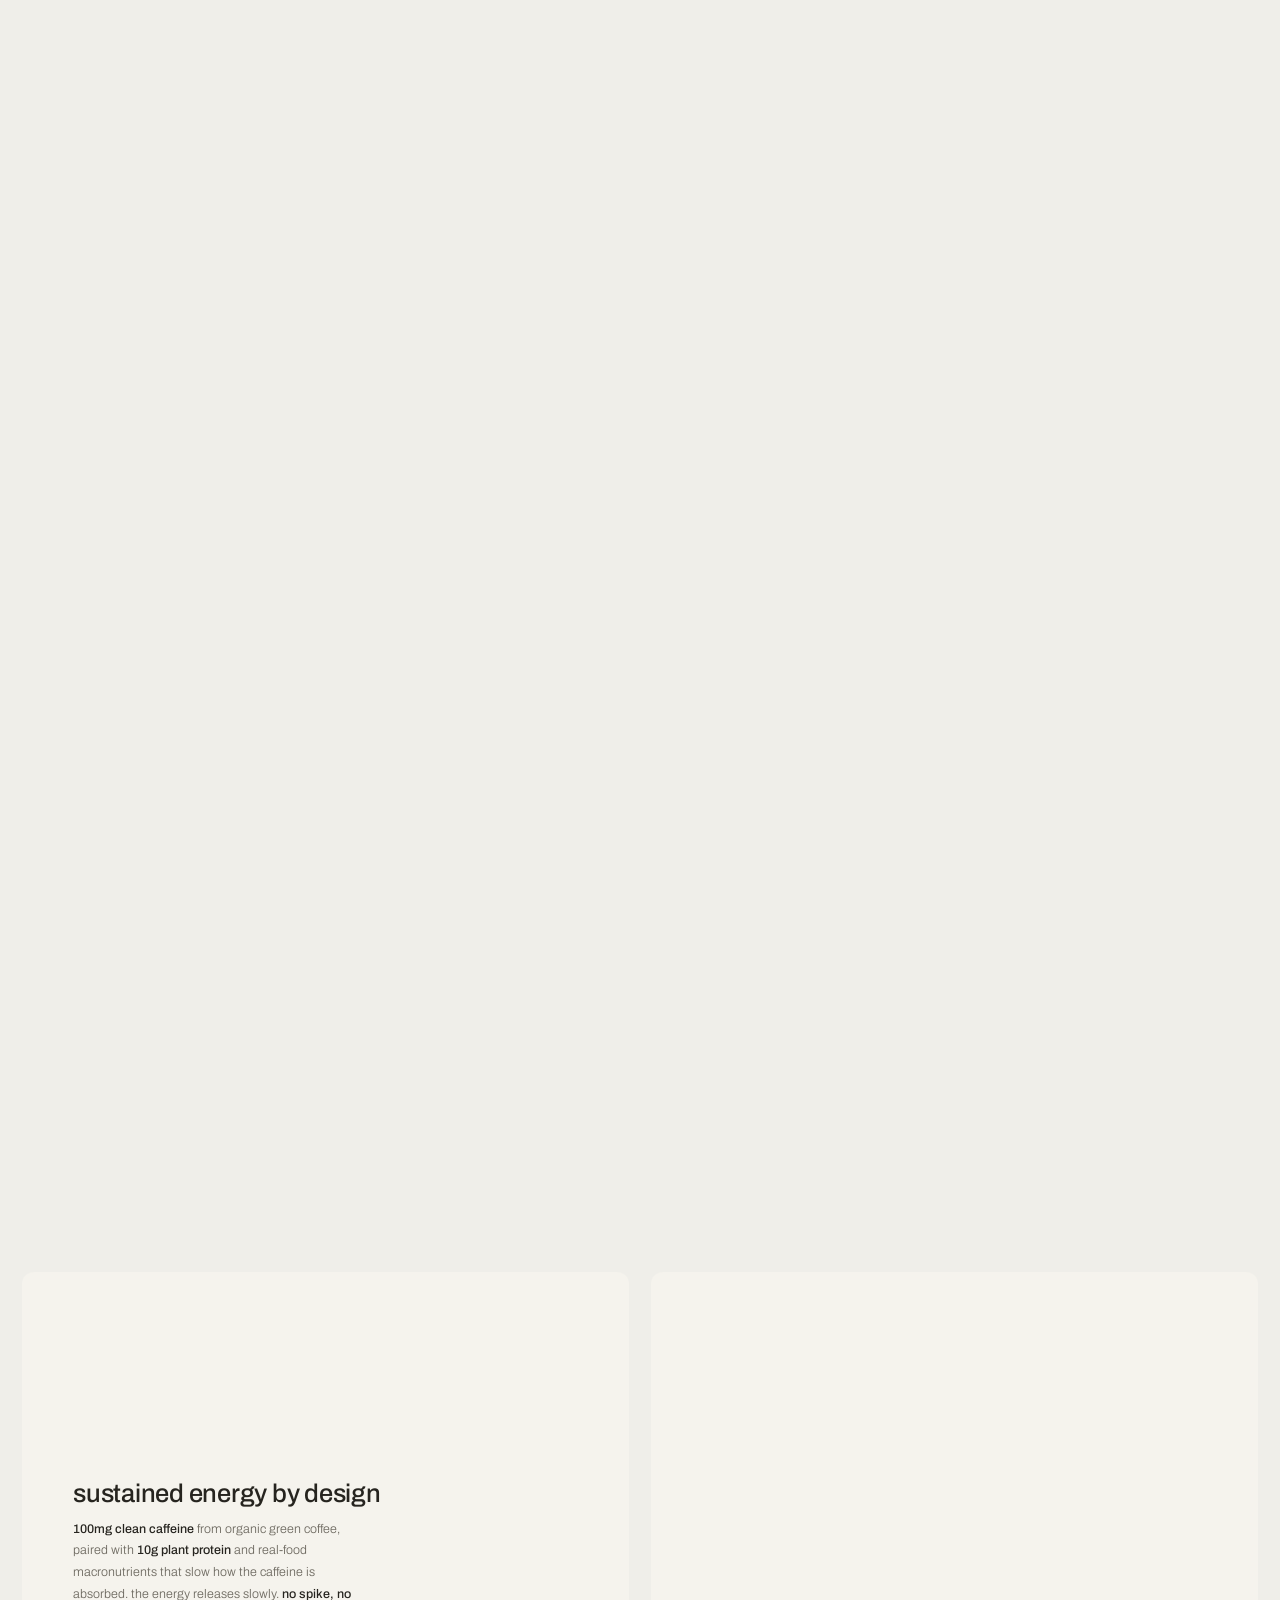
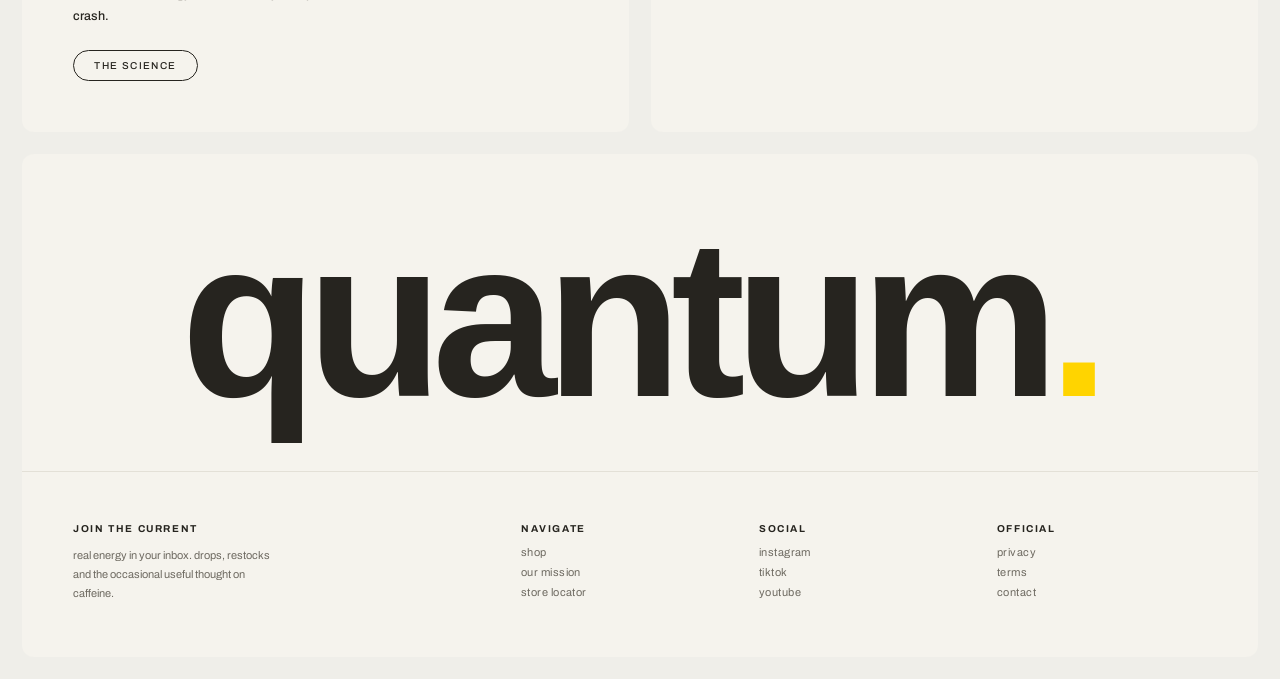
==== commit d44ed726: "Homepage shop links and buy pills open the product page Co-Authored-By: Claude Fable 5.1 <noreply@an" ====
--- a/index.html
+++ b/index.html
@@ -15,13 +15,13 @@
 
 <section class="hero-card">
   <nav class="site-nav">
-    <div class="links left"><a href="#">shop</a><a href="#">about</a><a href="#">store locator</a></div>
+    <div class="links left"><a href="product.html">shop</a><a href="#">about</a><a href="#">store locator</a></div>
     <div class="wordmark">quantum</div>
     <div class="links right"><a href="#">search</a><a href="#">account</a><a href="#">cart (0)</a></div>
   </nav>
   <div class="hero-caption">
     <h1><b>real energy</b> for days.</h1>
-    <a class="pill" href="#">shop the bar</a>
+    <a class="pill" href="product.html">shop the bar</a>
   </div>
 </section>
 
@@ -36,7 +36,7 @@
       <div class="meta"><span>pb dark chocolate</span><span>$19.95</span></div>
       <div class="desc">100mg caffeine, 10g plant protein, 8-pack</div>
     </div>
-    <a class="buy" href="#">buy pb dark chocolate - $19.95</a>
+    <a class="buy" href="product.html">buy pb dark chocolate - $19.95</a>
   </div>
   <div class="tile swap">
     <div class="bg" style="background-image:url('https://images.portal.soot.com/generated/8382b0a5-110a-4354-98a3-7f238e8f13b6/d6b031a7-8394-4736-a2d2-1e7ef2762377-1784191153162.jpg')"></div>
@@ -47,7 +47,7 @@
       <div class="meta"><span>dark choc salt</span><span>$19.95</span></div>
       <div class="desc">100mg caffeine, 10g plant protein, 8-pack</div>
     </div>
-    <a class="buy" href="#">buy dark choc salt - $19.95</a>
+    <a class="buy" href="product.html">buy dark choc salt - $19.95</a>
   </div>
   <div class="tile swap">
     <div class="bg" style="background-image:url('https://images.portal.soot.com/generated/8382b0a5-110a-4354-98a3-7f238e8f13b6/1aa6ea51-6dfd-4072-b351-594056f6d473-1784191176094.jpg')"></div>
@@ -58,7 +58,7 @@
       <div class="meta"><span>salted pb crunch</span><span>$19.95</span></div>
       <div class="desc">100mg caffeine, 10g plant protein, 8-pack</div>
     </div>
-    <a class="buy" href="#">buy salted pb crunch - $19.95</a>
+    <a class="buy" href="product.html">buy salted pb crunch - $19.95</a>
   </div>
 </section>
 
@@ -80,7 +80,7 @@
       <div class="meta"><span>caramel almond</span><span>$19.95</span></div>
       <div class="desc">100mg caffeine, 10g plant protein, 8-pack</div>
     </div>
-    <a class="buy" href="#">buy caramel almond - $19.95</a>
+    <a class="buy" href="product.html">buy caramel almond - $19.95</a>
   </div>
   <div class="tile swap">
     <div class="bg" style="background-image:url('https://images.portal.soot.com/generated/8382b0a5-110a-4354-98a3-7f238e8f13b6/cbc21199-72df-4d8b-8316-527b122f4bf0-1784191222421.jpg')"></div>
@@ -92,7 +92,7 @@
       <div class="meta"><span>variety 12-pack</span><span>$27.95</span></div>
       <div class="desc">all six flavors in one box</div>
     </div>
-    <a class="buy" href="#">buy the variety pack - $27.95</a>
+    <a class="buy" href="product.html">buy the variety pack - $27.95</a>
   </div>
   <div class="tile swap">
     <div class="bg" style="background-image:url('https://images.portal.soot.com/generated/8382b0a5-110a-4354-98a3-7f238e8f13b6/86c8f8f7-154c-4ebf-a671-47f1f4a64772-1784191242559.jpg')"></div>
@@ -104,7 +104,7 @@
       <div class="meta"><span>curated packs</span><span>$27.95</span></div>
       <div class="desc">three flavors each, four of each bar</div>
     </div>
-    <a class="buy" href="#">buy curated packs - $27.95</a>
+    <a class="buy" href="product.html">buy curated packs - $27.95</a>
   </div>
 </section>
 
@@ -178,7 +178,7 @@
     </div>
     <div>
       <h4>navigate</h4>
-      <a href="#">shop</a><a href="#">our mission</a><a href="#">store locator</a>
+      <a href="product.html">shop</a><a href="#">our mission</a><a href="#">store locator</a>
     </div>
     <div>
       <h4>social</h4>
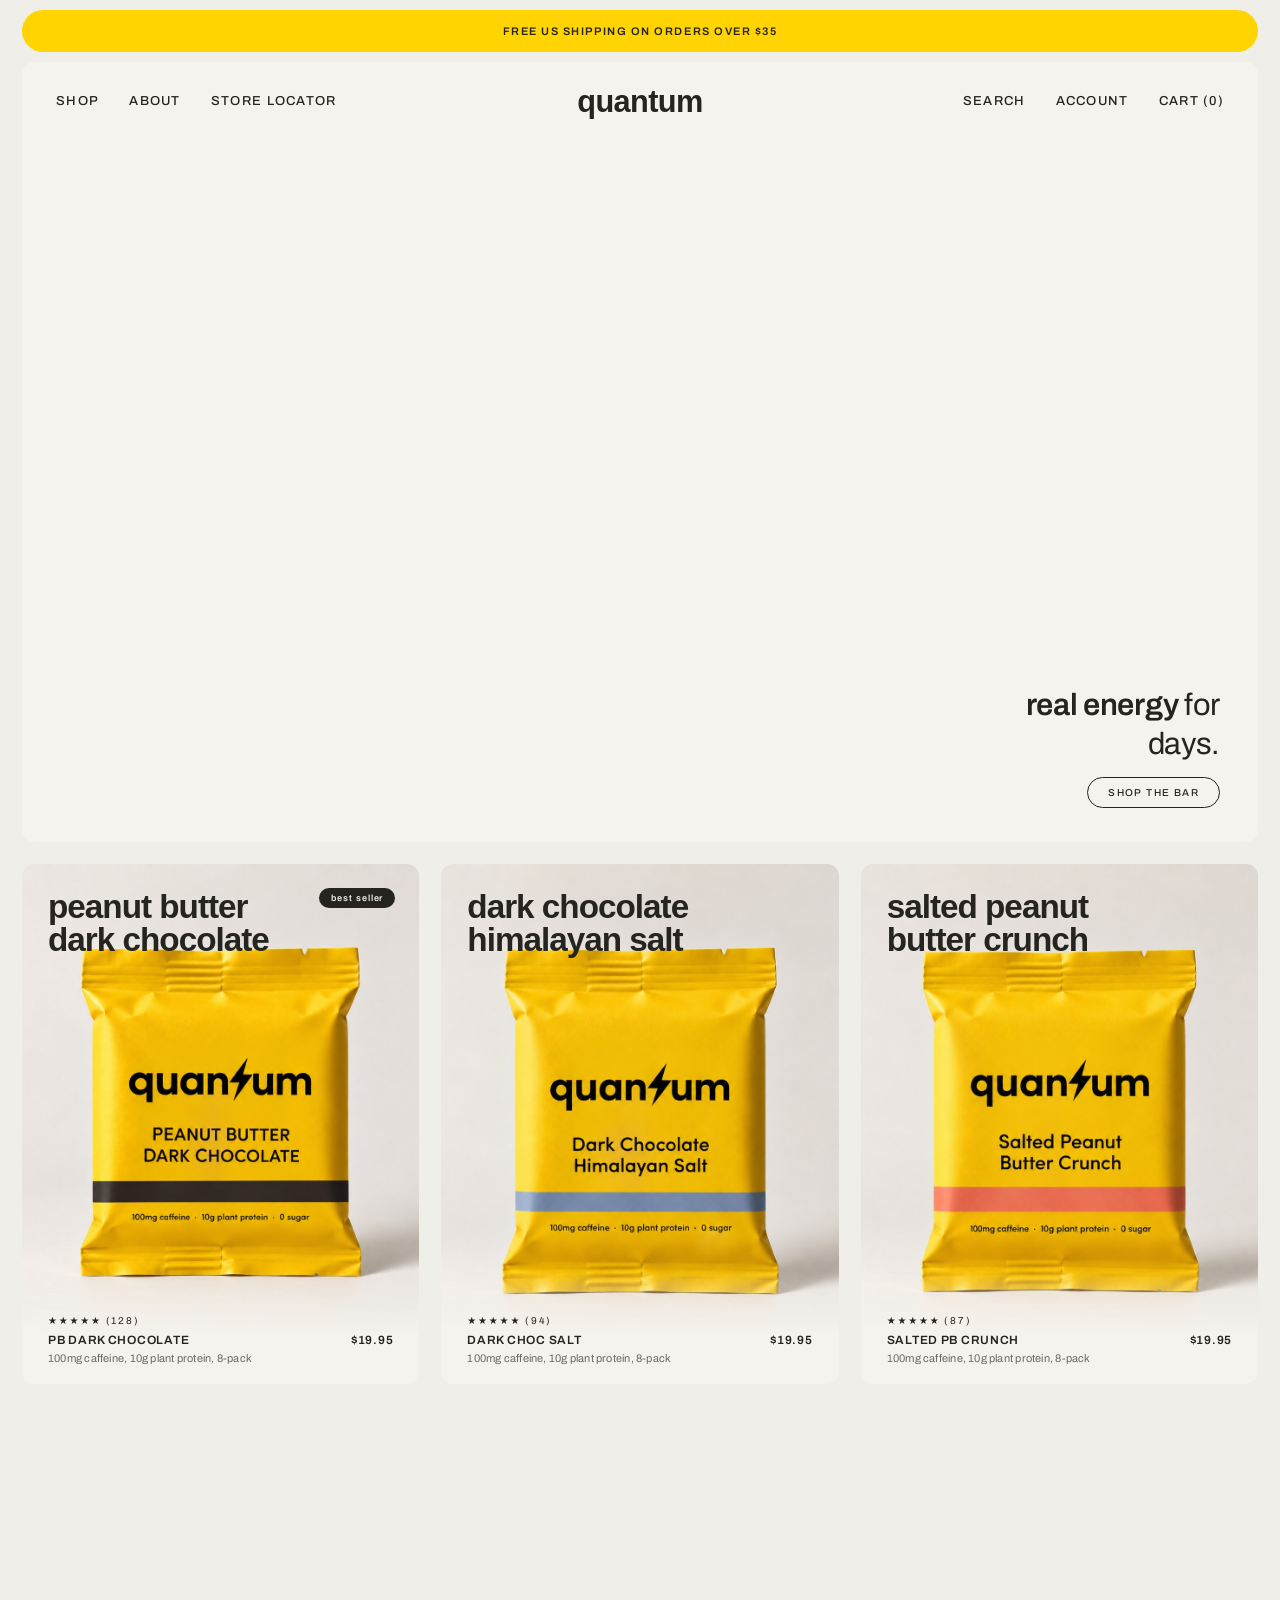
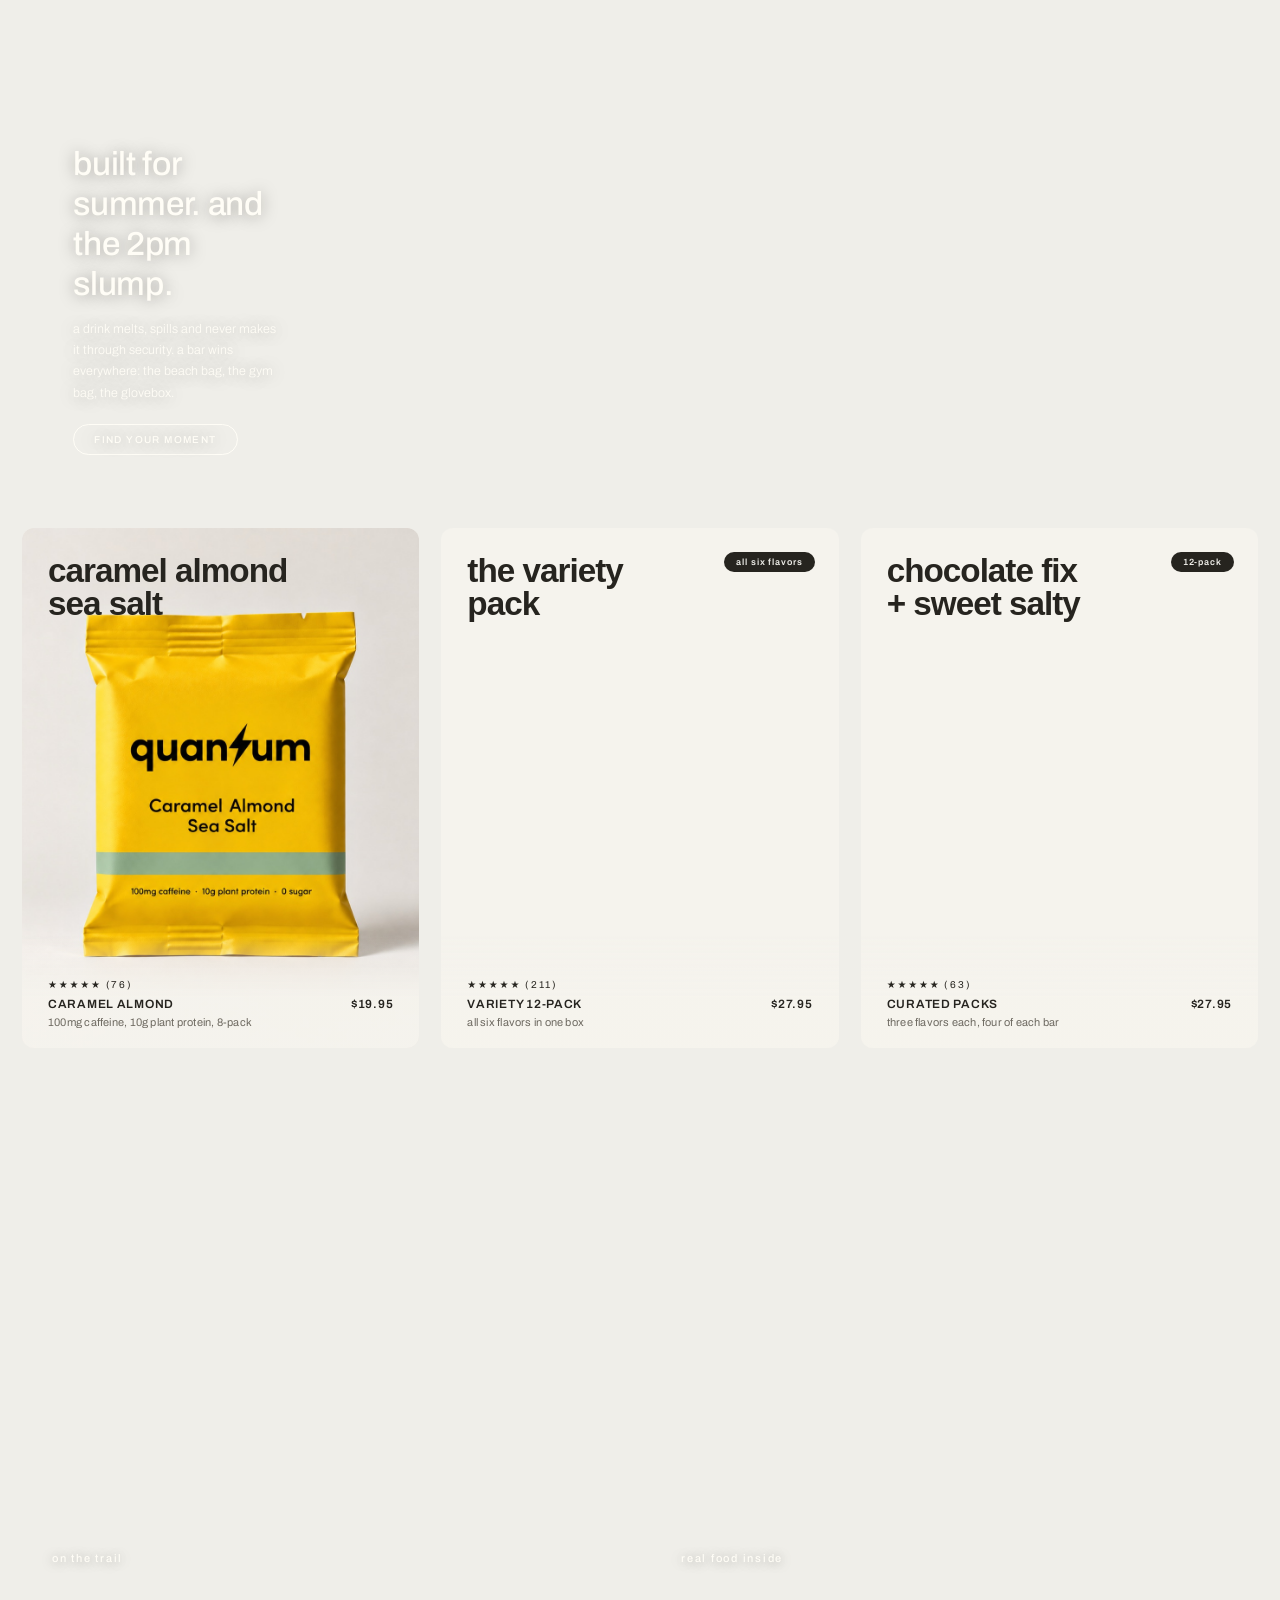
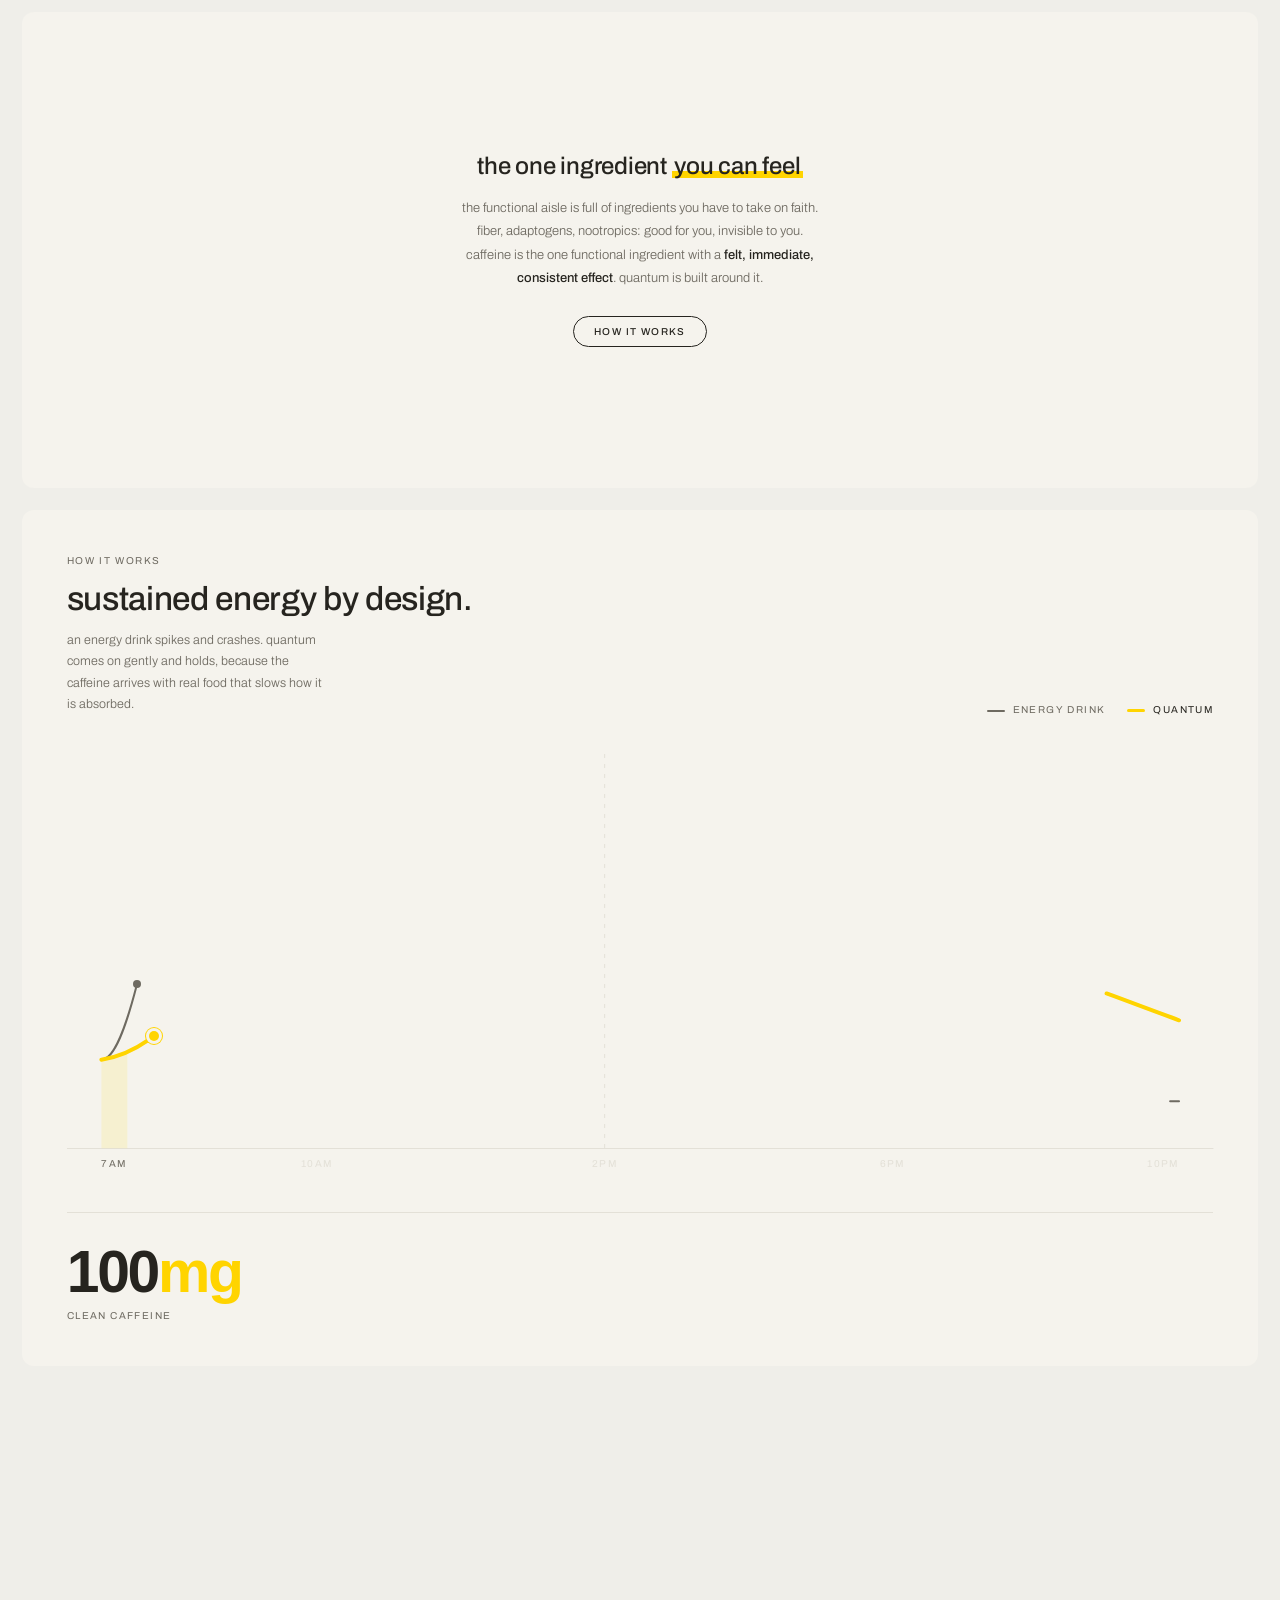
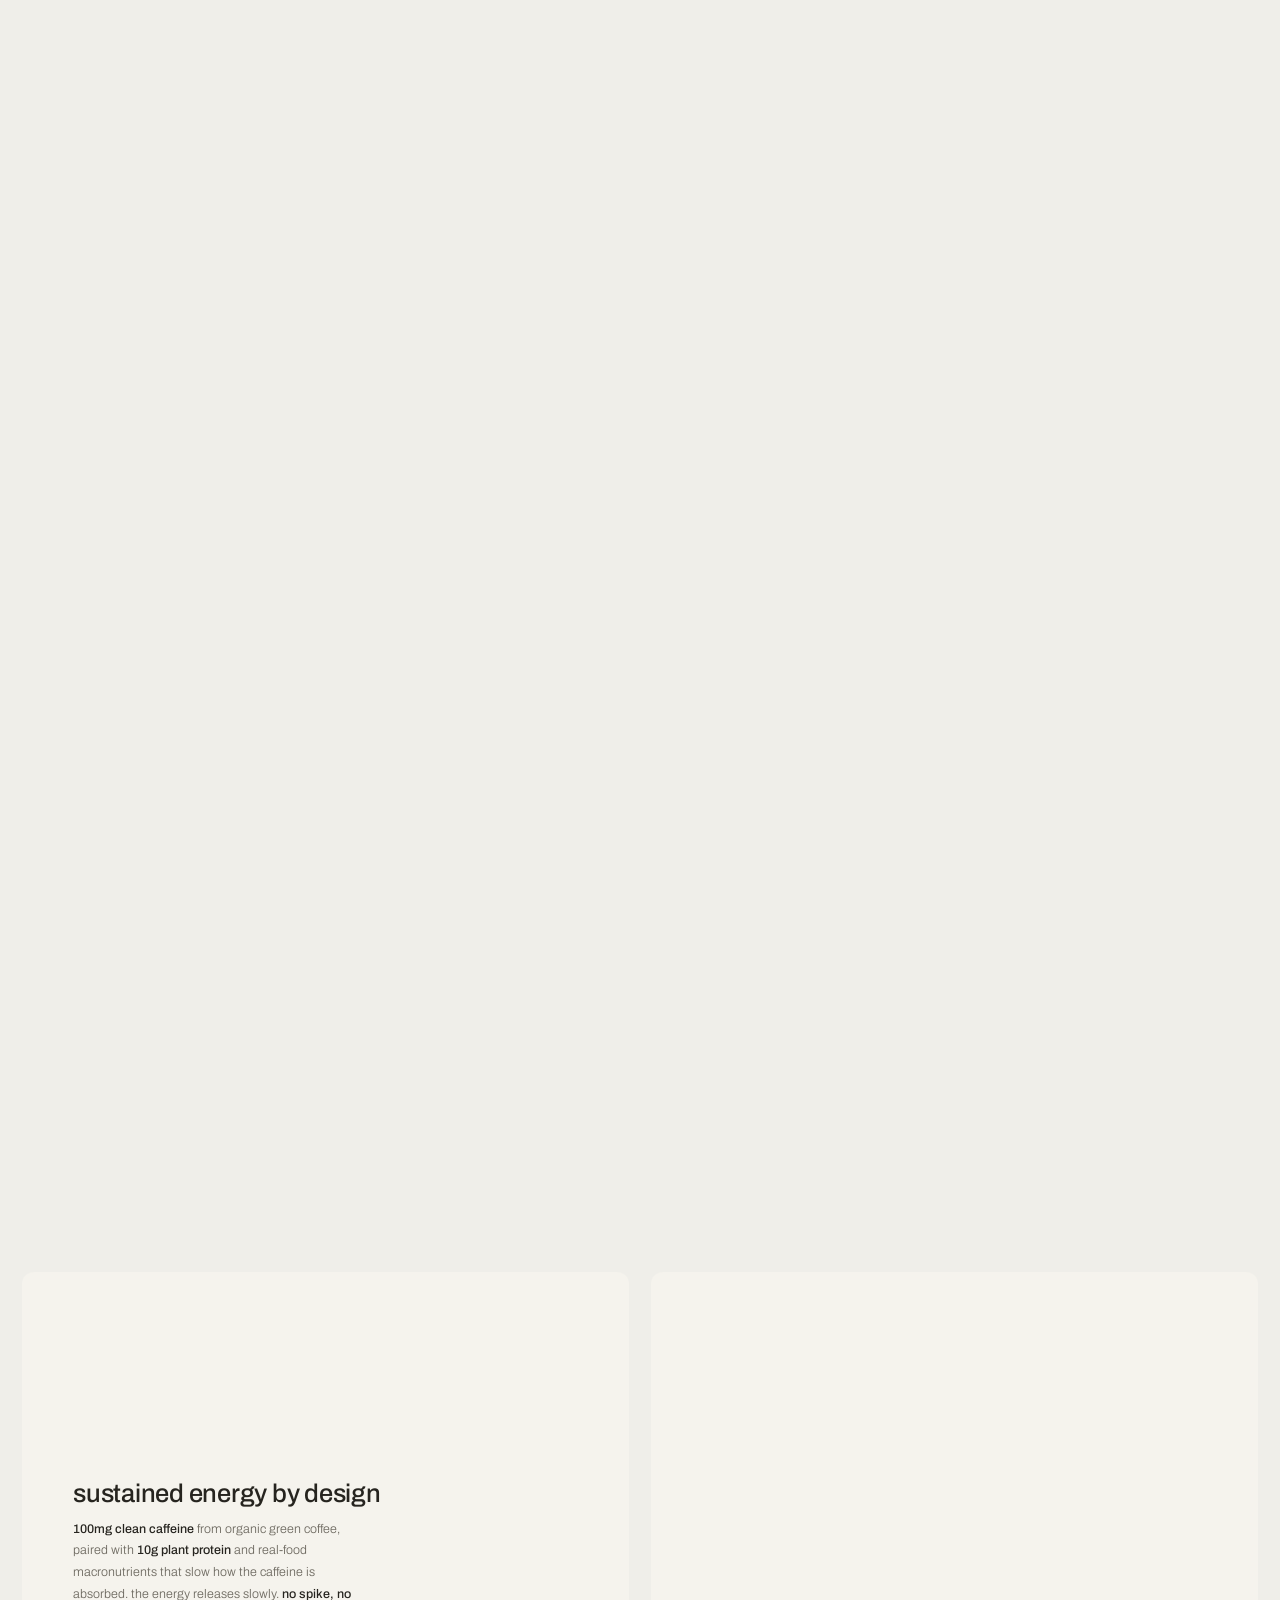
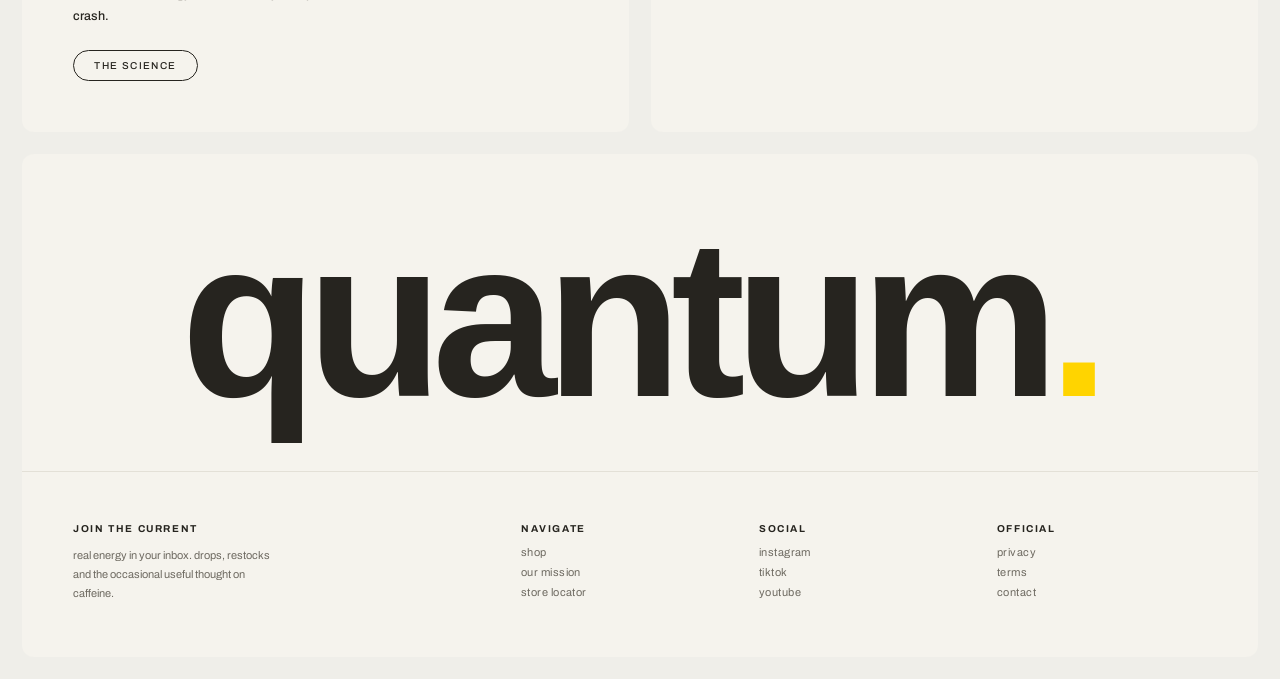
==== commit 7002dee6: "Real GPT packshots for the four flavors, served from the repo instead of hotlinks Co-Authored-By: Cl" ====
--- a/index.html
+++ b/index.html
@@ -27,7 +27,7 @@
 
 <section class="tiles">
   <div class="tile swap">
-    <div class="bg" style="background-image:url('https://images.portal.soot.com/generated/8382b0a5-110a-4354-98a3-7f238e8f13b6/5c76a36b-6530-42b4-a963-3237ad2fc072-1784192973255.jpg')"></div>
+    <div class="bg" style="background-image:url('images/pack-pb-dark-chocolate.jpg')"></div>
     <div class="bg-hover" style="background-image:url('https://images.portal.soot.com/generated/8382b0a5-110a-4354-98a3-7f238e8f13b6/38319881-cdf3-45c6-a02e-500b66343fa6-1784297603916.jpg')"></div>
     <div class="big">peanut butter<br>dark chocolate</div>
     <div class="new">best seller</div>
@@ -39,7 +39,7 @@
     <a class="buy" href="product.html">buy pb dark chocolate - $19.95</a>
   </div>
   <div class="tile swap">
-    <div class="bg" style="background-image:url('https://images.portal.soot.com/generated/8382b0a5-110a-4354-98a3-7f238e8f13b6/d6b031a7-8394-4736-a2d2-1e7ef2762377-1784191153162.jpg')"></div>
+    <div class="bg" style="background-image:url('images/pack-dark-chocolate-himalayan-salt.jpg')"></div>
     <div class="bg-hover" style="background-image:url('https://images.portal.soot.com/generated/8382b0a5-110a-4354-98a3-7f238e8f13b6/ef312429-b402-4021-851c-ac2aed56c398-1784297626084.jpg')"></div>
     <div class="big">dark chocolate<br>himalayan salt</div>
     <div class="bottom">
@@ -50,7 +50,7 @@
     <a class="buy" href="product.html">buy dark choc salt - $19.95</a>
   </div>
   <div class="tile swap">
-    <div class="bg" style="background-image:url('https://images.portal.soot.com/generated/8382b0a5-110a-4354-98a3-7f238e8f13b6/1aa6ea51-6dfd-4072-b351-594056f6d473-1784191176094.jpg')"></div>
+    <div class="bg" style="background-image:url('images/pack-salted-pb-crunch.jpg')"></div>
     <div class="bg-hover" style="background-image:url('https://images.portal.soot.com/generated/8382b0a5-110a-4354-98a3-7f238e8f13b6/904ea52f-8c7b-4457-9515-d1af202f2d90-1784297648799.jpg')"></div>
     <div class="big">salted peanut<br>butter crunch</div>
     <div class="bottom">
@@ -72,7 +72,7 @@
 
 <section class="tiles">
   <div class="tile swap">
-    <div class="bg" style="background-image:url('https://images.portal.soot.com/generated/8382b0a5-110a-4354-98a3-7f238e8f13b6/5b458b1a-6507-4df3-aef7-cf3b01d531ec-1784191198392.jpg')"></div>
+    <div class="bg" style="background-image:url('images/pack-caramel-almond-sea-salt.jpg')"></div>
     <div class="bg-hover" style="background-image:url('https://images.portal.soot.com/generated/8382b0a5-110a-4354-98a3-7f238e8f13b6/9c153407-0fd7-49c6-91ed-b317d0d5da78-1784191913764.jpg')"></div>
     <div class="big">caramel almond<br>sea salt</div>
     <div class="bottom">
--- a/styles.css
+++ b/styles.css
@@ -302,3 +302,264 @@
   .foot-grid h4{font-size:10px;letter-spacing:.16em;text-transform:uppercase;color:var(--ink);margin-bottom:12px}
   .foot-grid a{display:block;margin-bottom:8px;text-transform:lowercase;letter-spacing:.04em}
   .foot-grid p{line-height:1.7;max-width:34ch;text-transform:lowercase}
+
+  /* product page */
+  .site-nav.plain{
+    position:sticky;top:0;z-index:60;
+    color:var(--ink);text-shadow:none;background:var(--page);
+    padding:16px 12px;margin-bottom:2px;
+  }
+  .pdp-stage{
+    --accent:var(--yellow);--tint:var(--card);
+    display:grid;gap:var(--gutter);grid-template-columns:1fr;
+  }
+  @media(min-width:900px){.pdp-stage{grid-template-columns:1.15fr 1fr}}
+  .gallery{display:grid;gap:12px;grid-template-rows:auto auto}
+  .gallery .main{
+    position:relative;border-radius:var(--radius);overflow:hidden;
+    background:var(--tint);aspect-ratio:4/5;max-height:min(78svh,760px);
+    transition:background-color .5s ease;
+  }
+  .gallery .main img{position:absolute;inset:0;width:100%;height:100%;object-fit:cover;transition:opacity .35s ease}
+  .gallery .main img.fade{opacity:0}
+  .gallery .thumbs{display:grid;grid-template-columns:repeat(4,1fr);gap:12px}
+  .gallery .thumbs button{
+    border:0;padding:0;cursor:pointer;border-radius:8px;overflow:hidden;aspect-ratio:1;
+    background:var(--tint);opacity:.55;transition:opacity .25s ease,box-shadow .25s ease;
+  }
+  .gallery .thumbs button img{width:100%;height:100%;object-fit:cover;display:block}
+  .gallery .thumbs button.on{opacity:1;box-shadow:0 0 0 2px var(--accent)}
+  .buy-panel{
+    background:var(--tint);border-radius:var(--radius);
+    padding:clamp(26px,3.4vw,46px);display:flex;flex-direction:column;gap:22px;
+    transition:background-color .5s ease;
+  }
+  .buy-panel .eyebrow{font-size:10px;letter-spacing:.16em;text-transform:uppercase;color:var(--ink-soft)}
+  .buy-panel h1{
+    font-family:'Archivo Expanded',sans-serif;font-weight:700;text-transform:lowercase;
+    font-size:clamp(28px,3vw,42px);letter-spacing:-.03em;line-height:1;margin-top:8px;
+  }
+  .buy-panel .outcome{font-size:15px;font-weight:400;line-height:1.5;text-transform:lowercase;margin-top:12px}
+  .buy-panel .outcome em{font-style:normal;background:linear-gradient(transparent 68%, var(--accent) 68%, var(--accent) 96%, transparent 96%);padding:0 .1em;transition:background .5s ease}
+  .buy-panel .rating{display:flex;gap:10px;align-items:baseline;font-size:11px;letter-spacing:.06em;text-transform:lowercase;color:var(--ink-soft);margin-top:10px}
+  .buy-panel .rating b{letter-spacing:.18em;color:var(--ink);font-weight:400}
+  .facts{display:grid;grid-template-columns:repeat(3,1fr);gap:12px;border-top:1px solid var(--line);border-bottom:1px solid var(--line);padding:16px 0}
+  .facts b{display:block;font-family:'Archivo Expanded',sans-serif;font-weight:700;font-size:clamp(18px,1.8vw,24px);letter-spacing:-.03em;line-height:1}
+  .facts b i{font-style:normal;color:var(--accent);transition:color .5s ease}
+  .facts span{display:block;margin-top:6px;font-size:10px;letter-spacing:.12em;text-transform:uppercase;color:var(--ink-soft)}
+  .flavors h4,.plan h4,.qty h4{font-size:10px;letter-spacing:.16em;text-transform:uppercase;color:var(--ink-soft);margin-bottom:10px}
+  .flavors h4 span{color:var(--ink);text-transform:lowercase;letter-spacing:.02em;font-size:11px;margin-left:8px}
+  .chips{display:flex;flex-wrap:wrap;gap:8px}
+  .chips button{
+    display:inline-flex;align-items:center;gap:8px;cursor:pointer;
+    font-family:inherit;font-size:11px;letter-spacing:.04em;text-transform:lowercase;color:var(--ink);
+    background:var(--card-light);border:1px solid var(--line);border-radius:999px;padding:9px 14px 9px 10px;
+    transition:border-color .25s ease,background .25s ease;
+  }
+  .chips button i{width:12px;height:12px;border-radius:50%;background:var(--c);display:inline-block}
+  .chips button.on{border-color:var(--ink);background:#FFFFFF}
+  .plan .opts{display:grid;grid-template-columns:1fr 1fr;gap:8px}
+  .plan label{
+    display:block;cursor:pointer;border:1px solid var(--line);border-radius:10px;padding:14px 16px;
+    background:var(--card-light);transition:border-color .25s ease,background .25s ease;
+  }
+  .plan label.on{border-color:var(--ink);background:#FFFFFF}
+  .plan label input{display:none}
+  .plan label b{display:block;font-size:12px;font-weight:600;letter-spacing:.06em;text-transform:uppercase}
+  .plan label span{display:block;font-size:11px;color:var(--ink-soft);margin-top:4px;text-transform:lowercase}
+  .plan label .save{color:var(--ink);background:linear-gradient(transparent 68%, var(--accent) 68%, var(--accent) 96%, transparent 96%);display:inline;padding:0 .1em}
+  .cta-row{display:grid;grid-template-columns:auto 1fr;gap:10px;align-items:stretch}
+  .qty-box{display:inline-flex;align-items:center;border:1px solid var(--line);border-radius:999px;background:var(--card-light)}
+  .qty-box button{border:0;background:none;width:40px;height:52px;font-size:16px;cursor:pointer;color:var(--ink);font-family:inherit}
+  .qty-box output{min-width:22px;text-align:center;font-size:13px;font-weight:600}
+  .add{
+    display:flex;align-items:center;justify-content:space-between;gap:16px;
+    background:var(--ink);color:var(--page);border-radius:999px;padding:0 26px;
+    font-size:12px;font-weight:600;letter-spacing:.1em;text-transform:uppercase;
+    transition:transform .3s cubic-bezier(.4,0,.2,1),filter .2s ease;
+  }
+  .add:hover{filter:brightness(1.15);transform:translateY(-1px)}
+  .add span{white-space:nowrap}
+  @media(max-width:430px){.add{padding:0 18px;font-size:11px}}
+  .buy-panel .store{font-size:11px;letter-spacing:.06em;text-transform:lowercase;color:var(--ink-soft);text-align:center;text-decoration:underline;text-underline-offset:3px}
+  .badges{display:flex;flex-wrap:wrap;gap:6px 14px;font-size:10px;letter-spacing:.12em;text-transform:uppercase;color:var(--ink-soft);padding-top:18px;border-top:1px solid var(--line)}
+  .badges span::before{content:"";display:inline-block;width:6px;height:6px;border-radius:50%;background:var(--accent);margin-right:7px;vertical-align:1px;transition:background .5s ease}
+  .buy-panel .desc{font-size:12.5px;font-weight:300;line-height:1.75;color:var(--ink-soft);text-transform:lowercase;max-width:44ch}
+  .buy-panel .desc b{font-weight:500;color:var(--ink)}
+
+  /* sticky buy bar, mobile */
+  .buy-bar{
+    position:fixed;left:var(--gutter);right:var(--gutter);bottom:14px;z-index:70;
+    display:none;align-items:center;justify-content:space-between;gap:12px;
+    background:#FFFFFF;border-radius:999px;padding:8px 8px 8px 20px;
+    box-shadow:0 12px 34px rgba(38,36,31,.18);
+    transform:translateY(130%);transition:transform .4s cubic-bezier(.4,0,.2,1);
+  }
+  .buy-bar.show{transform:none}
+  .buy-bar .who{font-size:11px;letter-spacing:.04em;text-transform:lowercase;line-height:1.3}
+  .buy-bar .who b{display:block;font-weight:600;letter-spacing:.08em;text-transform:uppercase;font-size:10px}
+  .buy-bar .add{padding:14px 20px;font-size:11px}
+  @media(max-width:759px){.buy-bar{display:flex}}
+
+  /* the three numbers, repeated */
+  .nums-grid{display:grid;gap:var(--gutter);margin-top:var(--gutter);grid-template-columns:1fr}
+  @media(min-width:760px){.nums-grid{grid-template-columns:repeat(3,1fr)}}
+  .nums-grid .cell{
+    background:var(--card);border-radius:var(--radius);padding:clamp(30px,3.4vw,46px);
+    min-height:300px;display:flex;flex-direction:column;justify-content:space-between;gap:30px;
+  }
+  .nums-grid b{font-family:'Archivo Expanded',sans-serif;font-weight:700;font-size:clamp(56px,7vw,110px);letter-spacing:-.05em;line-height:.9}
+  .nums-grid b i{font-style:normal;color:var(--yellow)}
+  .nums-grid p{font-size:12.5px;font-weight:300;line-height:1.7;color:var(--ink-soft);text-transform:lowercase;max-width:30ch}
+  .nums-grid p strong{font-weight:500;color:var(--ink)}
+
+  /* cross-sell strip */
+  .strip-head{display:flex;justify-content:space-between;align-items:baseline;margin:calc(var(--gutter)*2) 4px 0}
+  .strip-head h3{font-weight:500;font-size:clamp(18px,1.9vw,24px);text-transform:lowercase;letter-spacing:-.01em}
+  .strip-head a{font-size:10px;letter-spacing:.14em;text-transform:uppercase;color:var(--ink-soft)}
+
+  /* block 5: ingredient flex */
+  .ingredients{margin-top:var(--gutter);background:var(--card);border-radius:var(--radius);padding:clamp(26px,3.5vw,48px)}
+  .ingredients .head{display:flex;justify-content:space-between;align-items:flex-end;gap:18px 32px;flex-wrap:wrap;margin-bottom:clamp(24px,3vw,40px)}
+  .ingredients .head h2{font-weight:500;font-size:clamp(22px,2.6vw,34px);text-transform:lowercase;letter-spacing:-.01em;line-height:1.15;margin-bottom:10px}
+  .ingredients .head p{font-size:12.5px;font-weight:300;line-height:1.7;color:var(--ink-soft);max-width:40ch;text-transform:lowercase}
+  .ingredients .key{display:flex;gap:18px;font-size:10px;letter-spacing:.14em;text-transform:uppercase;color:var(--ink-soft);white-space:nowrap}
+  .ingredients .key span::before{content:"";display:inline-block;width:8px;height:8px;border-radius:50%;margin-right:8px;vertical-align:0;border:1.5px solid var(--ink-soft)}
+  .ingredients .key .yes::before{background:var(--yellow);border-color:var(--yellow)}
+  .ingredients .cols{display:grid;gap:var(--gutter);grid-template-columns:1fr}
+  @media(min-width:900px){.ingredients .cols{grid-template-columns:1.2fr .8fr}}
+  .ingredients details{border-top:1px solid var(--line)}
+  .ingredients details:last-of-type{border-bottom:1px solid var(--line)}
+  .ingredients summary{
+    list-style:none;cursor:pointer;display:grid;grid-template-columns:22px 1fr auto;align-items:center;gap:14px;
+    padding:16px 4px;font-size:14px;text-transform:lowercase;letter-spacing:-.005em;
+  }
+  .ingredients summary::-webkit-details-marker{display:none}
+  .ingredients summary i{width:8px;height:8px;border-radius:50%;border:1.5px solid var(--ink-soft);justify-self:center;display:block}
+  .ingredients details.feel summary i{background:var(--yellow);border-color:var(--yellow)}
+  .ingredients summary small{font-size:10px;letter-spacing:.12em;text-transform:uppercase;color:var(--ink-soft)}
+  .ingredients summary b{font-weight:500}
+  .ingredients summary::after{content:"+";font-size:16px;font-weight:300;color:var(--ink-soft);grid-column:3;margin-left:14px}
+  .ingredients details[open] summary::after{content:"\2212"}
+  .ingredients details .what{
+    display:grid;gap:8px 24px;grid-template-columns:1fr;padding:0 4px 18px 36px;
+    font-size:12.5px;font-weight:300;line-height:1.65;color:var(--ink-soft);text-transform:lowercase;
+  }
+  @media(min-width:760px){.ingredients details .what{grid-template-columns:1fr 1fr 1fr}}
+  .ingredients details .what span{display:block;font-size:10px;letter-spacing:.12em;text-transform:uppercase;color:var(--ink);margin-bottom:4px;font-weight:500}
+  .panel-box{background:var(--card-light);border-radius:10px;padding:clamp(20px,2.4vw,30px);align-self:start}
+  .panel-box h4{font-size:10px;letter-spacing:.16em;text-transform:uppercase;color:var(--ink-soft);margin-bottom:12px}
+  .panel-box p{font-size:12px;line-height:1.75;text-transform:lowercase;color:var(--ink)}
+  .panel-box .certs{display:flex;flex-wrap:wrap;gap:8px;margin-top:20px}
+  .panel-box .certs span{font-size:10px;letter-spacing:.12em;text-transform:uppercase;border:1px solid var(--line);border-radius:999px;padding:7px 12px;color:var(--ink)}
+
+  /* block 6: moment selector */
+  .moments{margin-top:var(--gutter);background:var(--card);border-radius:var(--radius);padding:clamp(26px,3.5vw,48px);overflow:hidden}
+  .moments .head{display:flex;justify-content:space-between;align-items:flex-end;gap:18px 32px;flex-wrap:wrap;margin-bottom:clamp(20px,2.6vw,32px)}
+  .moments .head h2{font-weight:500;font-size:clamp(22px,2.6vw,34px);text-transform:lowercase;letter-spacing:-.01em;line-height:1.15}
+  .moments .head p{font-size:12.5px;font-weight:300;line-height:1.7;color:var(--ink-soft);max-width:36ch;text-transform:lowercase}
+  .moment-tabs{display:flex;gap:8px;overflow-x:auto;scrollbar-width:none;margin:0 -4px;padding:0 4px 6px}
+  .moment-tabs::-webkit-scrollbar{display:none}
+  .moment-tabs button{
+    flex:none;cursor:pointer;font-family:inherit;font-size:11px;letter-spacing:.04em;text-transform:lowercase;color:var(--ink);
+    background:var(--card-light);border:1px solid var(--line);border-radius:999px;padding:11px 18px;
+    transition:border-color .25s ease,background .25s ease,color .25s ease;
+  }
+  .moment-tabs button.on{background:var(--ink);color:var(--page);border-color:var(--ink)}
+  .moment-stage{display:grid;gap:var(--gutter);grid-template-columns:1fr;margin-top:clamp(18px,2.4vw,28px)}
+  @media(min-width:760px){.moment-stage{grid-template-columns:1.25fr 1fr;align-items:stretch}}
+  .moment-stage .pic{position:relative;border-radius:10px;overflow:hidden;aspect-ratio:3/2;background:var(--card-light)}
+  .moment-stage .pic img{position:absolute;inset:0;width:100%;height:100%;object-fit:cover;transition:opacity .4s ease,transform 1.2s cubic-bezier(.2,.6,.2,1)}
+  .moment-stage .pic img.fade{opacity:0;transform:scale(1.03)}
+  .moment-stage .copy{display:flex;flex-direction:column;justify-content:flex-end;gap:14px;padding:6px 0}
+  .moment-stage .copy .when{font-size:10px;letter-spacing:.16em;text-transform:uppercase;color:var(--ink-soft)}
+  .moment-stage .copy h3{font-family:'Archivo Expanded',sans-serif;font-weight:700;font-size:clamp(26px,3vw,42px);letter-spacing:-.03em;line-height:1;text-transform:lowercase}
+  .moment-stage .copy p{font-size:13px;font-weight:300;line-height:1.7;color:var(--ink-soft);text-transform:lowercase;max-width:34ch;min-height:3.4em}
+  .moment-stage .copy .same{font-size:10px;letter-spacing:.14em;text-transform:uppercase;color:var(--ink);border-top:1px solid var(--line);padding-top:14px}
+  .moment-stage .copy .same i{font-style:normal;color:var(--yellow)}
+
+  /* block 8: comparison with wit */
+  .compare{margin-top:var(--gutter);background:var(--card);border-radius:var(--radius);padding:clamp(26px,3.5vw,48px)}
+  .compare .head{margin-bottom:clamp(20px,2.6vw,32px)}
+  .compare .head h2{font-weight:500;font-size:clamp(22px,2.6vw,34px);text-transform:lowercase;letter-spacing:-.01em;line-height:1.15;margin-bottom:10px}
+  .compare .head p{font-size:12.5px;font-weight:300;line-height:1.7;color:var(--ink-soft);max-width:44ch;text-transform:lowercase}
+  .compare .scroll{overflow-x:auto;scrollbar-width:none;margin:0 -4px;padding:0 4px}
+  .compare .scroll::-webkit-scrollbar{display:none}
+  .compare table{width:100%;min-width:560px;border-collapse:collapse;table-layout:fixed}
+  .compare th,.compare td{text-align:left;vertical-align:top;padding:16px 14px;border-top:1px solid var(--line);font-size:13px;font-weight:300;line-height:1.55;text-transform:lowercase}
+  .compare th{font-size:10px;letter-spacing:.14em;text-transform:uppercase;font-weight:500;color:var(--ink-soft);border-top:0;padding-top:0}
+  .compare td:first-child{font-weight:500;color:var(--ink);font-size:12px;letter-spacing:.04em;text-transform:uppercase;padding-left:0}
+  .compare th:first-child{padding-left:0}
+  .compare .q{background:var(--card-light);color:var(--ink);font-weight:400}
+  .compare th.q{color:var(--ink);border-radius:10px 10px 0 0;position:relative}
+  .compare th.q::after{content:"";position:absolute;left:14px;right:14px;bottom:0;height:3px;background:var(--yellow);border-radius:2px}
+  .compare tr:last-child td.q{border-radius:0 0 10px 10px}
+  .compare .foot{margin-top:18px;font-size:10px;letter-spacing:.12em;text-transform:uppercase;color:var(--ink-soft)}
+  @media(max-width:759px){
+    .compare th,.compare td{padding:12px 8px;font-size:12px}
+    .compare td:first-child,.compare th:first-child{padding-left:0}
+  }
+
+  /* block 9: social proof, static */
+  .proof{margin-top:var(--gutter);display:grid;gap:var(--gutter);grid-template-columns:1fr 1fr}
+  @media(min-width:760px){.proof{grid-template-columns:repeat(4,1fr)}}
+  .proof .cell{background:var(--card);border-radius:var(--radius);padding:clamp(22px,2.6vw,34px);display:flex;flex-direction:column;justify-content:space-between;gap:26px;min-height:260px}
+  .proof .stat{grid-column:span 2}
+  .proof .stat b{font-family:'Archivo Expanded',sans-serif;font-weight:700;font-size:clamp(48px,6vw,96px);letter-spacing:-.05em;line-height:.9}
+  .proof .stat b i{font-style:normal;color:var(--yellow)}
+  .proof .stat span{font-size:11px;letter-spacing:.14em;text-transform:uppercase;color:var(--ink-soft)}
+  .proof .stat .stars{font-size:14px;letter-spacing:.2em;color:var(--ink)}
+  .proof .quote{grid-column:span 2}
+  .proof .quote p{font-size:clamp(16px,1.6vw,21px);font-weight:400;line-height:1.35;letter-spacing:-.01em;text-transform:lowercase}
+  .proof .quote p em{font-style:normal;background:linear-gradient(transparent 68%, var(--yellow) 68%, var(--yellow) 96%, transparent 96%);padding:0 .1em}
+  .proof .quote cite{font-style:normal;font-size:10px;letter-spacing:.14em;text-transform:uppercase;color:var(--ink-soft)}
+  .proof .pic{border-radius:var(--radius);overflow:hidden;aspect-ratio:1;background-size:cover;background-position:center;position:relative;min-height:0}
+  .proof .pic span{position:absolute;left:18px;bottom:16px;font-size:10px;letter-spacing:.14em;text-transform:lowercase;color:#FFFDF6;text-shadow:0 1px 12px rgba(20,18,12,.4)}
+
+  /* block 7: taste */
+  .taste{display:grid;gap:var(--gutter);margin-top:var(--gutter);grid-template-columns:1fr}
+  @media(min-width:760px){.taste{grid-template-columns:1.1fr .9fr}}
+  .taste .photo{position:relative;border-radius:var(--radius);overflow:hidden;background:var(--card);aspect-ratio:4/5;max-height:min(80svh,720px)}
+  .taste .photo img{position:absolute;inset:0;width:100%;height:100%;object-fit:cover}
+  .taste .photo span{position:absolute;left:22px;bottom:20px;font-size:10px;letter-spacing:.14em;text-transform:lowercase;color:#FFFDF6;text-shadow:0 1px 12px rgba(20,18,12,.4)}
+  .taste .panel{background:var(--card);border-radius:var(--radius);padding:clamp(30px,3.6vw,52px);display:flex;flex-direction:column;justify-content:space-between;gap:34px}
+  .taste .panel .eyebrow{display:block;font-size:10px;letter-spacing:.16em;text-transform:uppercase;color:var(--ink-soft);margin-bottom:14px}
+  .taste .panel h2{font-weight:500;font-size:clamp(24px,2.8vw,38px);text-transform:lowercase;letter-spacing:-.015em;line-height:1.12}
+  .taste .panel h2 em{font-style:normal;background:linear-gradient(transparent 68%, var(--yellow) 68%, var(--yellow) 96%, transparent 96%);padding:0 .1em}
+  .taste .panel .story{font-size:13px;font-weight:300;line-height:1.75;color:var(--ink-soft);text-transform:lowercase;max-width:40ch;margin-top:16px}
+  .taste .panel .story b{font-weight:500;color:var(--ink)}
+  .taste .notes{border-top:1px solid var(--line);padding-top:22px}
+  .taste .notes h4{font-size:10px;letter-spacing:.16em;text-transform:uppercase;color:var(--ink-soft);margin-bottom:12px}
+  .taste .notes h4 span{color:var(--ink);text-transform:lowercase;letter-spacing:.02em;font-size:11px;margin-left:8px}
+  .taste .notes p{font-family:'Archivo Expanded',sans-serif;font-weight:600;font-size:clamp(16px,1.7vw,22px);letter-spacing:-.02em;line-height:1.3;text-transform:lowercase}
+  .taste .notes p i{font-style:normal;color:var(--yellow)}
+  .taste .strip{display:grid;grid-template-columns:1fr 1fr;gap:12px;margin-top:22px}
+  .taste .strip div{border-radius:8px;overflow:hidden;aspect-ratio:3/2;background:var(--card-light)}
+  .taste .strip img{width:100%;height:100%;object-fit:cover;display:block}
+
+  /* block 10: subscribe reprise */
+  .subscribe{margin-top:var(--gutter);background:var(--card);border-radius:var(--radius);padding:clamp(40px,6vw,90px) clamp(24px,4vw,60px);display:grid;gap:30px;grid-template-columns:1fr;align-items:center}
+  @media(min-width:900px){.subscribe{grid-template-columns:1.2fr .8fr}}
+  .subscribe .eyebrow{display:block;font-size:10px;letter-spacing:.16em;text-transform:uppercase;color:var(--ink-soft);margin-bottom:14px}
+  .subscribe h2{font-weight:500;font-size:clamp(24px,3vw,40px);text-transform:lowercase;letter-spacing:-.015em;line-height:1.12;max-width:20ch}
+  .subscribe h2 em{font-style:normal;background:linear-gradient(transparent 68%, var(--yellow) 68%, var(--yellow) 96%, transparent 96%);padding:0 .1em}
+  .subscribe .terms{display:grid;grid-template-columns:repeat(3,auto);gap:10px 26px;justify-content:start;margin-top:22px;font-size:11px;letter-spacing:.06em;text-transform:lowercase;color:var(--ink-soft)}
+  .subscribe .terms b{display:block;font-family:'Archivo Expanded',sans-serif;font-weight:700;font-size:clamp(18px,1.8vw,24px);letter-spacing:-.03em;color:var(--ink);margin-bottom:4px}
+  .subscribe .terms b i{font-style:normal;color:var(--yellow)}
+  .subscribe .act{display:flex;flex-direction:column;gap:12px;align-items:stretch}
+  .subscribe .act .add{padding:20px 26px}
+  .subscribe .act small{font-size:10px;letter-spacing:.12em;text-transform:uppercase;color:var(--ink-soft);text-align:center}
+
+  /* block 11: faq */
+  .faq{margin-top:var(--gutter);background:var(--card);border-radius:var(--radius);padding:clamp(26px,3.5vw,48px);display:grid;gap:var(--gutter);grid-template-columns:1fr}
+  @media(min-width:900px){.faq{grid-template-columns:.8fr 1.2fr}}
+  .faq h2{font-weight:500;font-size:clamp(22px,2.6vw,34px);text-transform:lowercase;letter-spacing:-.01em;line-height:1.15;margin-bottom:10px}
+  .faq .lead p{font-size:12.5px;font-weight:300;line-height:1.7;color:var(--ink-soft);max-width:32ch;text-transform:lowercase}
+  .faq details{border-top:1px solid var(--line)}
+  .faq details:last-of-type{border-bottom:1px solid var(--line)}
+  .faq summary{list-style:none;cursor:pointer;display:flex;justify-content:space-between;align-items:center;gap:16px;padding:18px 4px;font-size:15px;text-transform:lowercase;letter-spacing:-.005em}
+  .faq summary::-webkit-details-marker{display:none}
+  .faq summary::after{content:"+";font-size:18px;font-weight:300;color:var(--ink-soft);flex:none}
+  .faq details[open] summary::after{content:"\2212"}
+  .faq details p{padding:0 4px 20px;font-size:13px;font-weight:300;line-height:1.75;color:var(--ink-soft);text-transform:lowercase;max-width:52ch}
+  .faq details p b{font-weight:500;color:var(--ink)}
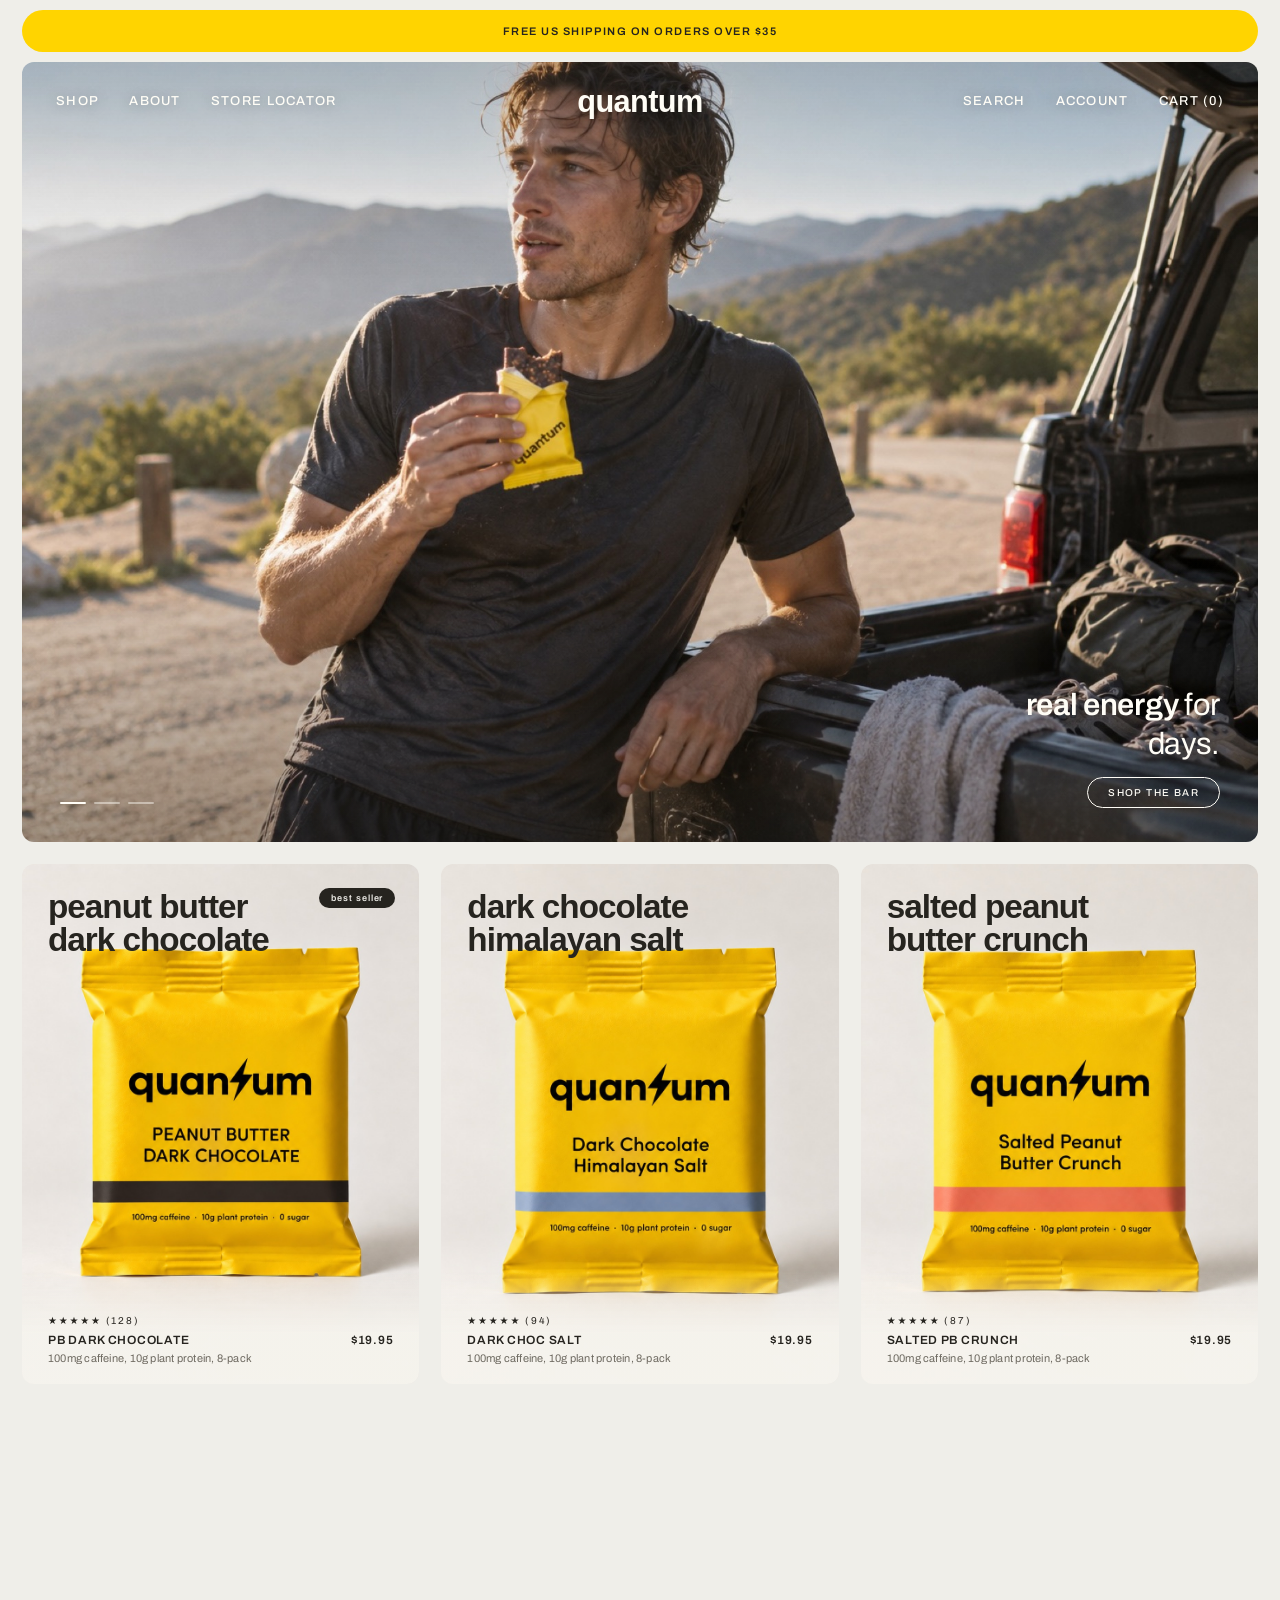
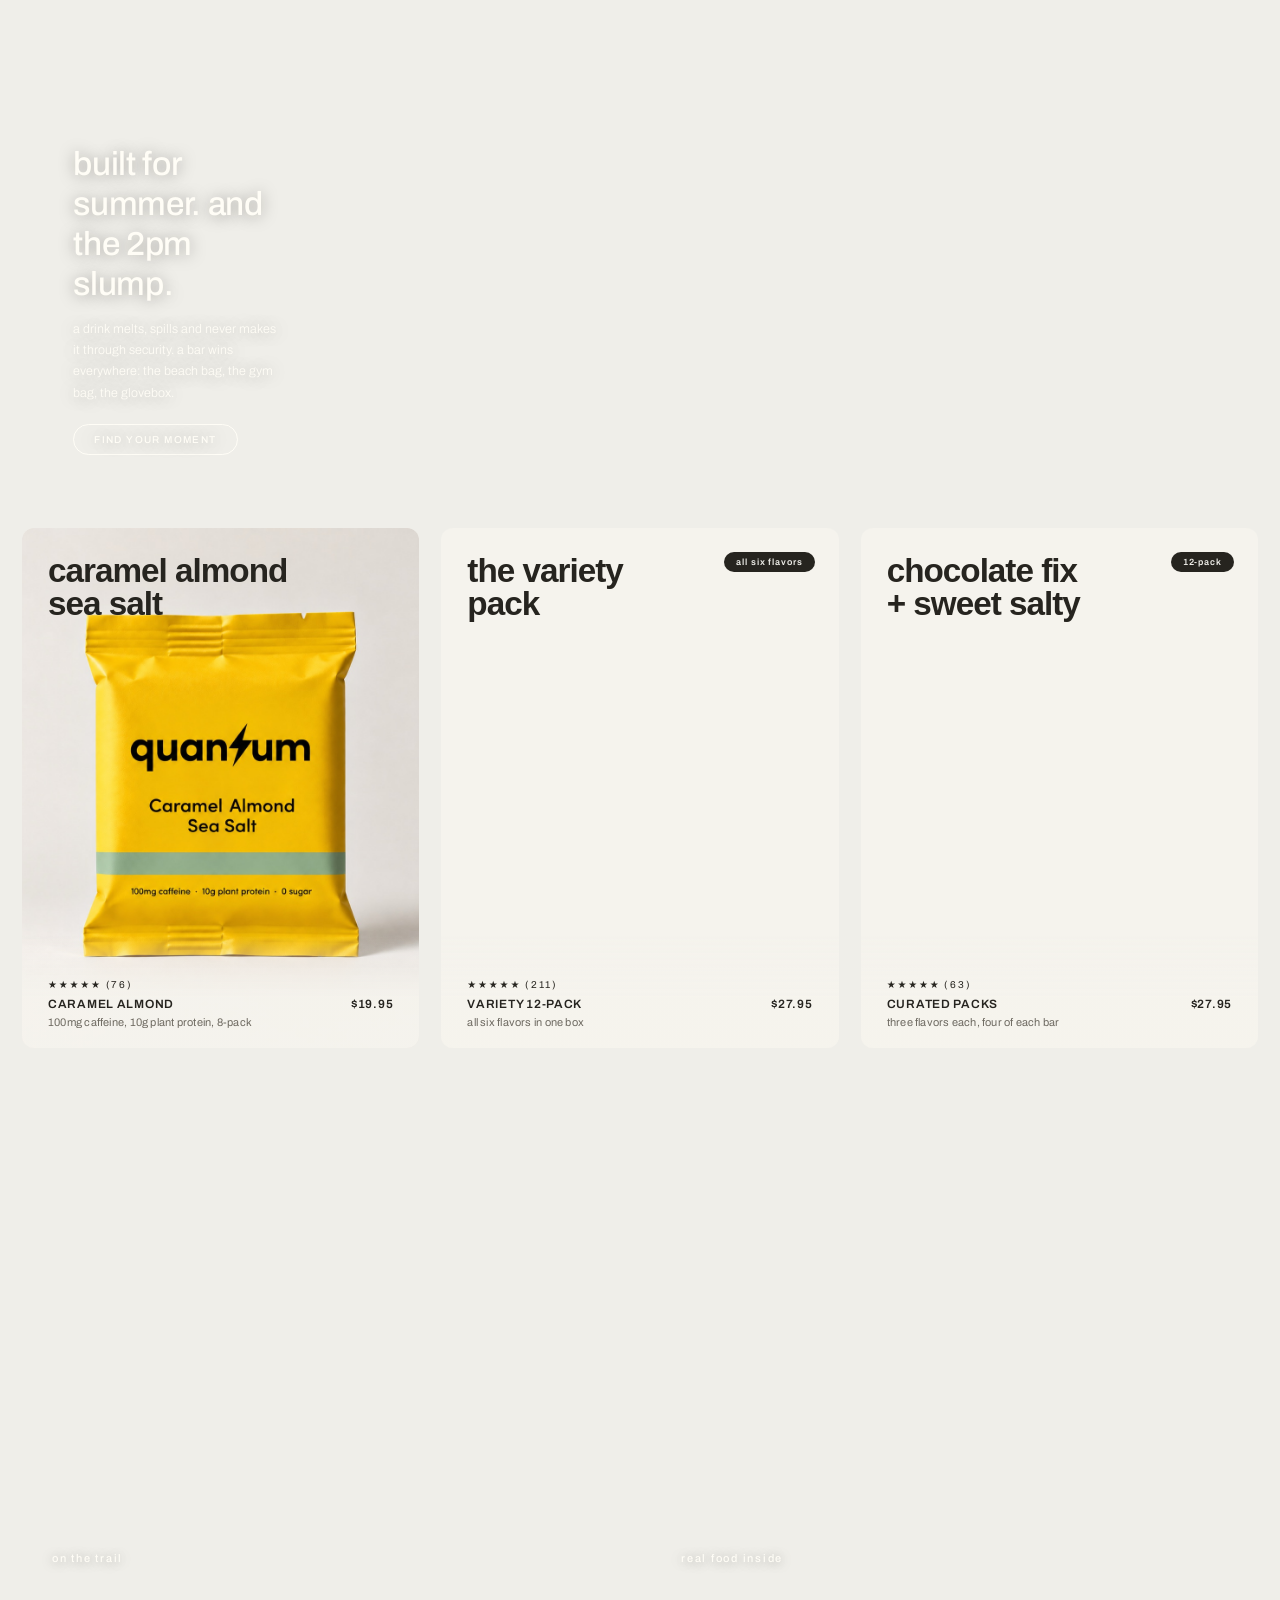
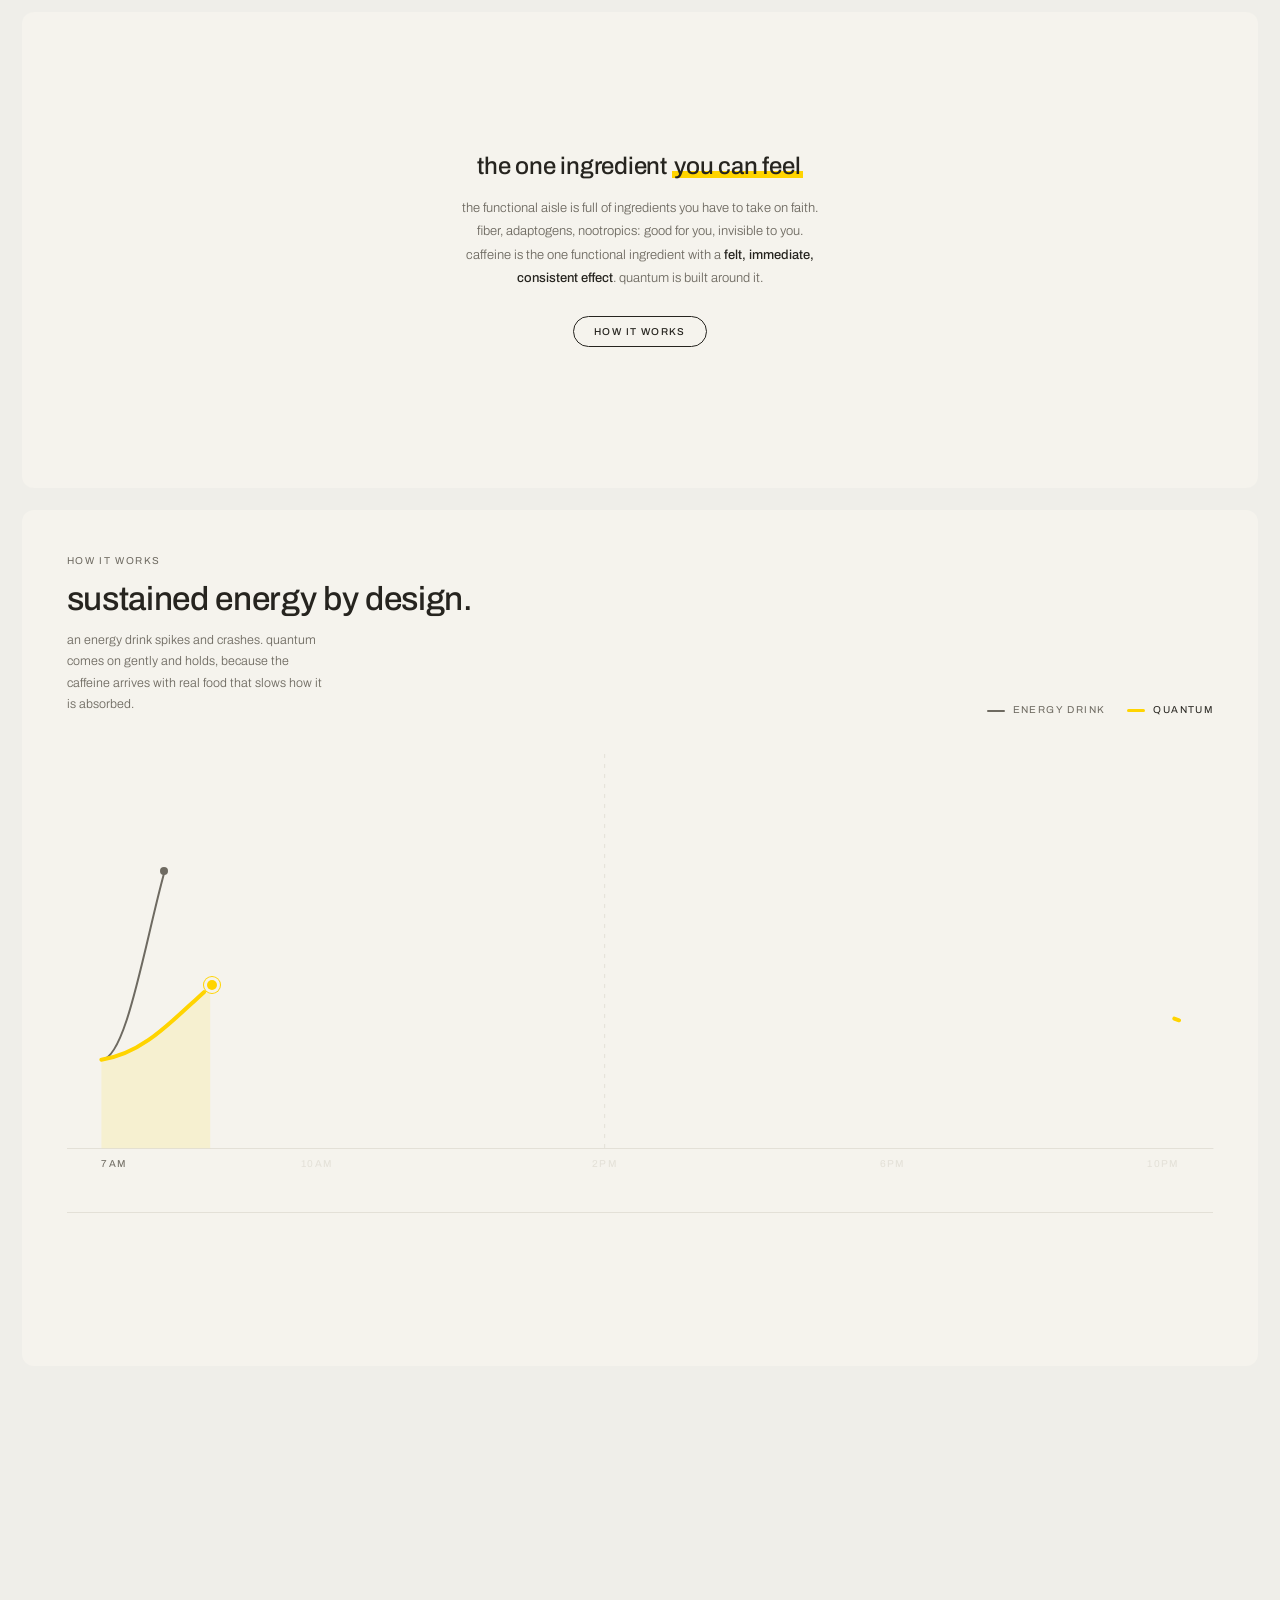
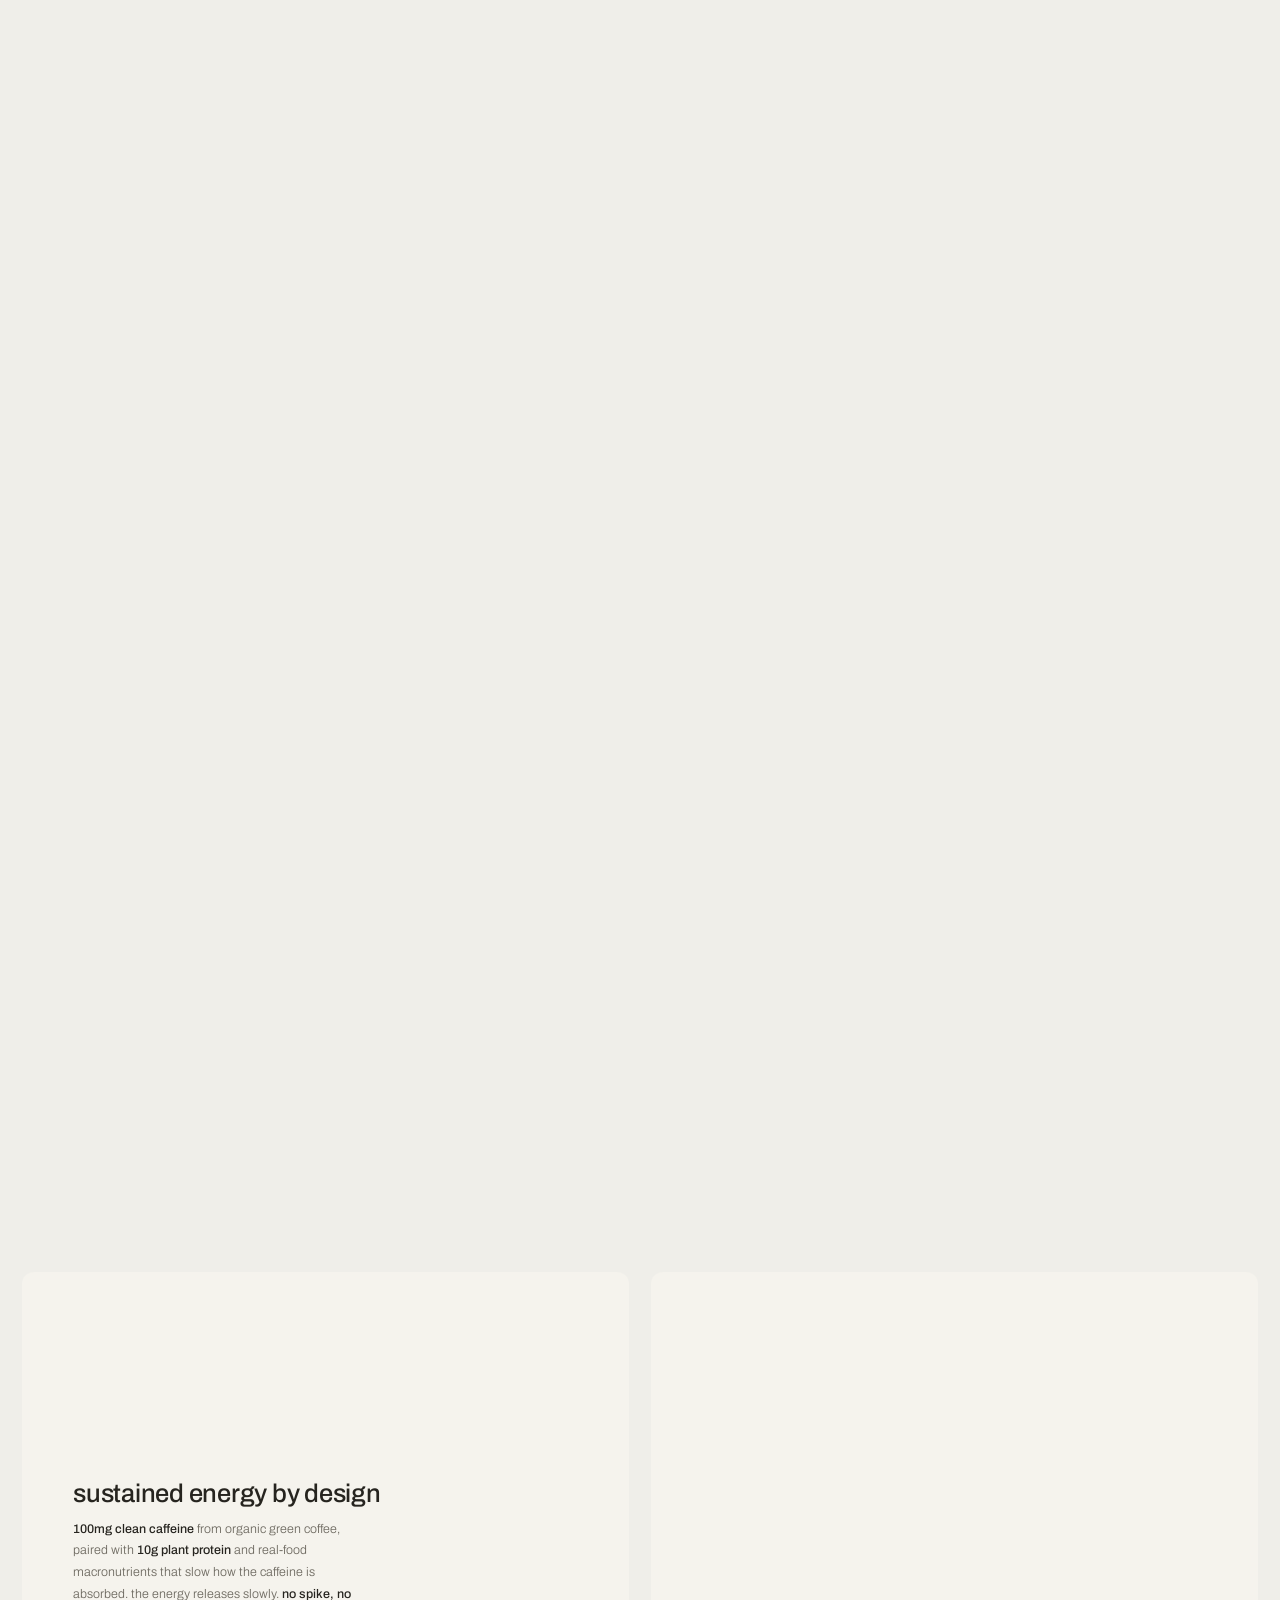
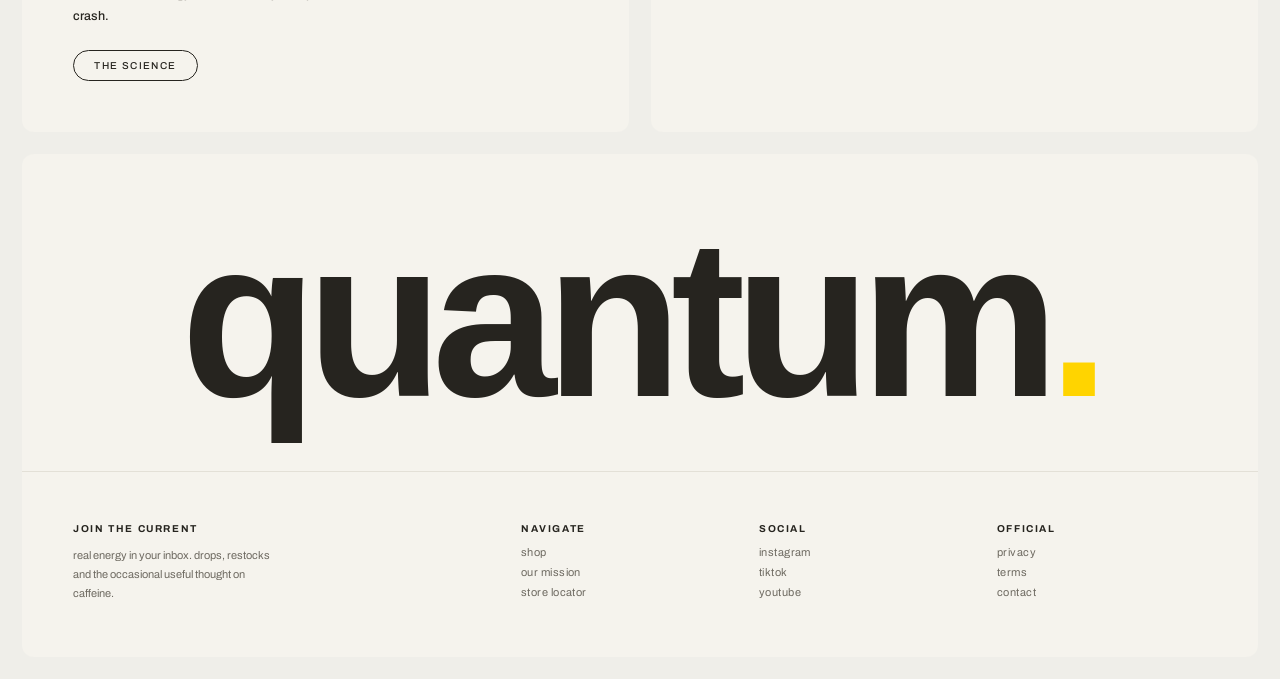
==== commit 2617458e: "Hero becomes a slow crossfade slider of the three lifestyle shots Co-Authored-By: Claude Fable 5.1 <" ====
--- a/index.html
+++ b/index.html
@@ -14,6 +14,12 @@
 <a class="bar" href="#">free us shipping on orders over $35</a>
 
 <section class="hero-card">
+  <div class="hero-slides">
+    <img class="on" src="images/life-tailgate.jpg" alt="after a trail run, a quantum bar at the tailgate">
+    <img src="images/life-bench.jpg" alt="two friends sharing a quantum bar on a park bench">
+    <img src="images/life-doorway.jpg" alt="a quantum bar in the kitchen doorway, garden behind">
+  </div>
+  <div class="hero-dots" aria-label="hero images"><button class="on" aria-label="image 1"></button><button aria-label="image 2"></button><button aria-label="image 3"></button></div>
   <nav class="site-nav">
     <div class="links left"><a href="product.html">shop</a><a href="#">about</a><a href="#">store locator</a></div>
     <div class="wordmark">quantum</div>
--- a/styles.css
+++ b/styles.css
@@ -38,19 +38,33 @@
   /* hero card with overlaid nav */
   .hero-card{
     position:relative;border-radius:var(--radius);overflow:hidden;
-    min-height:min(88svh,780px);
-    background:var(--card) url('https://images.portal.soot.com/generated/8382b0a5-110a-4354-98a3-7f238e8f13b6/ed1118ae-49db-4fd1-aa88-44d88d08200a-1784192185658.jpg') center/cover no-repeat;
-  }
+    min-height:min(88svh,780px);background:var(--card);
+  }
+  .hero-slides{position:absolute;inset:0;z-index:0}
+  .hero-slides img{
+    position:absolute;inset:0;width:100%;height:100%;object-fit:cover;object-position:center 40%;
+    opacity:0;transform:scale(1.04);
+    transition:opacity 1.1s ease,transform 6.5s linear;
+  }
+  .hero-slides img.on{opacity:1;transform:scale(1)}
+  .hero-card::before{
+    content:"";position:absolute;inset:0;z-index:1;pointer-events:none;
+    background:linear-gradient(rgba(20,18,12,.22),transparent 28%),linear-gradient(transparent 62%,rgba(20,18,12,.34));
+  }
+  .hero-dots{position:absolute;left:38px;bottom:38px;z-index:3;display:flex;gap:8px}
+  .hero-dots button{width:26px;height:2px;border:0;padding:0;cursor:pointer;background:rgba(255,253,246,.45);border-radius:2px;transition:background .3s ease}
+  .hero-dots button.on{background:#FFFDF6}
+  @media(prefers-reduced-motion:reduce){.hero-slides img{transition:none;transform:none}}
   .site-nav{
     position:absolute;inset:0 0 auto 0;z-index:60;
     display:flex;align-items:center;justify-content:space-between;
     padding:22px 34px;
-    color:var(--ink);
+    color:#FFFDF6;text-shadow:0 1px 14px rgba(20,18,12,.25);
     transition:transform .5s cubic-bezier(.4,0,.2,1),background .3s ease,color .3s ease;
   }
   .site-nav.fixed{
     position:fixed;top:0;left:0;right:0;
-    background:var(--page);color:var(--ink);
+    background:var(--page);color:var(--ink);text-shadow:none;
     padding:16px 34px;
     transform:translateY(0);
   }
@@ -69,6 +83,8 @@
     font-size:clamp(22px,2.4vw,32px);letter-spacing:-.02em;text-transform:lowercase;
   }
   @media(max-width:759px){
+    .hero-dots{left:22px;bottom:22px}
+    .hero-caption{right:22px;bottom:22px}
     .site-nav{padding:18px 20px}
     .site-nav.fixed{padding:14px 20px}
     .site-nav .links.left{display:none}
@@ -77,8 +93,8 @@
   @media(max-width:430px){.site-nav .links.right a:nth-child(2){display:none}}
 
   .hero-caption{
-    position:absolute;right:38px;bottom:34px;text-align:right;max-width:24ch;
-    color:var(--ink);
+    position:absolute;right:38px;bottom:34px;text-align:right;max-width:24ch;z-index:3;
+    color:#FFFDF6;text-shadow:0 1px 16px rgba(20,18,12,.3);
   }
   .hero-caption h1{
     font-weight:400;font-size:clamp(22px,2.4vw,32px);letter-spacing:-.01em;line-height:1.25;
